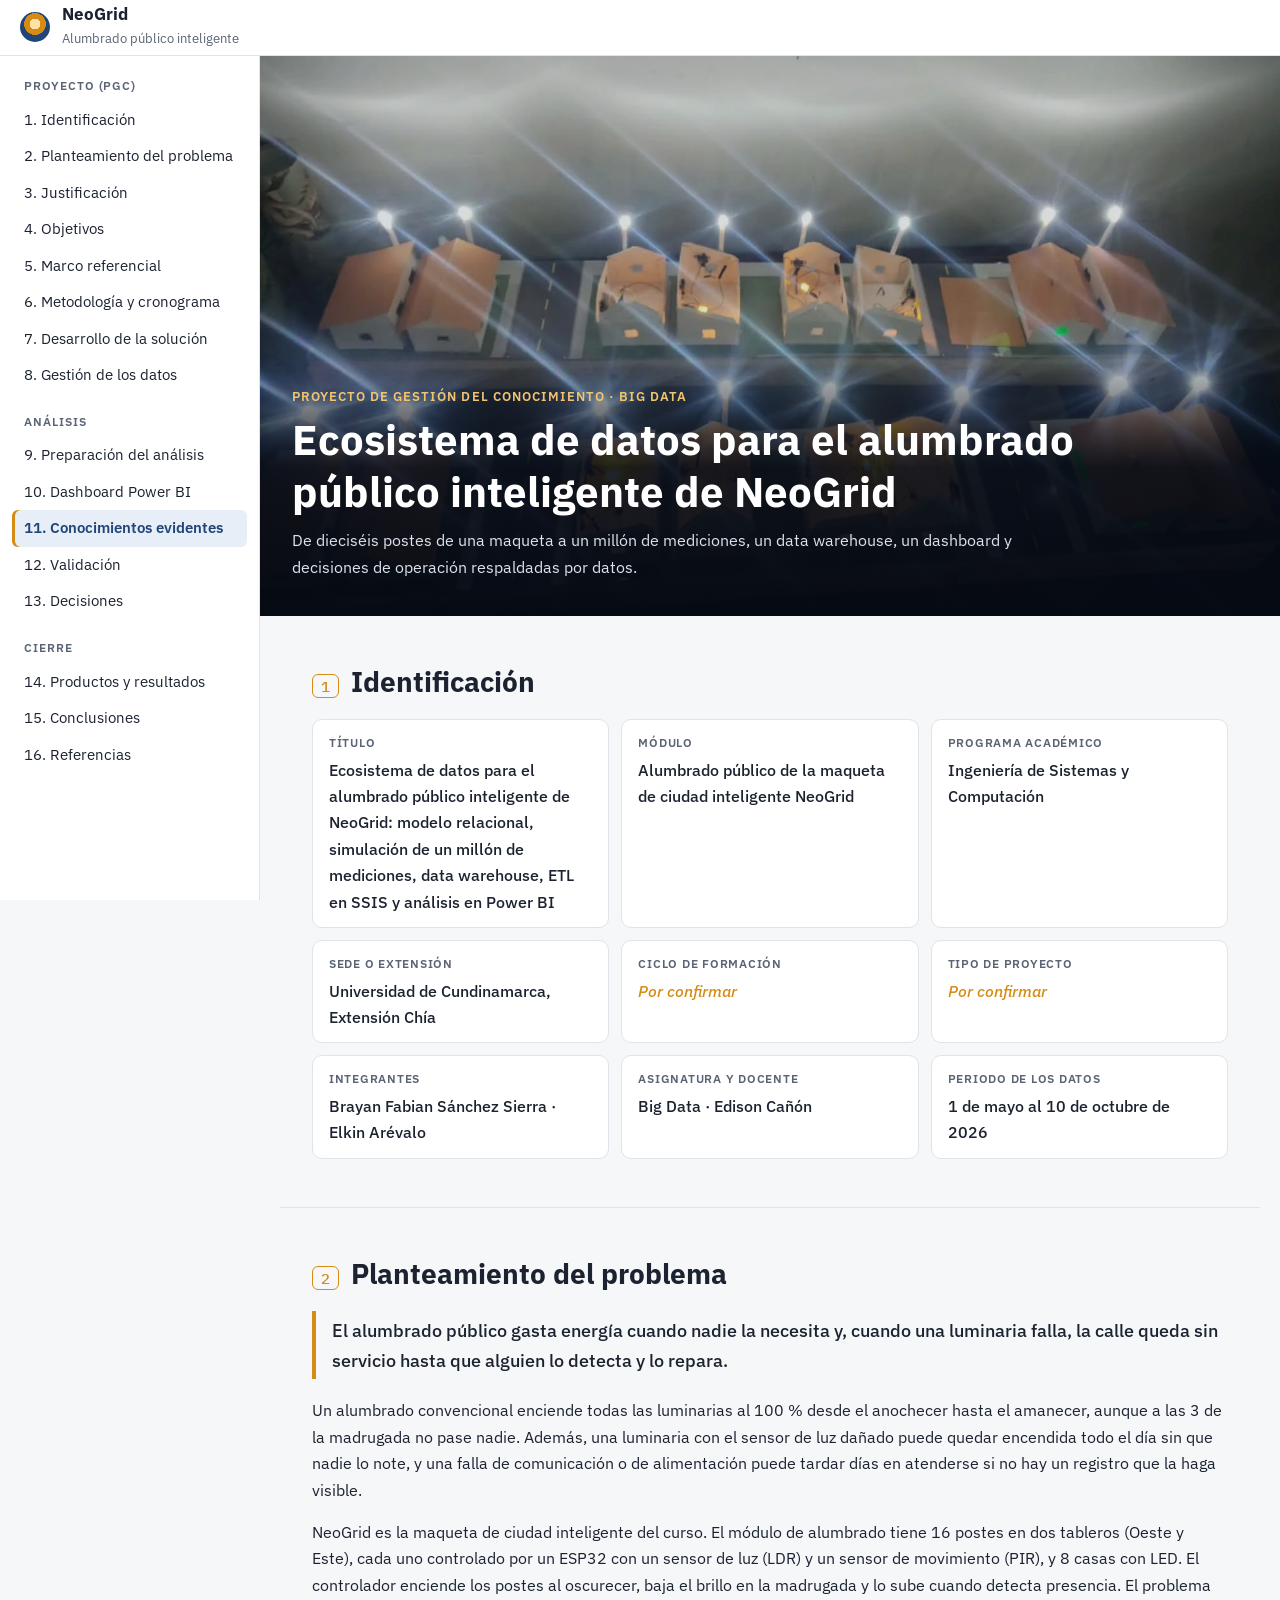
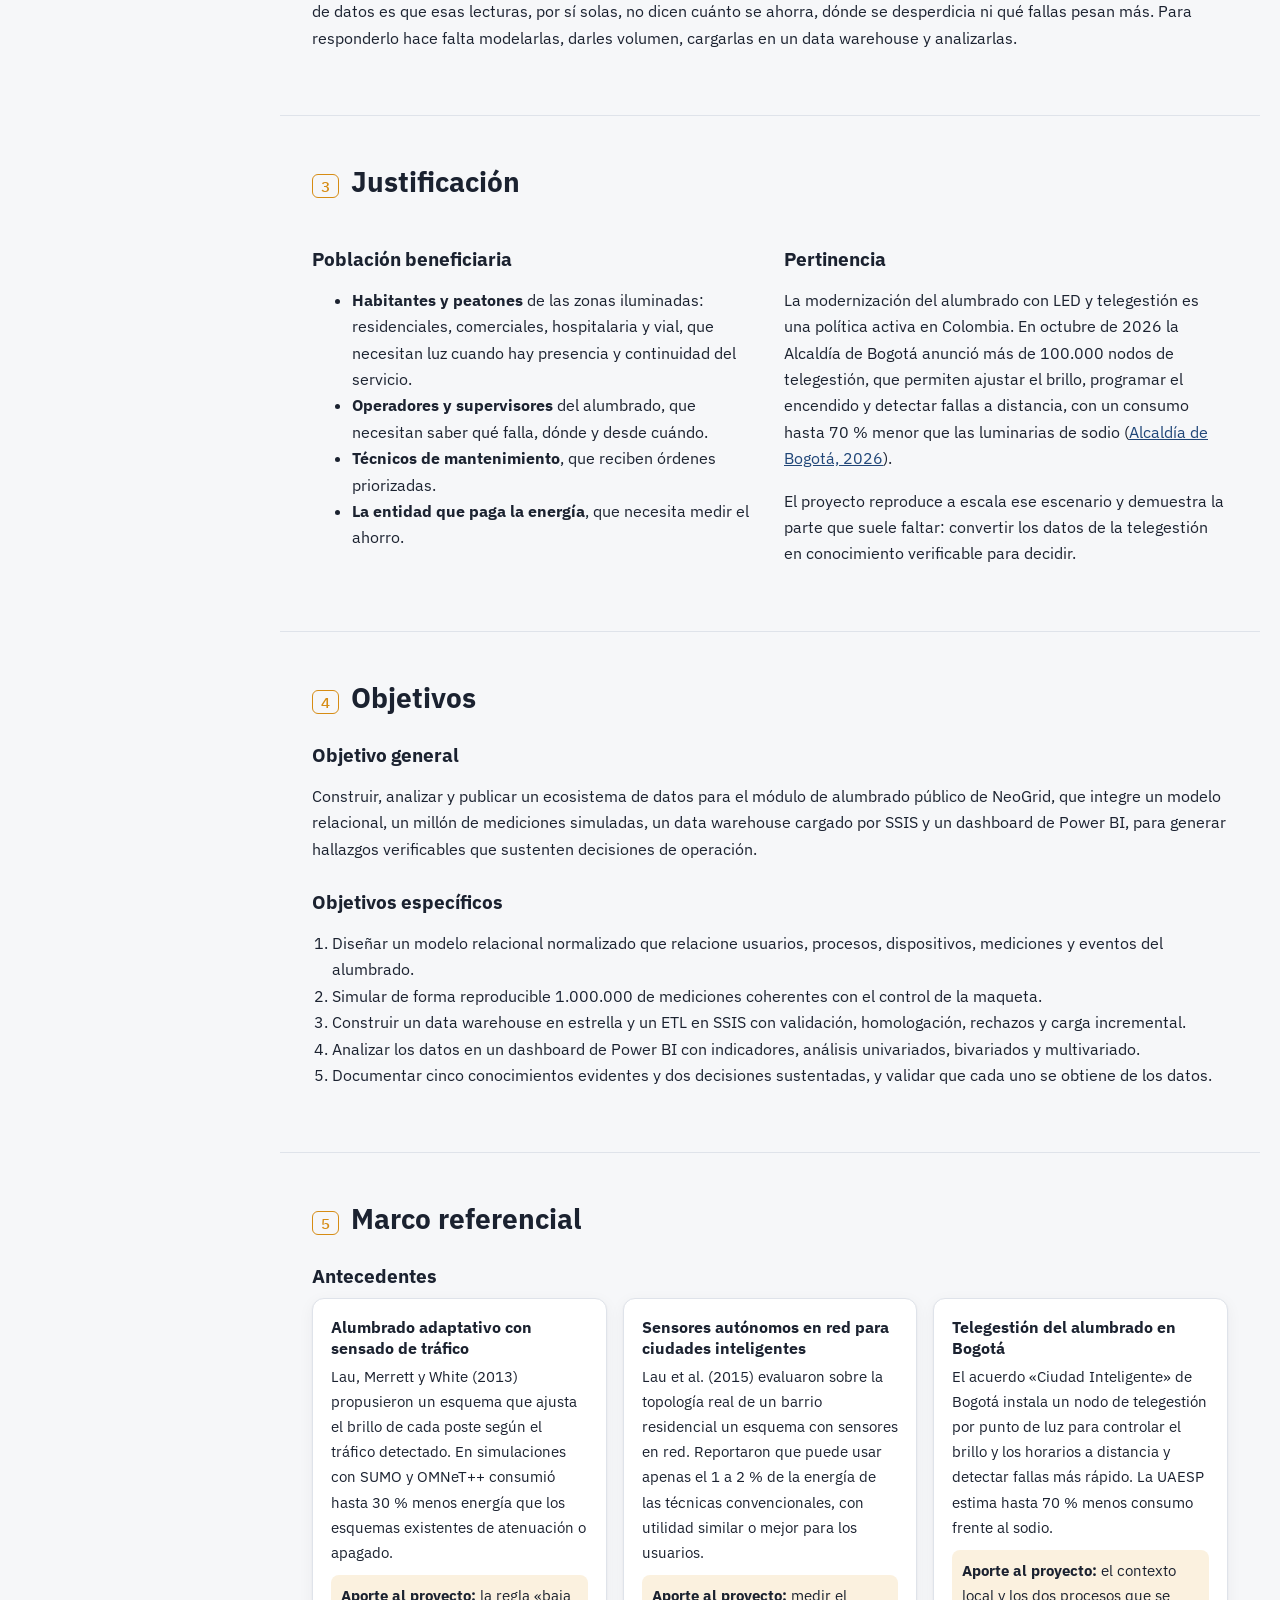
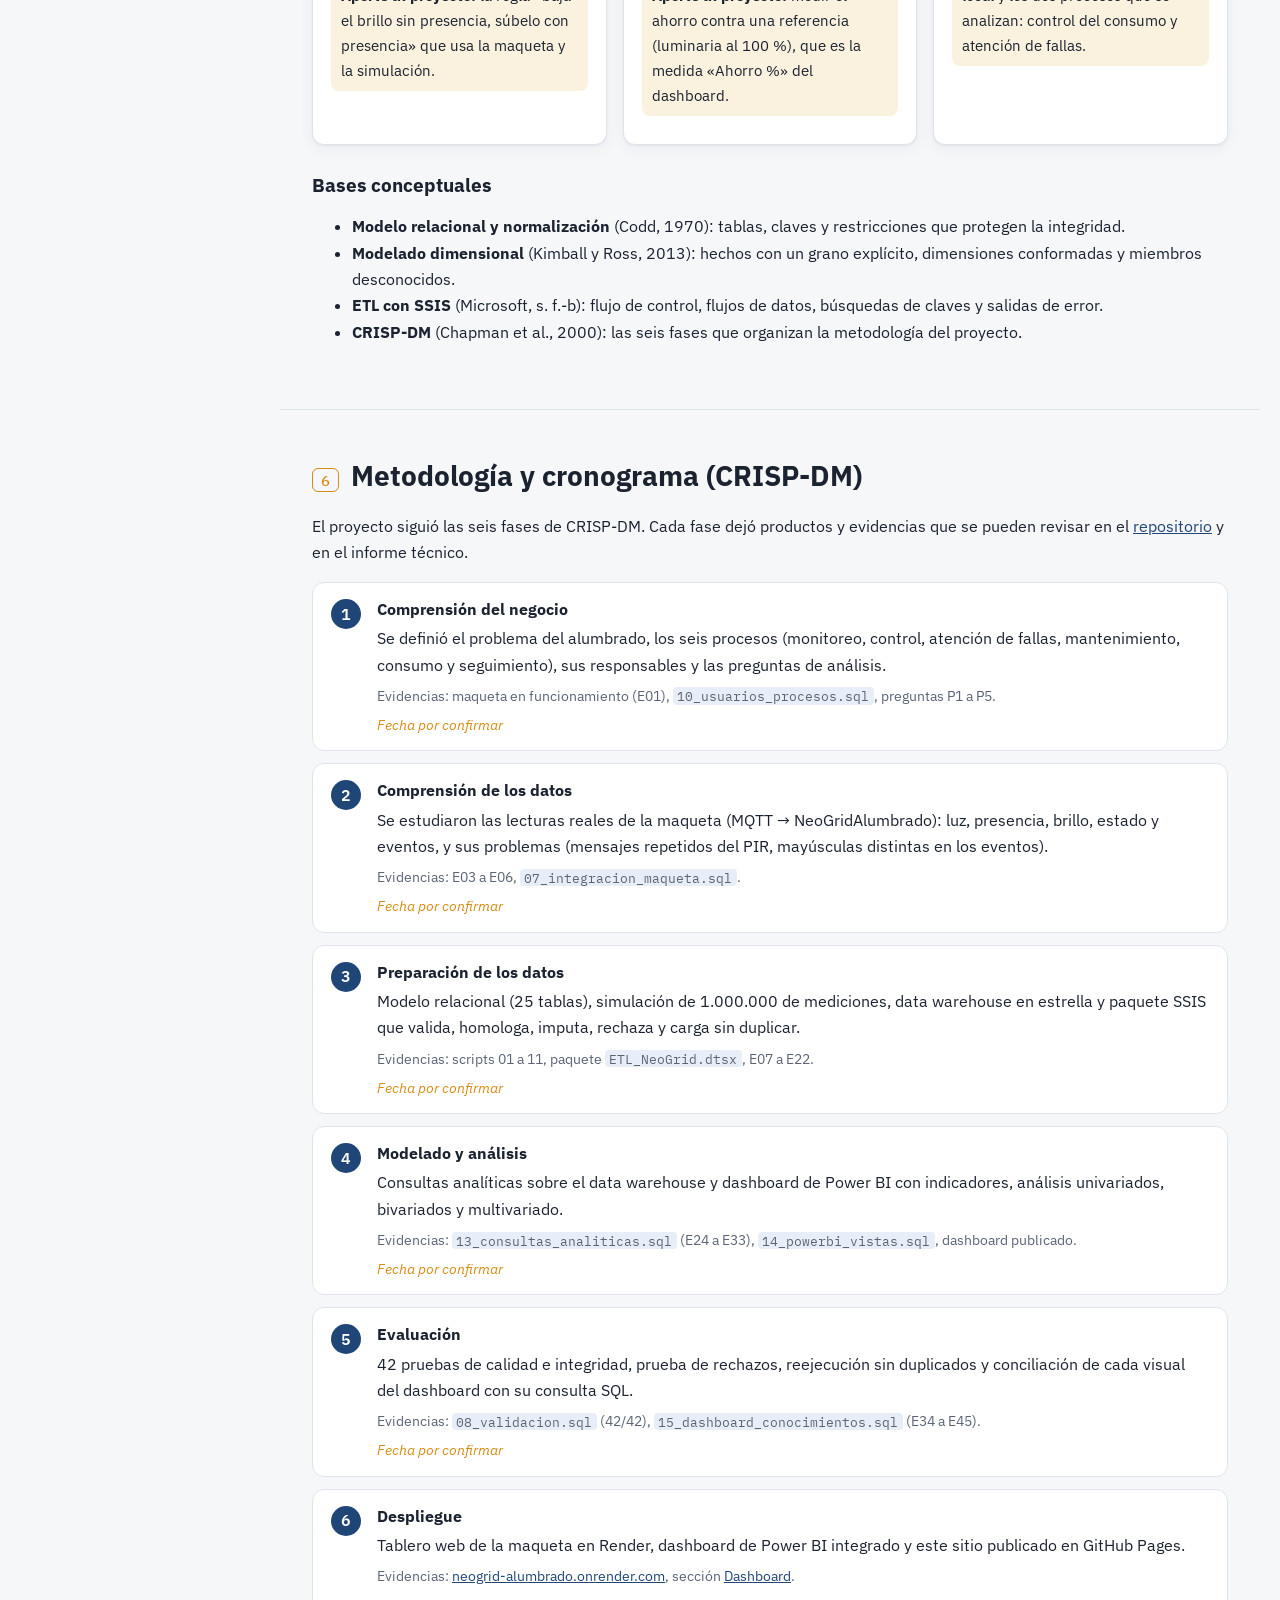
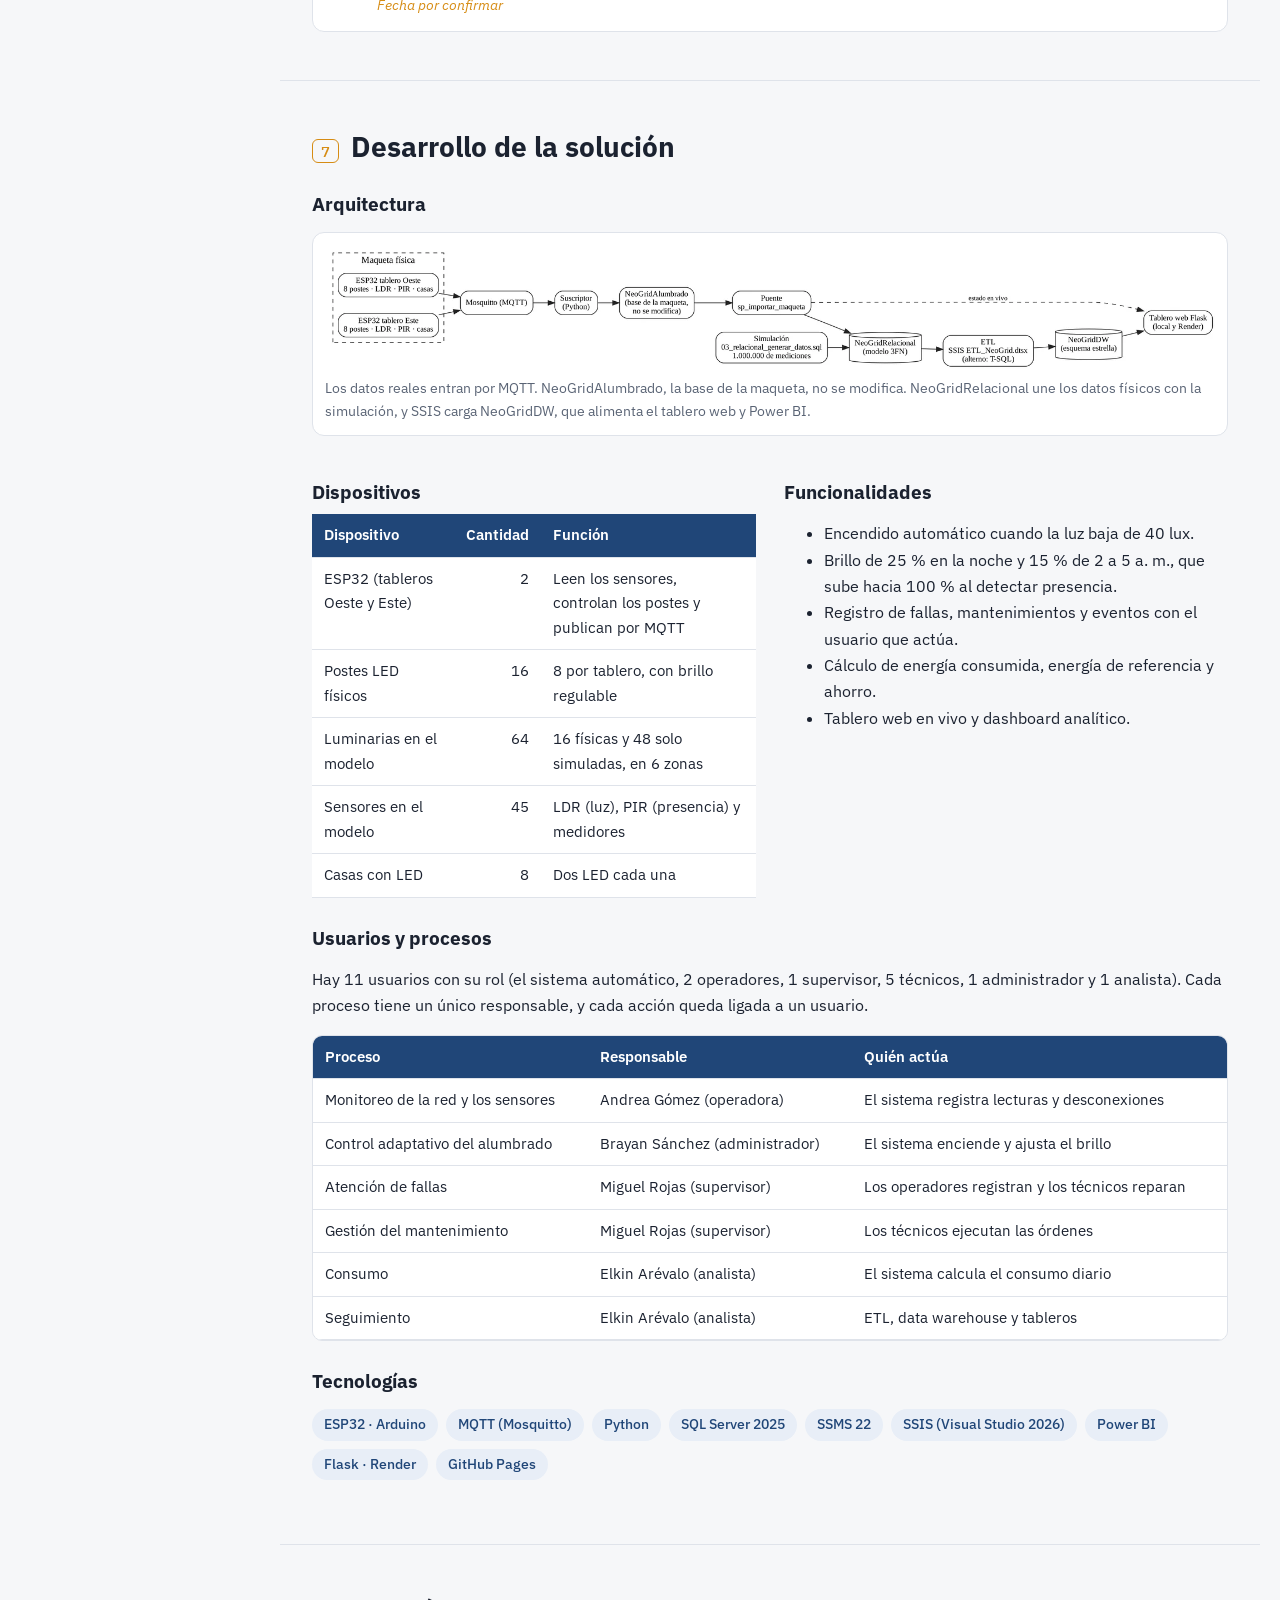
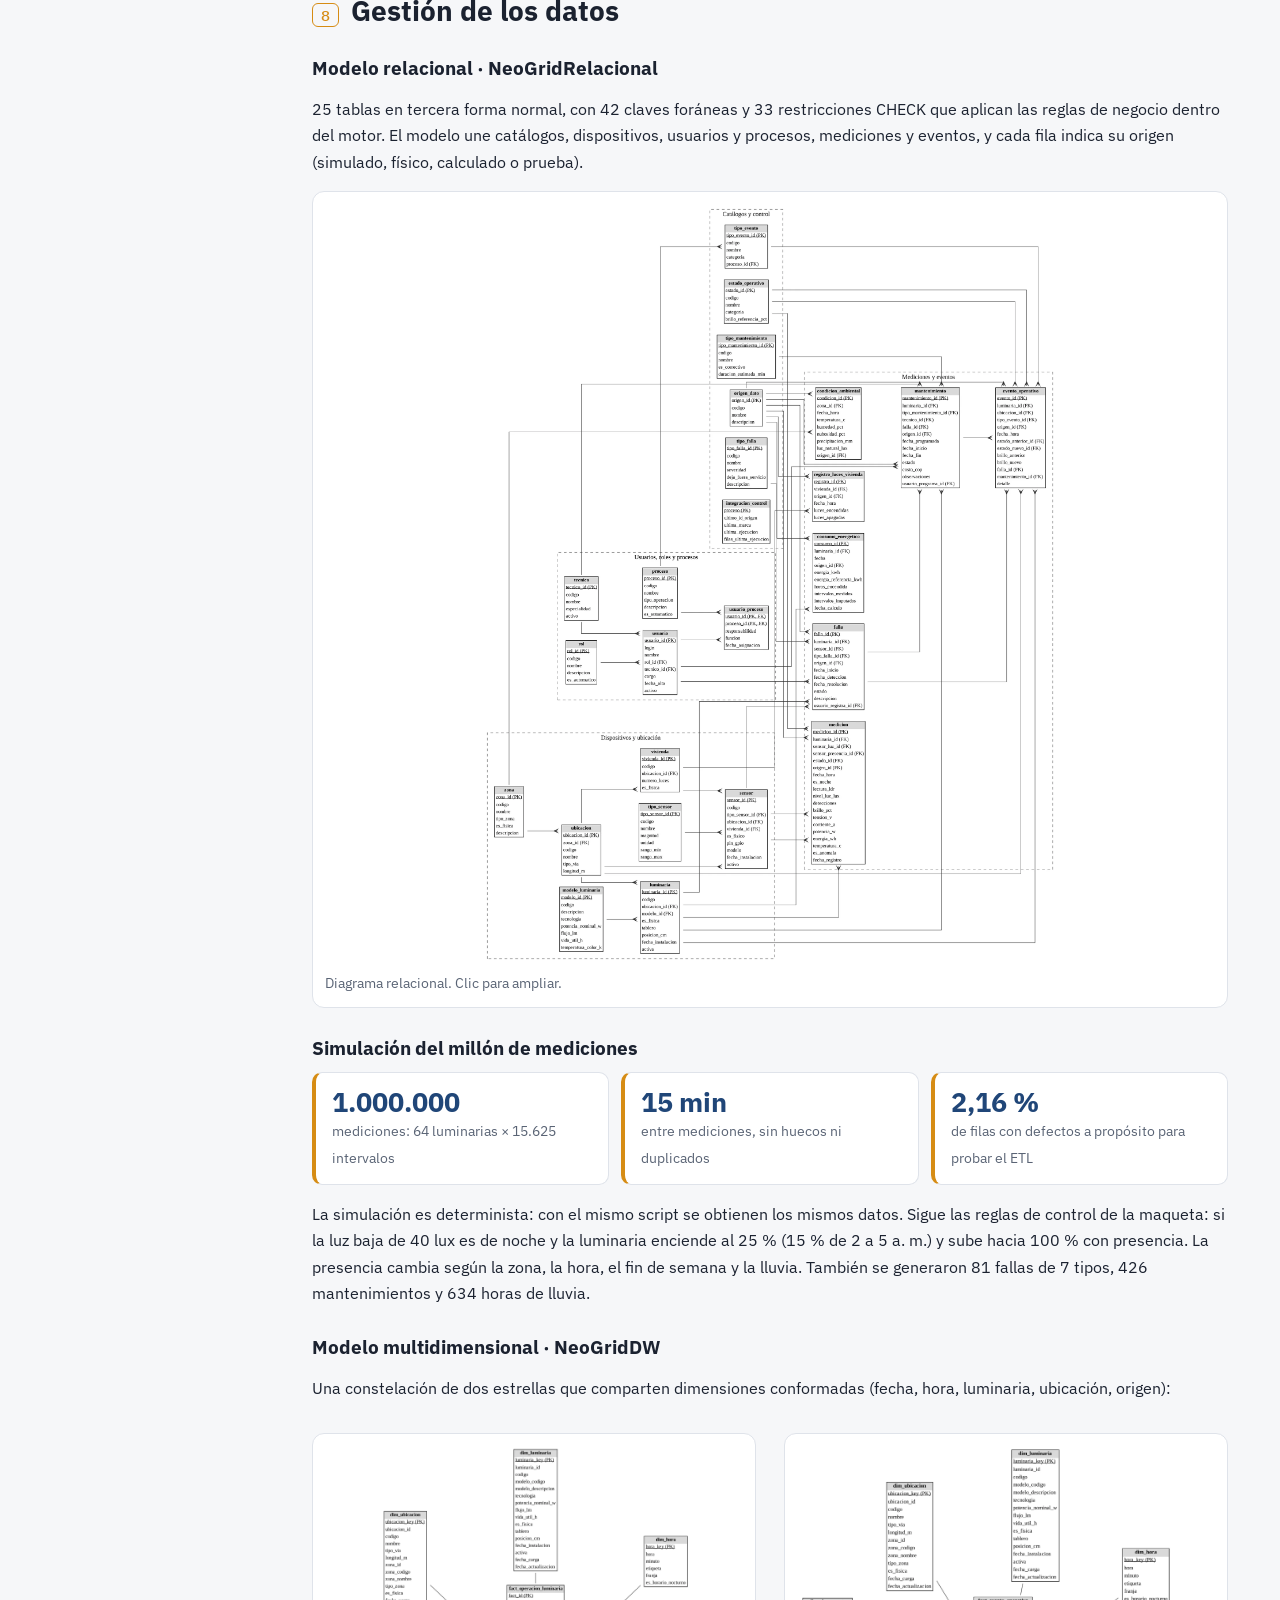
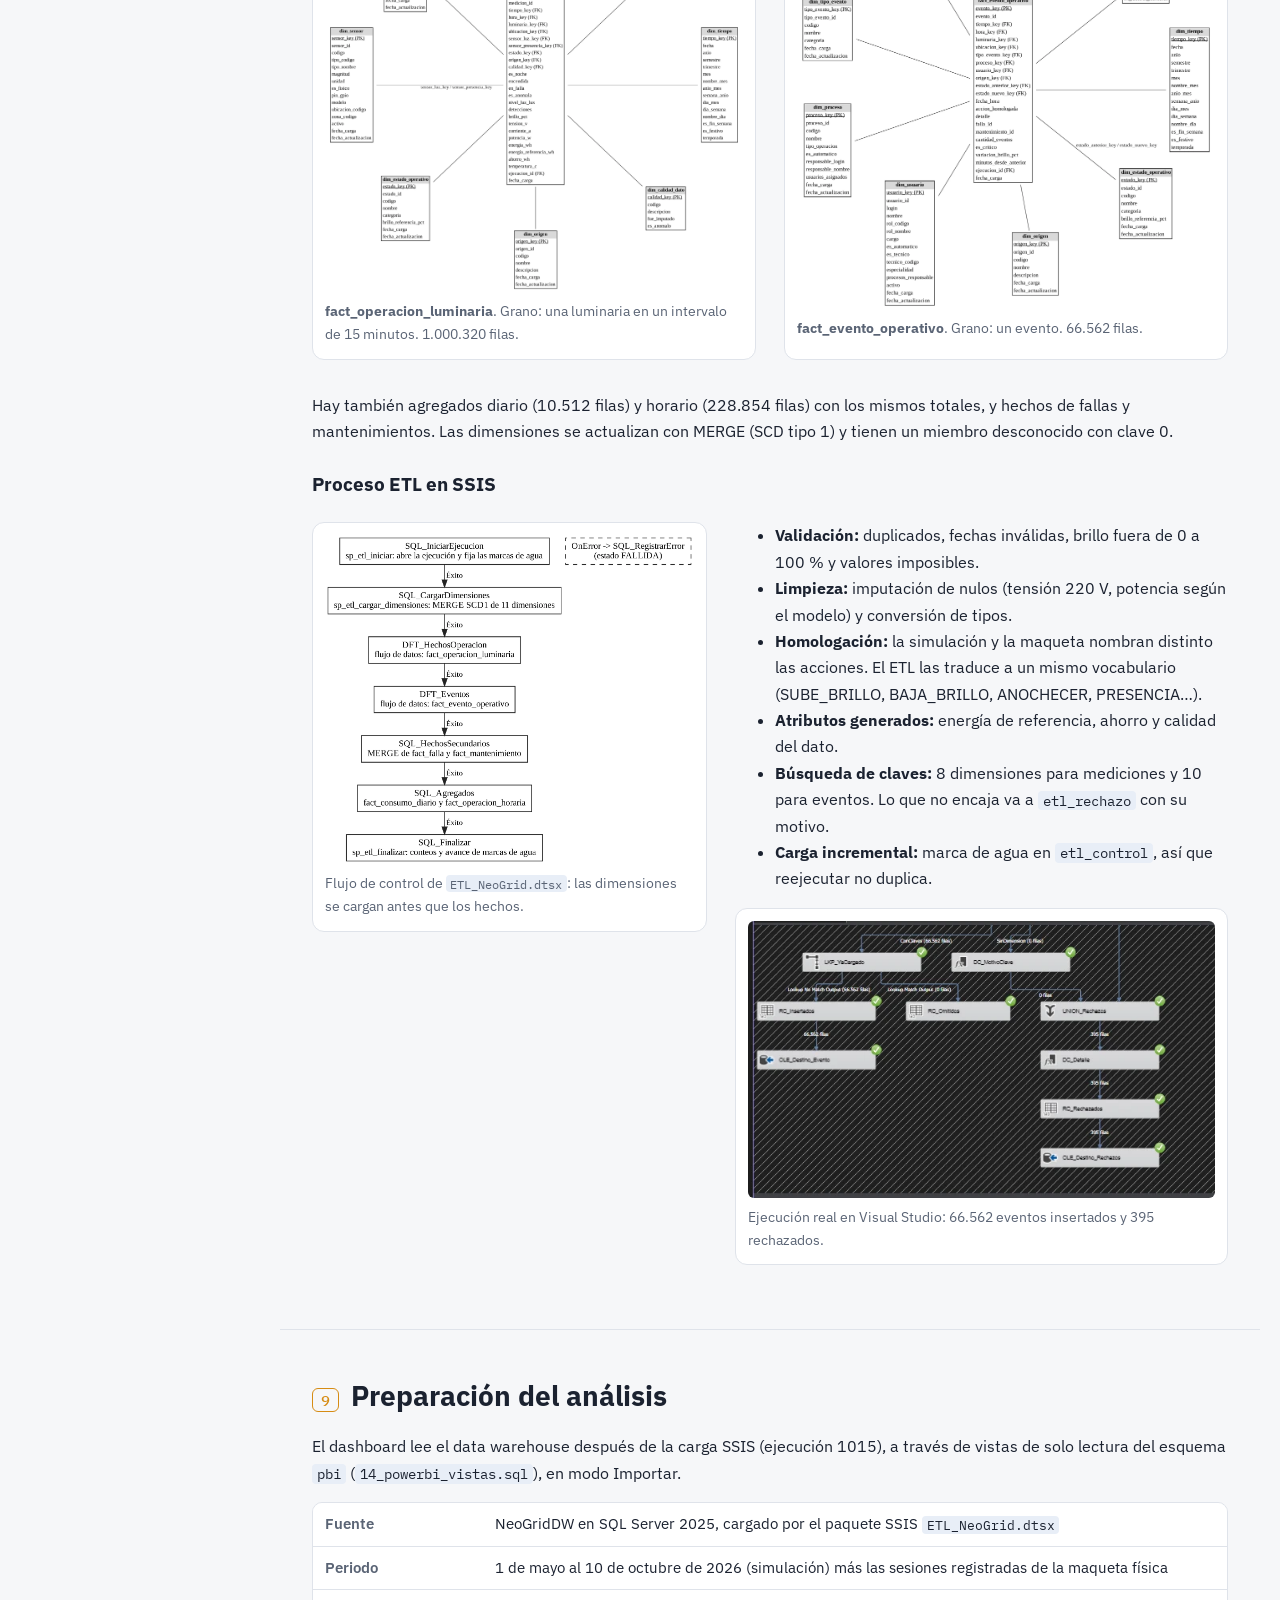
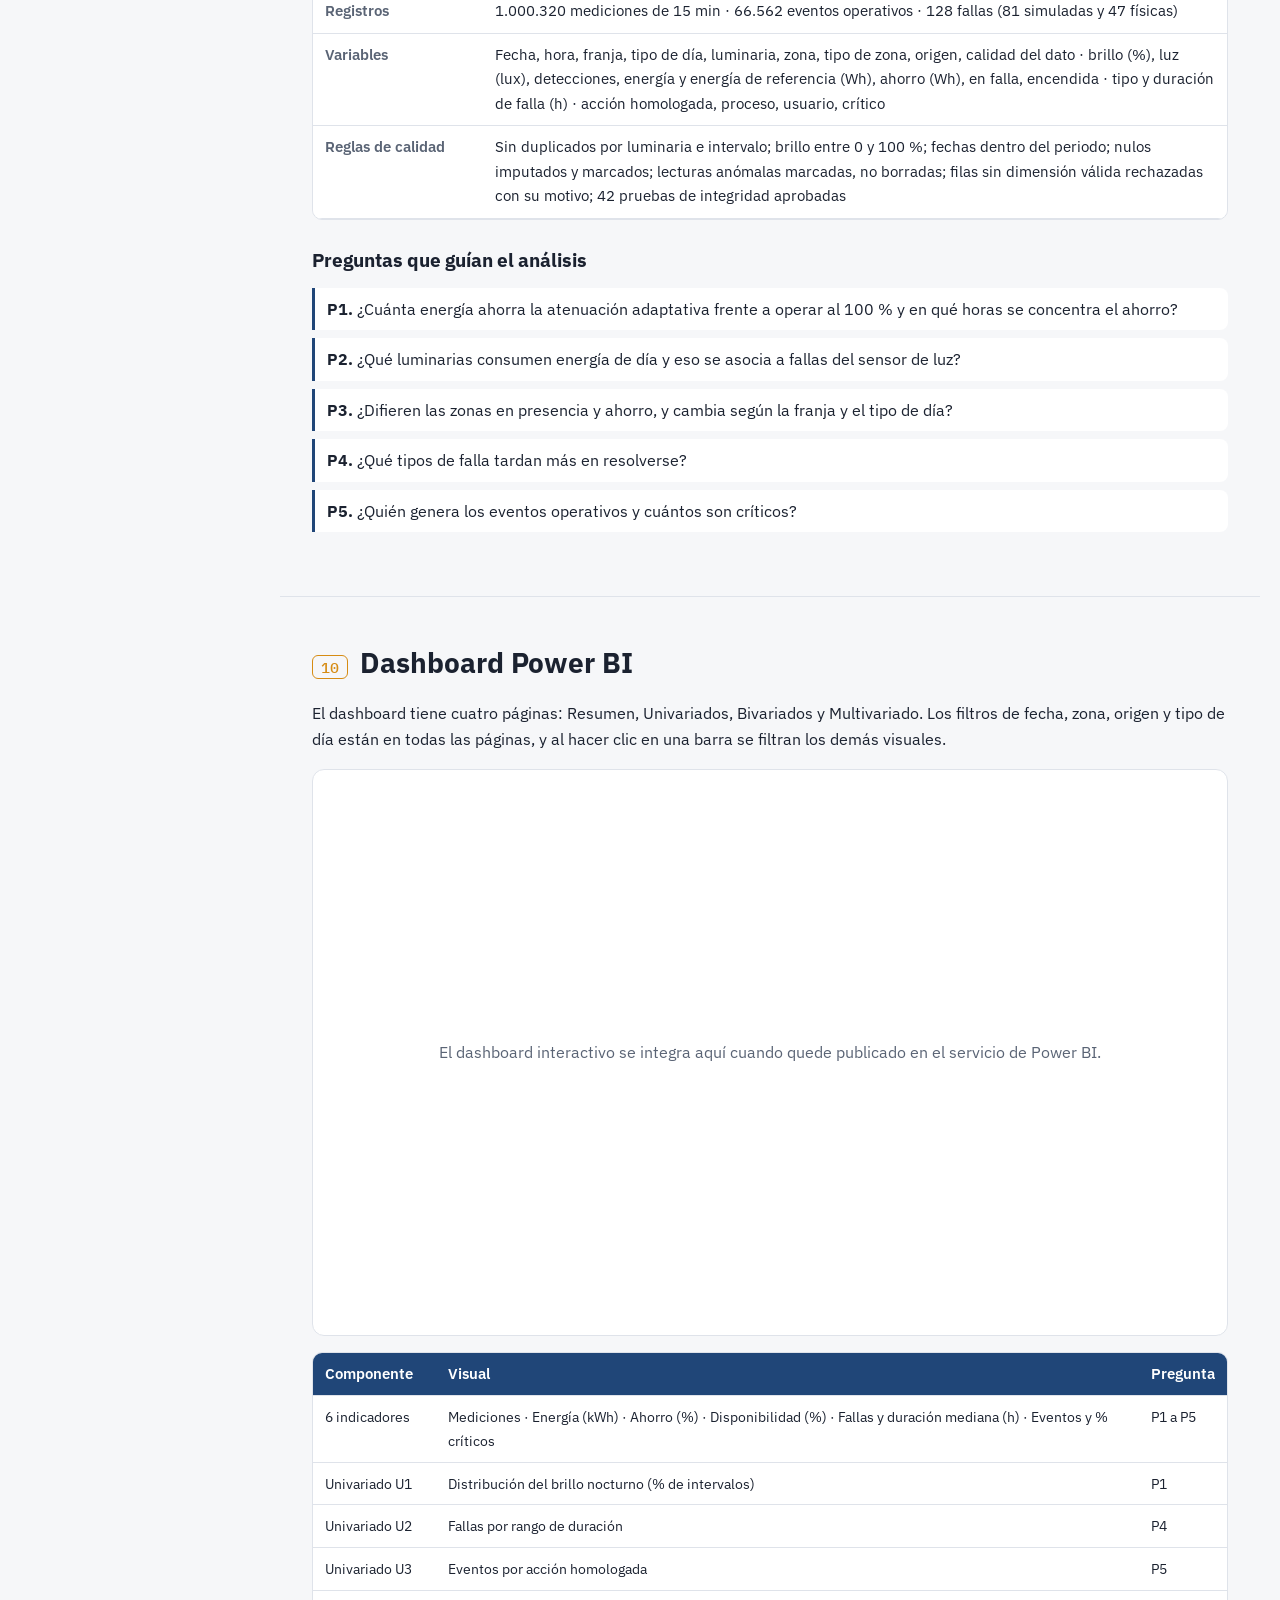
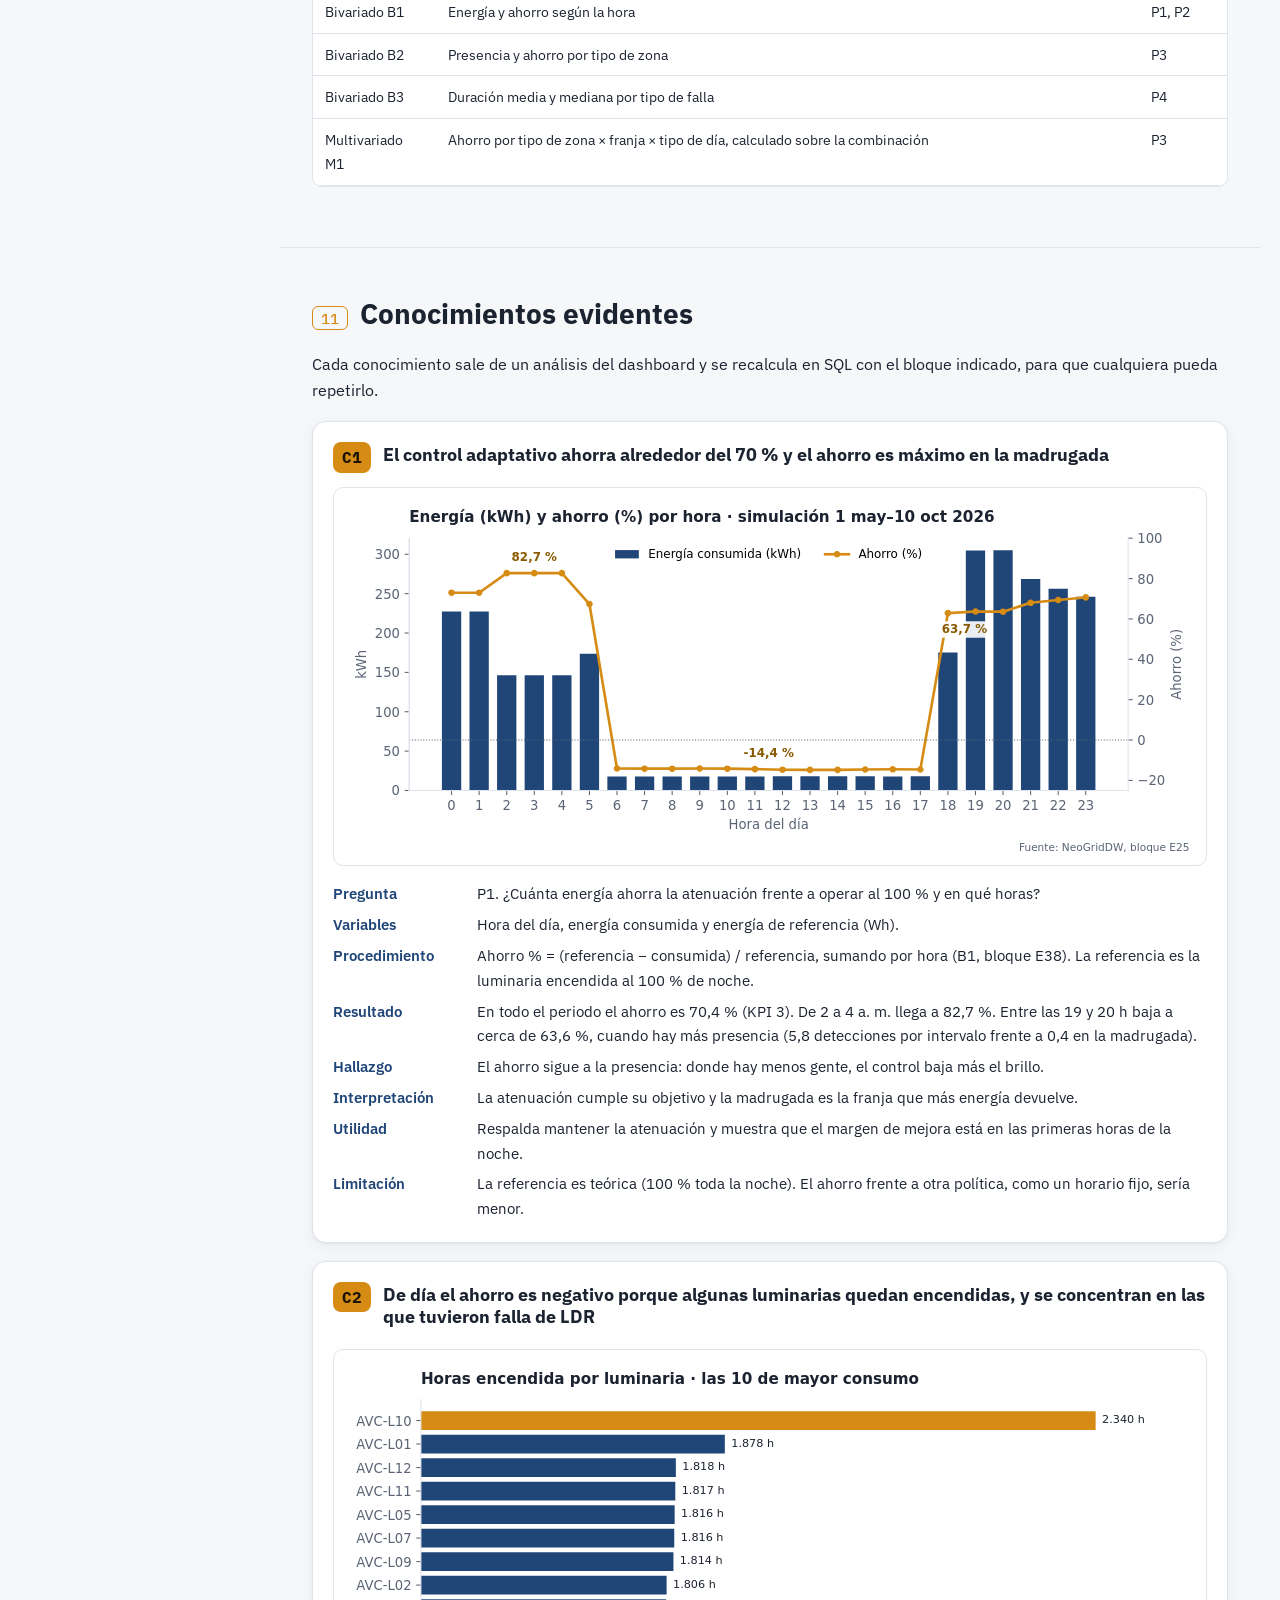
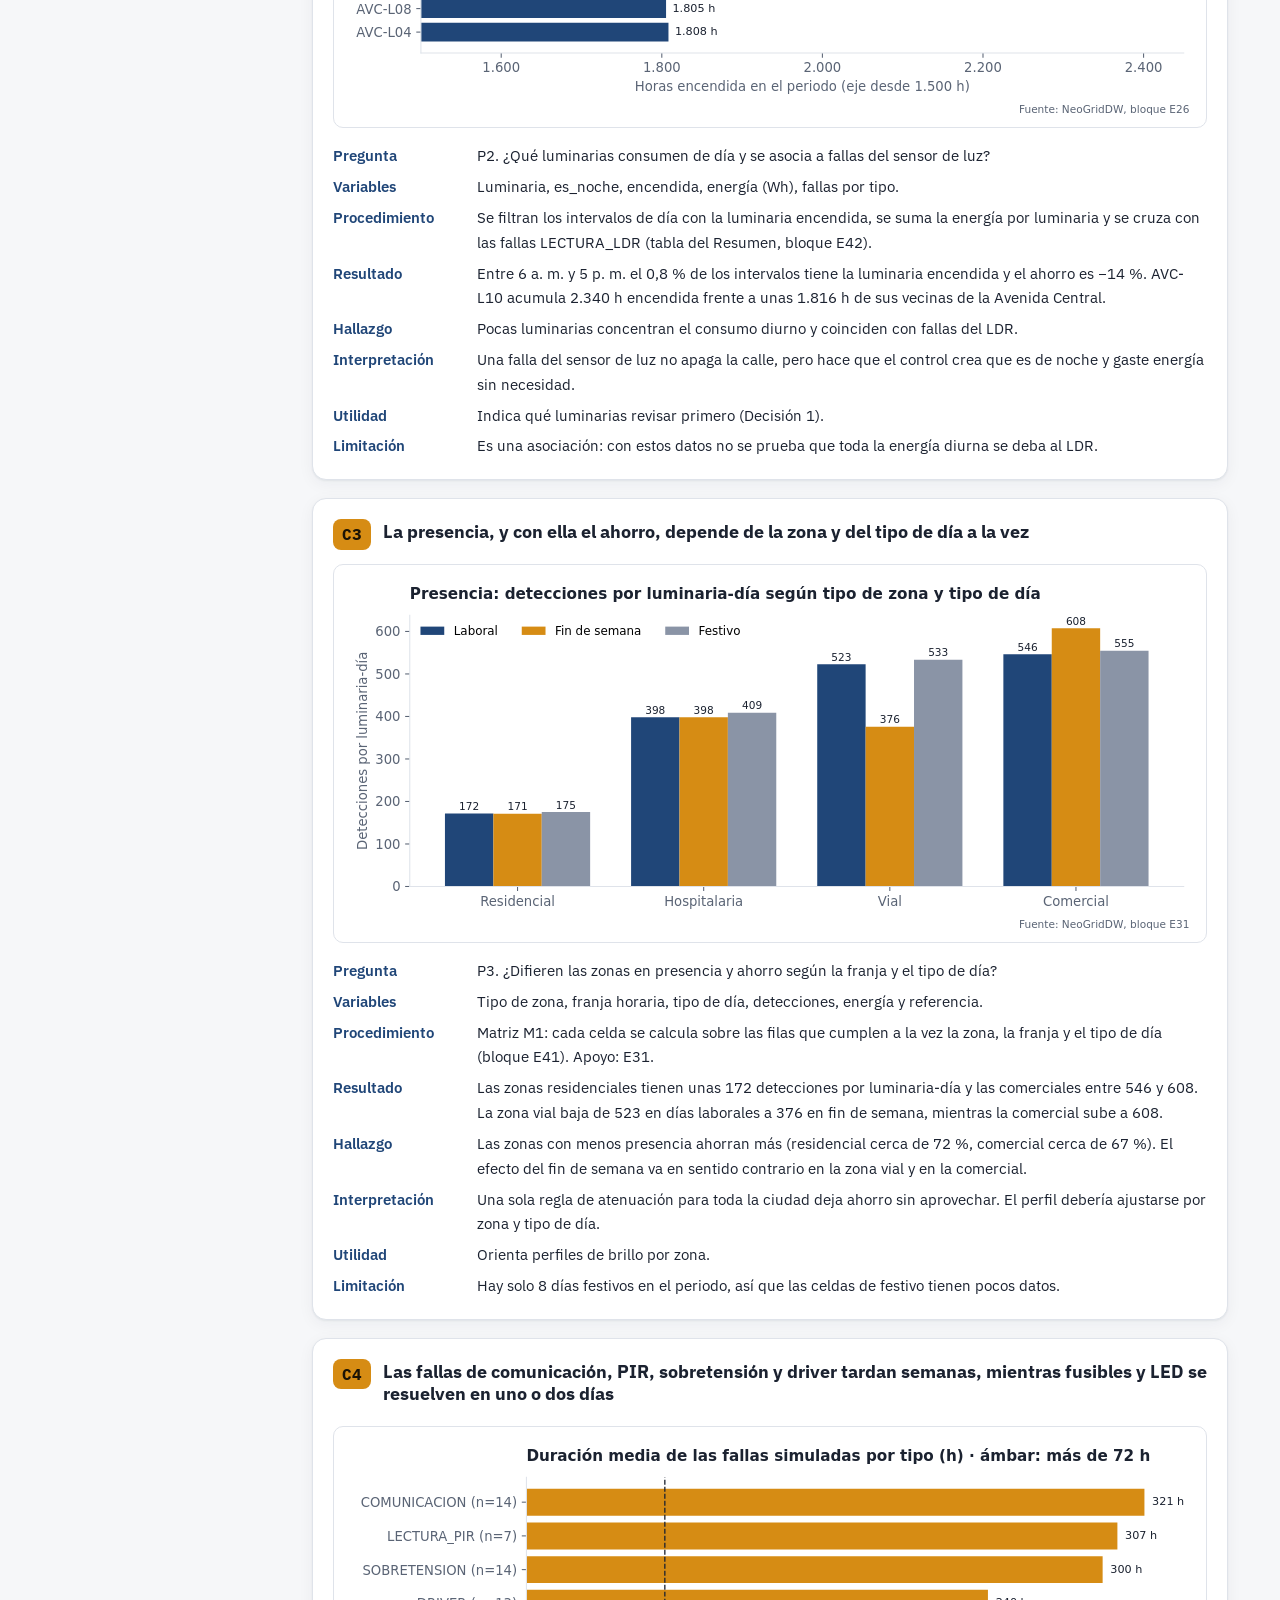
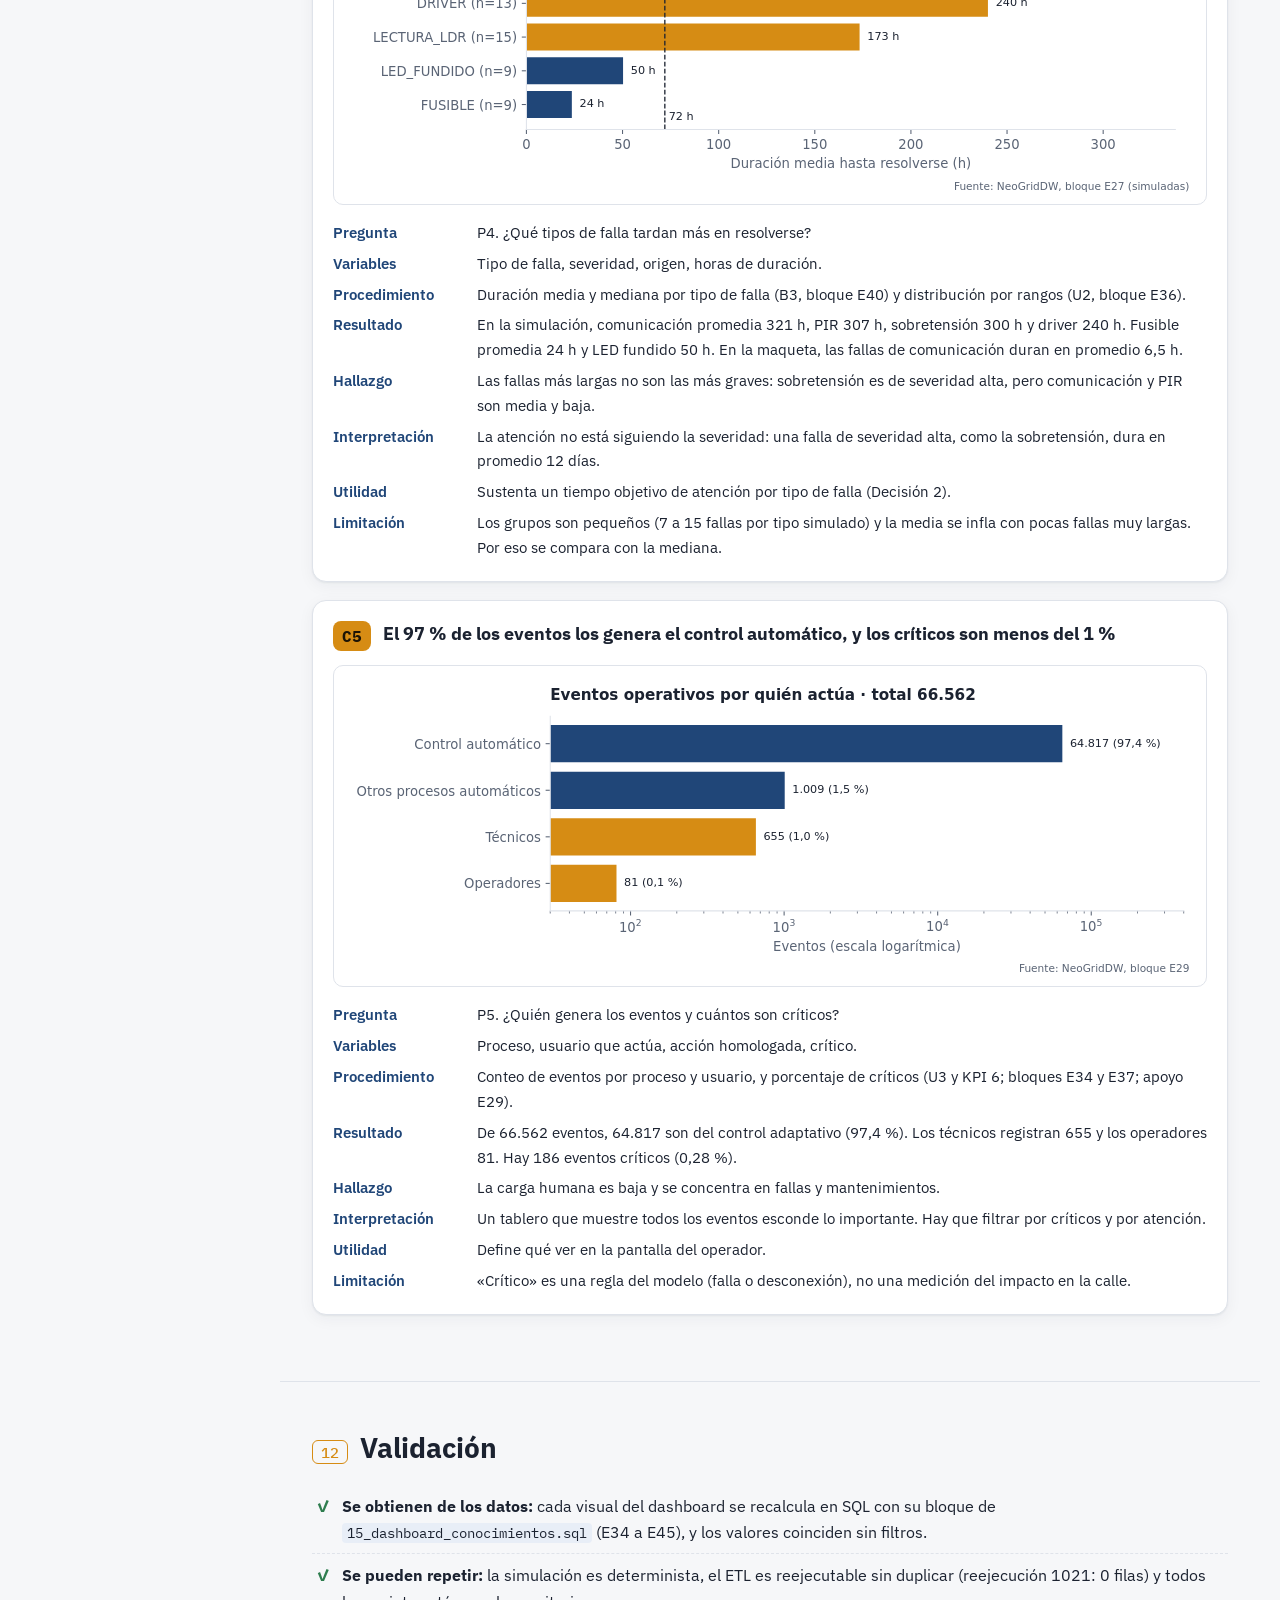
==== docs/index.html @ 1aea7a11 "Sitio PGC en docs/ (GitHub Pages) y scripts 14-15 para Power BI [skip render] Co-Authored-By: Claude" ====
<!doctype html>
<html lang="es">
<head>
<meta charset="utf-8">
<meta name="viewport" content="width=device-width, initial-scale=1">
<title>NeoGrid · Alumbrado público inteligente</title>
<meta name="description" content="Proyecto de Gestión del Conocimiento del módulo de alumbrado público de la maqueta de ciudad inteligente NeoGrid: datos, dashboard de Power BI, conocimientos y decisiones.">
<link rel="preconnect" href="https://fonts.googleapis.com">
<link rel="preconnect" href="https://fonts.gstatic.com" crossorigin>
<link href="https://fonts.googleapis.com/css2?family=IBM+Plex+Sans:wght@400;500;600;700&family=IBM+Plex+Mono:wght@400;500&display=swap" rel="stylesheet">
<link rel="stylesheet" href="estilo.css">
</head>
<body>
<a class="saltar" href="#contenido">Saltar al contenido</a>

<header class="cabecera">
  <div class="cabecera__marca">
    <span class="logo" aria-hidden="true"></span>
    <div>
      <strong>NeoGrid</strong>
      <span>Alumbrado público inteligente</span>
    </div>
  </div>
  <button class="menu-boton" aria-expanded="false" aria-controls="menu">Menú</button>
</header>

<div class="marco">
<nav id="menu" class="menu" aria-label="Secciones del proyecto">
  <p class="menu__grupo">Proyecto (PGC)</p>
  <a href="#identificacion">1. Identificación</a>
  <a href="#problema">2. Planteamiento del problema</a>
  <a href="#justificacion">3. Justificación</a>
  <a href="#objetivos">4. Objetivos</a>
  <a href="#marco">5. Marco referencial</a>
  <a href="#metodologia">6. Metodología y cronograma</a>
  <a href="#solucion">7. Desarrollo de la solución</a>
  <a href="#datos">8. Gestión de los datos</a>
  <p class="menu__grupo">Análisis</p>
  <a href="#preparacion">9. Preparación del análisis</a>
  <a href="#dashboard">10. Dashboard Power BI</a>
  <a href="#conocimientos">11. Conocimientos evidentes</a>
  <a href="#validacion">12. Validación</a>
  <a href="#decisiones">13. Decisiones</a>
  <p class="menu__grupo">Cierre</p>
  <a href="#resultados">14. Productos y resultados</a>
  <a href="#conclusiones">15. Conclusiones</a>
  <a href="#referencias">16. Referencias</a>
</nav>

<main id="contenido">

<!-- ============ PORTADA ============ -->
<section class="portada">
  <img src="img/maqueta.webp" alt="Maqueta NeoGrid de noche: postes encendidos en dos tableros y ocho casas sin techo con sus LED" width="1600" height="975">
  <div class="portada__texto">
    <p class="etiqueta">Proyecto de Gestión del Conocimiento · Big Data</p>
    <h1>Ecosistema de datos para el alumbrado público inteligente de NeoGrid</h1>
    <p>De dieciséis postes de una maqueta a un millón de mediciones, un data warehouse, un dashboard y decisiones de operación respaldadas por datos.</p>
  </div>
</section>

<!-- ============ 1 IDENTIFICACIÓN ============ -->
<section id="identificacion">
  <h2><span>1</span> Identificación</h2>
  <dl class="ficha">
    <div><dt>Título</dt><dd>Ecosistema de datos para el alumbrado público inteligente de NeoGrid: modelo relacional, simulación de un millón de mediciones, data warehouse, ETL en SSIS y análisis en Power BI</dd></div>
    <div><dt>Módulo</dt><dd>Alumbrado público de la maqueta de ciudad inteligente NeoGrid</dd></div>
    <div><dt>Programa académico</dt><dd>Ingeniería de Sistemas y Computación</dd></div>
    <div><dt>Sede o extensión</dt><dd>Universidad de Cundinamarca, Extensión Chía</dd></div>
    <div><dt>Ciclo de formación</dt><dd data-pendiente>Por confirmar</dd></div>
    <div><dt>Tipo de proyecto</dt><dd data-pendiente>Por confirmar</dd></div>
    <div><dt>Integrantes</dt><dd>Brayan Fabian Sánchez Sierra · Elkin Arévalo</dd></div>
    <div><dt>Asignatura y docente</dt><dd>Big Data · Edison Cañón</dd></div>
    <div><dt>Periodo de los datos</dt><dd>1 de mayo al 10 de octubre de 2026</dd></div>
  </dl>
</section>

<!-- ============ 2 PROBLEMA ============ -->
<section id="problema">
  <h2><span>2</span> Planteamiento del problema</h2>
  <p class="destacado">El alumbrado público gasta energía cuando nadie la necesita y, cuando una luminaria falla, la calle queda sin servicio hasta que alguien lo detecta y lo repara.</p>
  <p>Un alumbrado convencional enciende todas las luminarias al 100 % desde el anochecer hasta el amanecer, aunque a las 3 de la madrugada no pase nadie. Además, una luminaria con el sensor de luz dañado puede quedar encendida todo el día sin que nadie lo note, y una falla de comunicación o de alimentación puede tardar días en atenderse si no hay un registro que la haga visible.</p>
  <p>NeoGrid es la maqueta de ciudad inteligente del curso. El módulo de alumbrado tiene 16 postes en dos tableros (Oeste y Este), cada uno controlado por un ESP32 con un sensor de luz (LDR) y un sensor de movimiento (PIR), y 8 casas con LED. El controlador enciende los postes al oscurecer, baja el brillo en la madrugada y lo sube cuando detecta presencia. El problema de datos es que esas lecturas, por sí solas, no dicen cuánto se ahorra, dónde se desperdicia ni qué fallas pesan más. Para responderlo hace falta modelarlas, darles volumen, cargarlas en un data warehouse y analizarlas.</p>
</section>

<!-- ============ 3 JUSTIFICACIÓN ============ -->
<section id="justificacion">
  <h2><span>3</span> Justificación</h2>
  <div class="columnas">
    <div>
      <h3>Población beneficiaria</h3>
      <ul>
        <li><strong>Habitantes y peatones</strong> de las zonas iluminadas: residenciales, comerciales, hospitalaria y vial, que necesitan luz cuando hay presencia y continuidad del servicio.</li>
        <li><strong>Operadores y supervisores</strong> del alumbrado, que necesitan saber qué falla, dónde y desde cuándo.</li>
        <li><strong>Técnicos de mantenimiento</strong>, que reciben órdenes priorizadas.</li>
        <li><strong>La entidad que paga la energía</strong>, que necesita medir el ahorro.</li>
      </ul>
    </div>
    <div>
      <h3>Pertinencia</h3>
      <p>La modernización del alumbrado con LED y telegestión es una política activa en Colombia. En octubre de 2026 la Alcaldía de Bogotá anunció más de 100.000 nodos de telegestión, que permiten ajustar el brillo, programar el encendido y detectar fallas a distancia, con un consumo hasta 70 % menor que las luminarias de sodio (<a href="#ref-bogota">Alcaldía de Bogotá, 2026</a>).</p>
      <p>El proyecto reproduce a escala ese escenario y demuestra la parte que suele faltar: convertir los datos de la telegestión en conocimiento verificable para decidir.</p>
    </div>
  </div>
</section>

<!-- ============ 4 OBJETIVOS ============ -->
<section id="objetivos">
  <h2><span>4</span> Objetivos</h2>
  <h3>Objetivo general</h3>
  <p>Construir, analizar y publicar un ecosistema de datos para el módulo de alumbrado público de NeoGrid, que integre un modelo relacional, un millón de mediciones simuladas, un data warehouse cargado por SSIS y un dashboard de Power BI, para generar hallazgos verificables que sustenten decisiones de operación.</p>
  <h3>Objetivos específicos</h3>
  <ol class="lista-objetivos">
    <li>Diseñar un modelo relacional normalizado que relacione usuarios, procesos, dispositivos, mediciones y eventos del alumbrado.</li>
    <li>Simular de forma reproducible 1.000.000 de mediciones coherentes con el control de la maqueta.</li>
    <li>Construir un data warehouse en estrella y un ETL en SSIS con validación, homologación, rechazos y carga incremental.</li>
    <li>Analizar los datos en un dashboard de Power BI con indicadores, análisis univariados, bivariados y multivariado.</li>
    <li>Documentar cinco conocimientos evidentes y dos decisiones sustentadas, y validar que cada uno se obtiene de los datos.</li>
  </ol>
</section>

<!-- ============ 5 MARCO REFERENCIAL ============ -->
<section id="marco">
  <h2><span>5</span> Marco referencial</h2>
  <h3>Antecedentes</h3>
  <div class="tarjetas">
    <article class="tarjeta">
      <h4>Alumbrado adaptativo con sensado de tráfico</h4>
      <p>Lau, Merrett y White (2013) propusieron un esquema que ajusta el brillo de cada poste según el tráfico detectado. En simulaciones con SUMO y OMNeT++ consumió hasta 30 % menos energía que los esquemas existentes de atenuación o apagado.</p>
      <p class="aporte"><strong>Aporte al proyecto:</strong> la regla «baja el brillo sin presencia, súbelo con presencia» que usa la maqueta y la simulación.</p>
    </article>
    <article class="tarjeta">
      <h4>Sensores autónomos en red para ciudades inteligentes</h4>
      <p>Lau et al. (2015) evaluaron sobre la topología real de un barrio residencial un esquema con sensores en red. Reportaron que puede usar apenas el 1 a 2 % de la energía de las técnicas convencionales, con utilidad similar o mejor para los usuarios.</p>
      <p class="aporte"><strong>Aporte al proyecto:</strong> medir el ahorro contra una referencia (luminaria al 100 %), que es la medida «Ahorro %» del dashboard.</p>
    </article>
    <article class="tarjeta">
      <h4>Telegestión del alumbrado en Bogotá</h4>
      <p>El acuerdo «Ciudad Inteligente» de Bogotá instala un nodo de telegestión por punto de luz para controlar el brillo y los horarios a distancia y detectar fallas más rápido. La UAESP estima hasta 70 % menos consumo frente al sodio.</p>
      <p class="aporte"><strong>Aporte al proyecto:</strong> el contexto local y los dos procesos que se analizan: control del consumo y atención de fallas.</p>
    </article>
  </div>
  <h3>Bases conceptuales</h3>
  <ul>
    <li><strong>Modelo relacional y normalización</strong> (Codd, 1970): tablas, claves y restricciones que protegen la integridad.</li>
    <li><strong>Modelado dimensional</strong> (Kimball y Ross, 2013): hechos con un grano explícito, dimensiones conformadas y miembros desconocidos.</li>
    <li><strong>ETL con SSIS</strong> (Microsoft, s. f.-b): flujo de control, flujos de datos, búsquedas de claves y salidas de error.</li>
    <li><strong>CRISP-DM</strong> (Chapman et al., 2000): las seis fases que organizan la metodología del proyecto.</li>
  </ul>
</section>

<!-- ============ 6 METODOLOGÍA ============ -->
<section id="metodologia">
  <h2><span>6</span> Metodología y cronograma (CRISP-DM)</h2>
  <p>El proyecto siguió las seis fases de CRISP-DM. Cada fase dejó productos y evidencias que se pueden revisar en el <a href="https://github.com/Brenyan10/neogrid-alumbrado">repositorio</a> y en el informe técnico.</p>
  <ol class="fases">
    <li>
      <h4>Comprensión del negocio</h4>
      <p>Se definió el problema del alumbrado, los seis procesos (monitoreo, control, atención de fallas, mantenimiento, consumo y seguimiento), sus responsables y las preguntas de análisis.</p>
      <p class="evidencia">Evidencias: maqueta en funcionamiento (E01), <code>10_usuarios_procesos.sql</code>, preguntas P1 a P5.</p>
      <p class="fecha" data-pendiente>Fecha por confirmar</p>
    </li>
    <li>
      <h4>Comprensión de los datos</h4>
      <p>Se estudiaron las lecturas reales de la maqueta (MQTT → NeoGridAlumbrado): luz, presencia, brillo, estado y eventos, y sus problemas (mensajes repetidos del PIR, mayúsculas distintas en los eventos).</p>
      <p class="evidencia">Evidencias: E03 a E06, <code>07_integracion_maqueta.sql</code>.</p>
      <p class="fecha" data-pendiente>Fecha por confirmar</p>
    </li>
    <li>
      <h4>Preparación de los datos</h4>
      <p>Modelo relacional (25 tablas), simulación de 1.000.000 de mediciones, data warehouse en estrella y paquete SSIS que valida, homologa, imputa, rechaza y carga sin duplicar.</p>
      <p class="evidencia">Evidencias: scripts 01 a 11, paquete <code>ETL_NeoGrid.dtsx</code>, E07 a E22.</p>
      <p class="fecha" data-pendiente>Fecha por confirmar</p>
    </li>
    <li>
      <h4>Modelado y análisis</h4>
      <p>Consultas analíticas sobre el data warehouse y dashboard de Power BI con indicadores, análisis univariados, bivariados y multivariado.</p>
      <p class="evidencia">Evidencias: <code>13_consultas_analiticas.sql</code> (E24 a E33), <code>14_powerbi_vistas.sql</code>, dashboard publicado.</p>
      <p class="fecha" data-pendiente>Fecha por confirmar</p>
    </li>
    <li>
      <h4>Evaluación</h4>
      <p>42 pruebas de calidad e integridad, prueba de rechazos, reejecución sin duplicados y conciliación de cada visual del dashboard con su consulta SQL.</p>
      <p class="evidencia">Evidencias: <code>08_validacion.sql</code> (42/42), <code>15_dashboard_conocimientos.sql</code> (E34 a E45).</p>
      <p class="fecha" data-pendiente>Fecha por confirmar</p>
    </li>
    <li>
      <h4>Despliegue</h4>
      <p>Tablero web de la maqueta en Render, dashboard de Power BI integrado y este sitio publicado en GitHub Pages.</p>
      <p class="evidencia">Evidencias: <a href="https://neogrid-alumbrado.onrender.com">neogrid-alumbrado.onrender.com</a>, sección <a href="#dashboard">Dashboard</a>.</p>
      <p class="fecha" data-pendiente>Fecha por confirmar</p>
    </li>
  </ol>
</section>

<!-- ============ 7 SOLUCIÓN ============ -->
<section id="solucion">
  <h2><span>7</span> Desarrollo de la solución</h2>
  <h3>Arquitectura</h3>
  <figure class="figura">
    <img src="img/arquitectura.webp" alt="Diagrama: ESP32 de la maqueta, Mosquitto MQTT, suscriptor Python, NeoGridAlumbrado, puente hacia NeoGridRelacional junto con la simulación, ETL SSIS, NeoGridDW y tablero web" loading="lazy" width="1600" height="223">
    <figcaption>Los datos reales entran por MQTT. NeoGridAlumbrado, la base de la maqueta, no se modifica. NeoGridRelacional une los datos físicos con la simulación, y SSIS carga NeoGridDW, que alimenta el tablero web y Power BI.</figcaption>
  </figure>

  <div class="columnas">
    <div>
      <h3>Dispositivos</h3>
      <table>
        <thead><tr><th>Dispositivo</th><th>Cantidad</th><th>Función</th></tr></thead>
        <tbody>
          <tr><td>ESP32 (tableros Oeste y Este)</td><td class="num">2</td><td>Leen los sensores, controlan los postes y publican por MQTT</td></tr>
          <tr><td>Postes LED físicos</td><td class="num">16</td><td>8 por tablero, con brillo regulable</td></tr>
          <tr><td>Luminarias en el modelo</td><td class="num">64</td><td>16 físicas y 48 solo simuladas, en 6 zonas</td></tr>
          <tr><td>Sensores en el modelo</td><td class="num">45</td><td>LDR (luz), PIR (presencia) y medidores</td></tr>
          <tr><td>Casas con LED</td><td class="num">8</td><td>Dos LED cada una</td></tr>
        </tbody>
      </table>
    </div>
    <div>
      <h3>Funcionalidades</h3>
      <ul>
        <li>Encendido automático cuando la luz baja de 40 lux.</li>
        <li>Brillo de 25 % en la noche y 15 % de 2 a 5 a. m., que sube hacia 100 % al detectar presencia.</li>
        <li>Registro de fallas, mantenimientos y eventos con el usuario que actúa.</li>
        <li>Cálculo de energía consumida, energía de referencia y ahorro.</li>
        <li>Tablero web en vivo y dashboard analítico.</li>
      </ul>
    </div>
  </div>

  <h3>Usuarios y procesos</h3>
  <p>Hay 11 usuarios con su rol (el sistema automático, 2 operadores, 1 supervisor, 5 técnicos, 1 administrador y 1 analista). Cada proceso tiene un único responsable, y cada acción queda ligada a un usuario.</p>
  <div class="tabla-desplazable">
  <table>
    <thead><tr><th>Proceso</th><th>Responsable</th><th>Quién actúa</th></tr></thead>
    <tbody>
      <tr><td>Monitoreo de la red y los sensores</td><td>Andrea Gómez (operadora)</td><td>El sistema registra lecturas y desconexiones</td></tr>
      <tr><td>Control adaptativo del alumbrado</td><td>Brayan Sánchez (administrador)</td><td>El sistema enciende y ajusta el brillo</td></tr>
      <tr><td>Atención de fallas</td><td>Miguel Rojas (supervisor)</td><td>Los operadores registran y los técnicos reparan</td></tr>
      <tr><td>Gestión del mantenimiento</td><td>Miguel Rojas (supervisor)</td><td>Los técnicos ejecutan las órdenes</td></tr>
      <tr><td>Consumo</td><td>Elkin Arévalo (analista)</td><td>El sistema calcula el consumo diario</td></tr>
      <tr><td>Seguimiento</td><td>Elkin Arévalo (analista)</td><td>ETL, data warehouse y tableros</td></tr>
    </tbody>
  </table>
  </div>

  <h3>Tecnologías</h3>
  <ul class="chips">
    <li>ESP32 · Arduino</li><li>MQTT (Mosquitto)</li><li>Python</li><li>SQL Server 2025</li><li>SSMS 22</li>
    <li>SSIS (Visual Studio 2026)</li><li>Power BI</li><li>Flask · Render</li><li>GitHub Pages</li>
  </ul>
</section>

<!-- ============ 8 DATOS ============ -->
<section id="datos">
  <h2><span>8</span> Gestión de los datos</h2>

  <h3>Modelo relacional · NeoGridRelacional</h3>
  <p>25 tablas en tercera forma normal, con 42 claves foráneas y 33 restricciones CHECK que aplican las reglas de negocio dentro del motor. El modelo une catálogos, dispositivos, usuarios y procesos, mediciones y eventos, y cada fila indica su origen (simulado, físico, calculado o prueba).</p>
  <figure class="figura figura--alta">
    <a href="img/relacional.webp"><img src="img/relacional.webp" alt="Diagrama entidad-relación de las 25 tablas de NeoGridRelacional" loading="lazy" width="2000" height="2637"></a>
    <figcaption>Diagrama relacional. Clic para ampliar.</figcaption>
  </figure>

  <h3>Simulación del millón de mediciones</h3>
  <div class="cifras">
    <div><strong>1.000.000</strong><span>mediciones: 64 luminarias × 15.625 intervalos</span></div>
    <div><strong>15 min</strong><span>entre mediciones, sin huecos ni duplicados</span></div>
    <div><strong>2,16 %</strong><span>de filas con defectos a propósito para probar el ETL</span></div>
  </div>
  <p>La simulación es determinista: con el mismo script se obtienen los mismos datos. Sigue las reglas de control de la maqueta: si la luz baja de 40 lux es de noche y la luminaria enciende al 25 % (15 % de 2 a 5 a. m.) y sube hacia 100 % con presencia. La presencia cambia según la zona, la hora, el fin de semana y la lluvia. También se generaron 81 fallas de 7 tipos, 426 mantenimientos y 634 horas de lluvia.</p>

  <h3>Modelo multidimensional · NeoGridDW</h3>
  <p>Una constelación de dos estrellas que comparten dimensiones conformadas (fecha, hora, luminaria, ubicación, origen):</p>
  <div class="columnas">
    <figure class="figura">
      <a href="img/estrella_operacion.webp"><img src="img/estrella_operacion.webp" alt="Estrella de operación de luminarias" loading="lazy" width="2000" height="2135"></a>
      <figcaption><strong>fact_operacion_luminaria</strong>. Grano: una luminaria en un intervalo de 15 minutos. 1.000.320 filas.</figcaption>
    </figure>
    <figure class="figura">
      <a href="img/estrella_eventos.webp"><img src="img/estrella_eventos.webp" alt="Estrella de eventos operativos" loading="lazy" width="2000" height="2218"></a>
      <figcaption><strong>fact_evento_operativo</strong>. Grano: un evento. 66.562 filas.</figcaption>
    </figure>
  </div>
  <p>Hay también agregados diario (10.512 filas) y horario (228.854 filas) con los mismos totales, y hechos de fallas y mantenimientos. Las dimensiones se actualizan con MERGE (SCD tipo 1) y tienen un miembro desconocido con clave 0.</p>

  <h3>Proceso ETL en SSIS</h3>
  <div class="columnas columnas--etl">
    <figure class="figura">
      <img src="img/flujo_control.webp" alt="Flujo de control del paquete ETL_NeoGrid" loading="lazy" width="1389" height="1239">
      <figcaption>Flujo de control de <code>ETL_NeoGrid.dtsx</code>: las dimensiones se cargan antes que los hechos.</figcaption>
    </figure>
    <div>
      <ul>
        <li><strong>Validación:</strong> duplicados, fechas inválidas, brillo fuera de 0 a 100 % y valores imposibles.</li>
        <li><strong>Limpieza:</strong> imputación de nulos (tensión 220 V, potencia según el modelo) y conversión de tipos.</li>
        <li><strong>Homologación:</strong> la simulación y la maqueta nombran distinto las acciones. El ETL las traduce a un mismo vocabulario (SUBE_BRILLO, BAJA_BRILLO, ANOCHECER, PRESENCIA…).</li>
        <li><strong>Atributos generados:</strong> energía de referencia, ahorro y calidad del dato.</li>
        <li><strong>Búsqueda de claves:</strong> 8 dimensiones para mediciones y 10 para eventos. Lo que no encaja va a <code>etl_rechazo</code> con su motivo.</li>
        <li><strong>Carga incremental:</strong> marca de agua en <code>etl_control</code>, así que reejecutar no duplica.</li>
      </ul>
      <figure class="figura">
        <img src="img/ssis_eventos_carga.webp" alt="Ejecución del flujo DFT_Eventos en Visual Studio: 66.562 filas insertadas y 395 rechazadas" loading="lazy" width="585" height="347">
        <figcaption>Ejecución real en Visual Studio: 66.562 eventos insertados y 395 rechazados.</figcaption>
      </figure>
    </div>
  </div>
</section>

<!-- ============ 9 PREPARACIÓN ============ -->
<section id="preparacion">
  <h2><span>9</span> Preparación del análisis</h2>
  <p>El dashboard lee el data warehouse después de la carga SSIS (ejecución 1015), a través de vistas de solo lectura del esquema <code>pbi</code> (<code>14_powerbi_vistas.sql</code>), en modo Importar.</p>
  <div class="tabla-desplazable">
  <table>
    <tbody>
      <tr><th scope="row">Fuente</th><td>NeoGridDW en SQL Server 2025, cargado por el paquete SSIS <code>ETL_NeoGrid.dtsx</code></td></tr>
      <tr><th scope="row">Periodo</th><td>1 de mayo al 10 de octubre de 2026 (simulación) más las sesiones registradas de la maqueta física</td></tr>
      <tr><th scope="row">Registros</th><td>1.000.320 mediciones de 15 min · 66.562 eventos operativos · 128 fallas (81 simuladas y 47 físicas)</td></tr>
      <tr><th scope="row">Variables</th><td>Fecha, hora, franja, tipo de día, luminaria, zona, tipo de zona, origen, calidad del dato · brillo (%), luz (lux), detecciones, energía y energía de referencia (Wh), ahorro (Wh), en falla, encendida · tipo y duración de falla (h) · acción homologada, proceso, usuario, crítico</td></tr>
      <tr><th scope="row">Reglas de calidad</th><td>Sin duplicados por luminaria e intervalo; brillo entre 0 y 100 %; fechas dentro del periodo; nulos imputados y marcados; lecturas anómalas marcadas, no borradas; filas sin dimensión válida rechazadas con su motivo; 42 pruebas de integridad aprobadas</td></tr>
    </tbody>
  </table>
  </div>
  <h3>Preguntas que guían el análisis</h3>
  <ol class="preguntas">
    <li><strong>P1.</strong> ¿Cuánta energía ahorra la atenuación adaptativa frente a operar al 100 % y en qué horas se concentra el ahorro?</li>
    <li><strong>P2.</strong> ¿Qué luminarias consumen energía de día y eso se asocia a fallas del sensor de luz?</li>
    <li><strong>P3.</strong> ¿Difieren las zonas en presencia y ahorro, y cambia según la franja y el tipo de día?</li>
    <li><strong>P4.</strong> ¿Qué tipos de falla tardan más en resolverse?</li>
    <li><strong>P5.</strong> ¿Quién genera los eventos operativos y cuántos son críticos?</li>
  </ol>
</section>

<!-- ============ 10 DASHBOARD ============ -->
<section id="dashboard">
  <h2><span>10</span> Dashboard Power BI</h2>
  <p>El dashboard tiene cuatro páginas: Resumen, Univariados, Bivariados y Multivariado. Los filtros de fecha, zona, origen y tipo de día están en todas las páginas, y al hacer clic en una barra se filtran los demás visuales.</p>
  <div class="pbi" id="pbi">
    <!-- PBI_IFRAME -->
    <p class="pbi__aviso">El dashboard interactivo se integra aquí cuando quede publicado en el servicio de Power BI.</p>
  </div>
  <div class="tabla-desplazable">
  <table class="tabla-compacta">
    <thead><tr><th>Componente</th><th>Visual</th><th>Pregunta</th></tr></thead>
    <tbody>
      <tr><td>6 indicadores</td><td>Mediciones · Energía (kWh) · Ahorro (%) · Disponibilidad (%) · Fallas y duración mediana (h) · Eventos y % críticos</td><td>P1 a P5</td></tr>
      <tr><td>Univariado U1</td><td>Distribución del brillo nocturno (% de intervalos)</td><td>P1</td></tr>
      <tr><td>Univariado U2</td><td>Fallas por rango de duración</td><td>P4</td></tr>
      <tr><td>Univariado U3</td><td>Eventos por acción homologada</td><td>P5</td></tr>
      <tr><td>Bivariado B1</td><td>Energía y ahorro según la hora</td><td>P1, P2</td></tr>
      <tr><td>Bivariado B2</td><td>Presencia y ahorro por tipo de zona</td><td>P3</td></tr>
      <tr><td>Bivariado B3</td><td>Duración media y mediana por tipo de falla</td><td>P4</td></tr>
      <tr><td>Multivariado M1</td><td>Ahorro por tipo de zona × franja × tipo de día, calculado sobre la combinación</td><td>P3</td></tr>
    </tbody>
  </table>
  </div>
</section>

<!-- ============ 11 CONOCIMIENTOS ============ -->
<section id="conocimientos">
  <h2><span>11</span> Conocimientos evidentes</h2>
  <p>Cada conocimiento sale de un análisis del dashboard y se recalcula en SQL con el bloque indicado, para que cualquiera pueda repetirlo.</p>

  <article class="conocimiento" id="c1">
    <header><span class="num-c">C1</span><h3>El control adaptativo ahorra alrededor del 70 % y el ahorro es máximo en la madrugada</h3></header>
    <figure class="grafico-img"><img src="img/c1.svg" alt="Gráfico de barras y línea: energía y ahorro por hora; el ahorro llega a 82,7 % de 2 a 4 a. m. y es −14 % de día" loading="lazy" width="900" height="380"></figure>
    <dl class="ficha-c">
      <dt>Pregunta</dt><dd>P1. ¿Cuánta energía ahorra la atenuación frente a operar al 100 % y en qué horas?</dd>
      <dt>Variables</dt><dd>Hora del día, energía consumida y energía de referencia (Wh).</dd>
      <dt>Procedimiento</dt><dd>Ahorro % = (referencia − consumida) / referencia, sumando por hora (B1, bloque E38). La referencia es la luminaria encendida al 100 % de noche.</dd>
      <dt>Resultado</dt><dd>En todo el periodo el ahorro es 70,4 % (KPI 3). De 2 a 4 a. m. llega a 82,7 %. Entre las 19 y 20 h baja a cerca de 63,6 %, cuando hay más presencia (5,8 detecciones por intervalo frente a 0,4 en la madrugada).</dd>
      <dt>Hallazgo</dt><dd>El ahorro sigue a la presencia: donde hay menos gente, el control baja más el brillo.</dd>
      <dt>Interpretación</dt><dd>La atenuación cumple su objetivo y la madrugada es la franja que más energía devuelve.</dd>
      <dt>Utilidad</dt><dd>Respalda mantener la atenuación y muestra que el margen de mejora está en las primeras horas de la noche.</dd>
      <dt>Limitación</dt><dd>La referencia es teórica (100 % toda la noche). El ahorro frente a otra política, como un horario fijo, sería menor.</dd>
    </dl>
  </article>

  <article class="conocimiento" id="c2">
    <header><span class="num-c">C2</span><h3>De día el ahorro es negativo porque algunas luminarias quedan encendidas, y se concentran en las que tuvieron falla de LDR</h3></header>
    <figure class="grafico-img"><img src="img/c2.svg" alt="Barras de horas encendida por luminaria; AVC-L10 tiene 2.340 h y las demás alrededor de 1.816 h" loading="lazy" width="900" height="380"></figure>
    <dl class="ficha-c">
      <dt>Pregunta</dt><dd>P2. ¿Qué luminarias consumen de día y se asocia a fallas del sensor de luz?</dd>
      <dt>Variables</dt><dd>Luminaria, es_noche, encendida, energía (Wh), fallas por tipo.</dd>
      <dt>Procedimiento</dt><dd>Se filtran los intervalos de día con la luminaria encendida, se suma la energía por luminaria y se cruza con las fallas LECTURA_LDR (tabla del Resumen, bloque E42).</dd>
      <dt>Resultado</dt><dd>Entre 6 a. m. y 5 p. m. el 0,8 % de los intervalos tiene la luminaria encendida y el ahorro es −14 %. AVC-L10 acumula 2.340 h encendida frente a unas 1.816 h de sus vecinas de la Avenida Central.</dd>
      <dt>Hallazgo</dt><dd>Pocas luminarias concentran el consumo diurno y coinciden con fallas del LDR.</dd>
      <dt>Interpretación</dt><dd>Una falla del sensor de luz no apaga la calle, pero hace que el control crea que es de noche y gaste energía sin necesidad.</dd>
      <dt>Utilidad</dt><dd>Indica qué luminarias revisar primero (Decisión 1).</dd>
      <dt>Limitación</dt><dd>Es una asociación: con estos datos no se prueba que toda la energía diurna se deba al LDR.</dd>
    </dl>
  </article>

  <article class="conocimiento" id="c3">
    <header><span class="num-c">C3</span><h3>La presencia, y con ella el ahorro, depende de la zona y del tipo de día a la vez</h3></header>
    <figure class="grafico-img"><img src="img/c3.svg" alt="Barras agrupadas de detecciones por luminaria-día por tipo de zona y tipo de día" loading="lazy" width="900" height="380"></figure>
    <dl class="ficha-c">
      <dt>Pregunta</dt><dd>P3. ¿Difieren las zonas en presencia y ahorro según la franja y el tipo de día?</dd>
      <dt>Variables</dt><dd>Tipo de zona, franja horaria, tipo de día, detecciones, energía y referencia.</dd>
      <dt>Procedimiento</dt><dd>Matriz M1: cada celda se calcula sobre las filas que cumplen a la vez la zona, la franja y el tipo de día (bloque E41). Apoyo: E31.</dd>
      <dt>Resultado</dt><dd>Las zonas residenciales tienen unas 172 detecciones por luminaria-día y las comerciales entre 546 y 608. La zona vial baja de 523 en días laborales a 376 en fin de semana, mientras la comercial sube a 608.</dd>
      <dt>Hallazgo</dt><dd>Las zonas con menos presencia ahorran más (residencial cerca de 72 %, comercial cerca de 67 %). El efecto del fin de semana va en sentido contrario en la zona vial y en la comercial.</dd>
      <dt>Interpretación</dt><dd>Una sola regla de atenuación para toda la ciudad deja ahorro sin aprovechar. El perfil debería ajustarse por zona y tipo de día.</dd>
      <dt>Utilidad</dt><dd>Orienta perfiles de brillo por zona.</dd>
      <dt>Limitación</dt><dd>Hay solo 8 días festivos en el periodo, así que las celdas de festivo tienen pocos datos.</dd>
    </dl>
  </article>

  <article class="conocimiento" id="c4">
    <header><span class="num-c">C4</span><h3>Las fallas de comunicación, PIR, sobretensión y driver tardan semanas, mientras fusibles y LED se resuelven en uno o dos días</h3></header>
    <figure class="grafico-img"><img src="img/c4.svg" alt="Barras de duración media por tipo de falla, con una línea de referencia en 72 h" loading="lazy" width="900" height="380"></figure>
    <dl class="ficha-c">
      <dt>Pregunta</dt><dd>P4. ¿Qué tipos de falla tardan más en resolverse?</dd>
      <dt>Variables</dt><dd>Tipo de falla, severidad, origen, horas de duración.</dd>
      <dt>Procedimiento</dt><dd>Duración media y mediana por tipo de falla (B3, bloque E40) y distribución por rangos (U2, bloque E36).</dd>
      <dt>Resultado</dt><dd>En la simulación, comunicación promedia 321 h, PIR 307 h, sobretensión 300 h y driver 240 h. Fusible promedia 24 h y LED fundido 50 h. En la maqueta, las fallas de comunicación duran en promedio 6,5 h.</dd>
      <dt>Hallazgo</dt><dd>Las fallas más largas no son las más graves: sobretensión es de severidad alta, pero comunicación y PIR son media y baja.</dd>
      <dt>Interpretación</dt><dd>La atención no está siguiendo la severidad: una falla de severidad alta, como la sobretensión, dura en promedio 12 días.</dd>
      <dt>Utilidad</dt><dd>Sustenta un tiempo objetivo de atención por tipo de falla (Decisión 2).</dd>
      <dt>Limitación</dt><dd>Los grupos son pequeños (7 a 15 fallas por tipo simulado) y la media se infla con pocas fallas muy largas. Por eso se compara con la mediana.</dd>
    </dl>
  </article>

  <article class="conocimiento" id="c5">
    <header><span class="num-c">C5</span><h3>El 97 % de los eventos los genera el control automático, y los críticos son menos del 1 %</h3></header>
    <figure class="grafico-img"><img src="img/c5.svg" alt="Barras en escala logarítmica de eventos por quién actúa" loading="lazy" width="900" height="380"></figure>
    <dl class="ficha-c">
      <dt>Pregunta</dt><dd>P5. ¿Quién genera los eventos y cuántos son críticos?</dd>
      <dt>Variables</dt><dd>Proceso, usuario que actúa, acción homologada, crítico.</dd>
      <dt>Procedimiento</dt><dd>Conteo de eventos por proceso y usuario, y porcentaje de críticos (U3 y KPI 6; bloques E34 y E37; apoyo E29).</dd>
      <dt>Resultado</dt><dd>De 66.562 eventos, 64.817 son del control adaptativo (97,4 %). Los técnicos registran 655 y los operadores 81. Hay 186 eventos críticos (0,28 %).</dd>
      <dt>Hallazgo</dt><dd>La carga humana es baja y se concentra en fallas y mantenimientos.</dd>
      <dt>Interpretación</dt><dd>Un tablero que muestre todos los eventos esconde lo importante. Hay que filtrar por críticos y por atención.</dd>
      <dt>Utilidad</dt><dd>Define qué ver en la pantalla del operador.</dd>
      <dt>Limitación</dt><dd>«Crítico» es una regla del modelo (falla o desconexión), no una medición del impacto en la calle.</dd>
    </dl>
  </article>
</section>

<!-- ============ 12 VALIDACIÓN ============ -->
<section id="validacion">
  <h2><span>12</span> Validación</h2>
  <ul class="checklist">
    <li><strong>Se obtienen de los datos:</strong> cada visual del dashboard se recalcula en SQL con su bloque de <code>15_dashboard_conocimientos.sql</code> (E34 a E45), y los valores coinciden sin filtros.</li>
    <li><strong>Se pueden repetir:</strong> la simulación es determinista, el ETL es reejecutable sin duplicar (reejecución 1021: 0 filas) y todos los scripts están en el repositorio.</li>
    <li><strong>Tamaño de los grupos:</strong> las comparaciones por zona usan entre 125.000 y 219.000 intervalos. Las de fallas usan entre 7 y 47 casos, por eso se reporta la mediana además de la media.</li>
    <li><strong>Faltantes y anómalos:</strong> el 2,16 % de las filas se generó con defectos. Los nulos se imputaron y se marcaron, y las lecturas anómalas se conservaron marcadas. El bloque E44 compara el ahorro con y sin esas filas.</li>
    <li><strong>Atípicos:</strong> las fallas más largas (bloque E45) se revisaron antes de interpretar la media, y no se descartaron.</li>
    <li><strong>Asociación, no causalidad:</strong> las relaciones entre presencia, zona, fallas y consumo se presentan como asociaciones observadas.</li>
  </ul>
  <figure class="figura">
    <img src="img/validacion_42.webp" alt="Resultado de 08_validacion.sql: 42 pruebas en PASA" loading="lazy" width="1182" height="603">
    <figcaption><code>08_validacion.sql</code>: 42 de 42 pruebas en PASA (20 sobre el relacional y 22 sobre el data warehouse).</figcaption>
  </figure>
</section>

<!-- ============ 13 DECISIONES ============ -->
<section id="decisiones">
  <h2><span>13</span> Decisiones</h2>
  <div class="decisiones">
    <article class="decision">
      <h3>D1 · Revisar primero el LDR de las luminarias que encienden de día</h3>
      <dl>
        <dt>Acción</dt><dd>Programar mantenimiento correctivo de sensor para las luminarias con más energía diurna, empezando por AVC-L10. Agregar una alerta cuando una luminaria siga encendida de día durante más de 4 intervalos seguidos (1 h).</dd>
        <dt>Respaldo</dt><dd>C2: ahorro diurno −14 %; AVC-L10 con 2.340 h encendida frente a unas 1.816 h de sus pares.</dd>
        <dt>Dirigida a</dt><dd>Proceso de atención de fallas (supervisor Miguel Rojas) y técnicos de electrónica, en la Avenida Central primero.</dd>
        <dt>Mejora esperada</dt><dd>Llevar el consumo diurno a cero y recuperar el ahorro perdido.</dd>
        <dt>Indicador</dt><dd>«Encendida de día %» y «kWh de día» por semana. Meta: 0 %.</dd>
        <dt>Limitaciones</dt><dd>La asociación con el LDR no prueba la causa. Hay que confirmar en campo antes de cambiar el sensor.</dd>
      </dl>
    </article>
    <article class="decision">
      <h3>D2 · Fijar un tiempo máximo de atención de 72 h para las fallas de comunicación, PIR, sobretensión y driver</h3>
      <dl>
        <dt>Acción</dt><dd>Fijar un tiempo objetivo de 72 h para las fallas de comunicación, PIR, sobretensión y driver, y asignarlas por especialidad (redes para comunicación, electricistas para sobretensión y driver).</dd>
        <dt>Respaldo</dt><dd>C4: promedios de 240 a 321 h para esos tipos, frente a 24 h de fusible y 50 h de LED fundido.</dd>
        <dt>Dirigida a</dt><dd>Proceso de atención de fallas y gestión del mantenimiento.</dd>
        <dt>Mejora esperada</dt><dd>Menos días de operación con sensores o drivers dañados, y más disponibilidad.</dd>
        <dt>Indicador</dt><dd>Duración mediana por tipo de falla y número de fallas abiertas por más de 72 h. Meta: mediana por debajo de 72 h.</dd>
        <dt>Limitaciones</dt><dd>Las duraciones son simuladas y los grupos son pequeños. El tiempo objetivo se debe recalibrar con datos reales.</dd>
      </dl>
    </article>
  </div>
</section>

<!-- ============ 14 RESULTADOS ============ -->
<section id="resultados">
  <h2><span>14</span> Productos y resultados</h2>
  <div class="tabla-desplazable">
  <table>
    <thead><tr><th>Producto esperado</th><th>Producto alcanzado</th><th>Evidencia verificable</th></tr></thead>
    <tbody>
      <tr><td>Modelo relacional con usuarios, procesos, dispositivos, mediciones y eventos</td><td>25 tablas, 42 claves foráneas, 33 restricciones CHECK</td><td>Scripts 01, 02 y 10; diagrama relacional</td></tr>
      <tr><td>Al menos 1.000.000 de mediciones simuladas</td><td>1.000.000 de mediciones simuladas más las de la maqueta</td><td>Script 03; validación de volumen</td></tr>
      <tr><td>Data warehouse en esquema estrella</td><td>Dos estrellas con dimensiones conformadas y agregados</td><td>Scripts 04, 05 y 11</td></tr>
      <tr><td>ETL en SSIS</td><td>Ejecución 1015: 1.000.320 mediciones y 66.562 eventos cargados, 395 rechazados; reejecución con 0 filas</td><td><code>ETL_NeoGrid.dtsx</code>; tablas <code>etl_ejecucion</code> y <code>etl_rechazo</code></td></tr>
      <tr><td>Validaciones</td><td>42 de 42 pruebas aprobadas</td><td><code>08_validacion.sql</code></td></tr>
      <tr><td>Dashboard de Power BI integrado</td><td>4 páginas: 6 indicadores, 3 univariados, 3 bivariados, 1 multivariado</td><td>Sección <a href="#dashboard">Dashboard</a>; <code>14</code> y <code>15</code></td></tr>
      <tr><td>Cinco conocimientos y dos decisiones</td><td>C1 a C5 y D1 a D2</td><td>Secciones 11 y 13</td></tr>
      <tr><td>Sitio web publicado</td><td>Este sitio en GitHub Pages</td><td>URL del sitio</td></tr>
    </tbody>
  </table>
  </div>
  <p class="enlaces">
    <a class="boton" href="https://github.com/Brenyan10/neogrid-alumbrado">Repositorio con los scripts y el paquete SSIS</a>
    <a class="boton boton--claro" href="https://neogrid-alumbrado.onrender.com">Tablero web de la maqueta</a>
  </p>
</section>

<!-- ============ 15 CONCLUSIONES ============ -->
<section id="conclusiones">
  <h2><span>15</span> Conclusiones</h2>
  <h3>Cumplimiento de los objetivos</h3>
  <ul>
    <li>El modelo relacional, la simulación, el data warehouse y el ETL quedaron construidos y verificados: 42 pruebas aprobadas, carga sin pérdidas y reejecución sin duplicados.</li>
    <li>El dashboard responde las cinco preguntas con indicadores, análisis univariados, bivariados y multivariado, y cada cifra se puede recalcular en SQL.</li>
    <li>Los cinco conocimientos llevan a dos decisiones concretas, con su indicador de seguimiento.</li>
  </ul>
  <h3>Limitaciones</h3>
  <ul>
    <li>La mayor parte de los datos es simulada. Las sesiones físicas de la maqueta cubren pocas horas.</li>
    <li>Los grupos de fallas son pequeños y los festivos son solo 8 días.</li>
    <li>El ahorro se mide contra una referencia teórica del 100 %.</li>
  </ul>
  <h3>Oportunidades de mejora</h3>
  <ul>
    <li>Acumular más horas de operación real de la maqueta para recalibrar las reglas de presencia.</li>
    <li>Automatizar la alerta de encendido diurno de la Decisión 1 en el ESP32 o en el tablero.</li>
    <li>Programar la actualización del dashboard después de cada ejecución del ETL.</li>
  </ul>
</section>

<!-- ============ 16 REFERENCIAS ============ -->
<section id="referencias">
  <h2><span>16</span> Referencias</h2>
  <ul class="referencias">
    <li id="ref-bogota">Alcaldía de Bogotá. (2026, 15 de octubre). <em>Más de 100.000 nodos con telegestión para modernizar el alumbrado público de Bogotá con Acuerdo «Ciudad Inteligente»</em>. <a href="https://bogota.gov.co/mi-ciudad/habitat/2026-10/100000-nodos-con-telegestion-en-alumbrado-publico-inteligente-bogota">https://bogota.gov.co/mi-ciudad/habitat/2026-10/100000-nodos-con-telegestion-en-alumbrado-publico-inteligente-bogota</a></li>
    <li>Chapman, P., Clinton, J., Kerber, R., Khabaza, T., Reinartz, T., Shearer, C. y Wirth, R. (2000). <em>CRISP-DM 1.0: Step-by-step data mining guide</em>. SPSS.</li>
    <li>Codd, E. F. (1970). A relational model of data for large shared data banks. <em>Communications of the ACM, 13</em>(6), 377–387. <a href="https://doi.org/10.1145/362384.362685">https://doi.org/10.1145/362384.362685</a></li>
    <li>Kimball, R. y Ross, M. (2013). <em>The data warehouse toolkit: The definitive guide to dimensional modeling</em> (3.ª ed.). Wiley.</li>
    <li>Lau, S. P., Merrett, G. V. y White, N. M. (2013). Energy-efficient street lighting through embedded adaptive intelligence. En <em>2013 International Conference on Advanced Logistics and Transport (ICALT)</em>. IEEE. <a href="https://doi.org/10.1109/ICAdLT.2013.6568434">https://doi.org/10.1109/ICAdLT.2013.6568434</a></li>
    <li>Lau, S. P., Merrett, G. V., Weddell, A. S. y White, N. M. (2015). A traffic-aware street lighting scheme for smart cities using autonomous networked sensors. <em>Computers &amp; Electrical Engineering, 45</em>, 192–207. <a href="https://doi.org/10.1016/j.compeleceng.2015.06.011">https://doi.org/10.1016/j.compeleceng.2015.06.011</a></li>
    <li>Microsoft. (s. f.-a). <em>Publish to web from Power BI</em>. Microsoft Learn. <a href="https://learn.microsoft.com/en-us/power-bi/collaborate-share/service-publish-to-web">https://learn.microsoft.com/en-us/power-bi/collaborate-share/service-publish-to-web</a></li>
    <li>Microsoft. (s. f.-b). <em>SQL Server Integration Services</em>. Microsoft Learn. <a href="https://learn.microsoft.com/en-us/sql/integration-services/sql-server-integration-services">https://learn.microsoft.com/en-us/sql/integration-services/sql-server-integration-services</a></li>
  </ul>
</section>

<footer class="pie">
  <p>NeoGrid · Alumbrado público inteligente · Brayan Sánchez y Elkin Arévalo · Big Data, Universidad de Cundinamarca, Extensión Chía · 2026</p>
</footer>
</main>
</div>

<script src="app.js"></script>
</body>
</html>
---- docs/estilo.css ----
:root {
  --fondo: #f6f7f9;
  --superficie: #ffffff;
  --texto: #1b2230;
  --suave: #5a6475;
  --linea: #dfe3ea;
  --azul: #204678;
  --azul-claro: #e8eef7;
  --ambar: #d68c14;
  --ambar-claro: #fbf1df;
  --verde: #2e7d4f;
  --sombra: 0 1px 2px rgba(20, 30, 50, .06), 0 4px 16px rgba(20, 30, 50, .05);
  --menu: 260px;
  --cabecera: 56px;
  color-scheme: light;
}
@media (prefers-color-scheme: dark) {
  :root:not([data-theme="light"]) {
    --fondo: #12161d; --superficie: #1a2029; --texto: #e6e9ef; --suave: #a2abba; --linea: #2c3441;
    --azul: #8fb3e8; --azul-claro: #1f2b3d; --ambar: #f0a83a; --ambar-claro: #2e2516; --verde: #6cc493;
    color-scheme: dark;
  }
}
:root[data-theme="dark"] {
  --fondo: #12161d; --superficie: #1a2029; --texto: #e6e9ef; --suave: #a2abba; --linea: #2c3441;
  --azul: #8fb3e8; --azul-claro: #1f2b3d; --ambar: #f0a83a; --ambar-claro: #2e2516; --verde: #6cc493;
  color-scheme: dark;
}

* { box-sizing: border-box; }
html { scroll-behavior: smooth; scroll-padding-top: calc(var(--cabecera) + 16px); }
body {
  margin: 0; background: var(--fondo); color: var(--texto);
  font: 16px/1.65 "IBM Plex Sans", system-ui, sans-serif;
}
img { max-width: 100%; height: auto; display: block; }
a { color: var(--azul); }
code { font-family: "IBM Plex Mono", ui-monospace, monospace; font-size: .88em; background: var(--azul-claro); padding: .05em .35em; border-radius: 4px; }
.saltar { position: absolute; left: -999px; }
.saltar:focus { left: 16px; top: 8px; z-index: 50; background: var(--superficie); padding: 8px 12px; }

/* Cabecera */
.cabecera {
  position: sticky; top: 0; z-index: 30; height: var(--cabecera);
  display: flex; align-items: center; justify-content: space-between;
  padding: 0 20px; background: var(--superficie); border-bottom: 1px solid var(--linea);
}
.cabecera__marca { display: flex; gap: 12px; align-items: center; }
.cabecera__marca strong { display: block; font-size: 1.05rem; line-height: 1.1; }
.cabecera__marca span { font-size: .82rem; color: var(--suave); }
.logo {
  width: 30px; height: 30px; border-radius: 50%;
  background: radial-gradient(circle at 50% 40%, #ffe3a6 0 22%, var(--ambar) 23% 46%, transparent 47%), var(--azul);
}
.menu-boton { display: none; font: inherit; border: 1px solid var(--linea); background: var(--superficie); color: var(--texto); border-radius: 6px; padding: 6px 12px; }

/* Marco y menú */
.marco { display: grid; grid-template-columns: var(--menu) minmax(0, 1fr); }
.menu {
  position: sticky; top: var(--cabecera); align-self: start;
  height: calc(100vh - var(--cabecera)); overflow-y: auto;
  padding: 20px 12px 40px; border-right: 1px solid var(--linea); background: var(--superficie);
}
.menu a { display: block; padding: 6px 12px; border-radius: 6px; color: var(--texto); text-decoration: none; font-size: .93rem; }
.menu a:hover { background: var(--azul-claro); }
.menu a.activo { background: var(--azul-claro); color: var(--azul); font-weight: 600; box-shadow: inset 3px 0 0 var(--ambar); }
.menu__grupo { margin: 18px 12px 6px; font-size: .74rem; letter-spacing: .08em; text-transform: uppercase; color: var(--suave); font-weight: 600; }
.menu__grupo:first-child { margin-top: 0; }

main { min-width: 0; }
section { max-width: 980px; margin: 0 auto; padding: 48px 32px; border-bottom: 1px solid var(--linea); }
h1, h2, h3, h4 { line-height: 1.25; }
h2 { font-size: 1.75rem; margin: 0 0 20px; display: flex; align-items: baseline; gap: 12px; }
h2 span { font: 500 .95rem "IBM Plex Mono", monospace; color: var(--ambar); border: 1px solid var(--ambar); border-radius: 6px; padding: 1px 8px; }
h3 { font-size: 1.2rem; margin: 28px 0 10px; }
h4 { font-size: 1.02rem; margin: 0 0 6px; }

/* Portada */
.portada { max-width: none; padding: 0; position: relative; border: 0; background: #0b1220; }
.portada img { width: 100%; max-height: 560px; object-fit: cover; opacity: .85; }
.portada__texto {
  position: absolute; inset: auto 0 0 0; padding: 40px 32px 36px;
  background: linear-gradient(transparent, rgba(5, 10, 20, .88) 45%); color: #fff;
}
.portada__texto h1 { font-size: clamp(1.6rem, 3.4vw, 2.6rem); margin: 6px 0 10px; max-width: 900px; }
.portada__texto p { margin: 0; max-width: 760px; color: #dce3ee; }
.etiqueta { font-size: .8rem; letter-spacing: .08em; text-transform: uppercase; color: #f3c46e !important; font-weight: 600; }

/* Ficha de identificación */
.ficha { display: grid; grid-template-columns: repeat(auto-fit, minmax(260px, 1fr)); gap: 12px; margin: 0; }
.ficha div { background: var(--superficie); border: 1px solid var(--linea); border-radius: 10px; padding: 12px 16px; }
.ficha dt { font-size: .78rem; text-transform: uppercase; letter-spacing: .06em; color: var(--suave); font-weight: 600; }
.ficha dd { margin: 4px 0 0; font-weight: 500; }
[data-pendiente] { color: var(--ambar) !important; font-style: italic; }

.destacado { font-size: 1.15rem; font-weight: 500; border-left: 4px solid var(--ambar); padding: 4px 0 4px 16px; margin: 0 0 18px; }
.columnas { display: grid; grid-template-columns: 1fr 1fr; gap: 28px; }
.columnas--etl { grid-template-columns: 1fr 1.25fr; align-items: start; }

/* Tarjetas */
.tarjetas { display: grid; grid-template-columns: repeat(auto-fit, minmax(250px, 1fr)); gap: 16px; }
.tarjeta { background: var(--superficie); border: 1px solid var(--linea); border-radius: 12px; padding: 18px; box-shadow: var(--sombra); }
.tarjeta p { margin: 0 0 10px; font-size: .95rem; }
.aporte { background: var(--ambar-claro); border-radius: 8px; padding: 8px 10px; }

/* Fases */
.fases { list-style: none; padding: 0; margin: 0; counter-reset: fase; display: grid; gap: 12px; }
.fases li { counter-increment: fase; background: var(--superficie); border: 1px solid var(--linea); border-radius: 12px; padding: 16px 18px 14px 64px; position: relative; }
.fases li::before {
  content: counter(fase); position: absolute; left: 18px; top: 16px; width: 30px; height: 30px; border-radius: 50%;
  background: var(--azul); color: #fff; display: grid; place-items: center; font-weight: 600;
}
.fases p { margin: 0 0 6px; }
.evidencia { font-size: .9rem; color: var(--suave); }
.fecha { font-size: .85rem; margin: 0 !important; }

/* Tablas */
table { width: 100%; border-collapse: collapse; background: var(--superficie); font-size: .93rem; }
th, td { text-align: left; padding: 9px 12px; border-bottom: 1px solid var(--linea); vertical-align: top; }
thead th { background: var(--azul); color: #fff; font-weight: 600; }
:root[data-theme="dark"] thead th { color: #0b1220; }
tbody th { width: 170px; color: var(--suave); font-weight: 600; }
td.num { text-align: right; font-variant-numeric: tabular-nums; }
.tabla-desplazable { overflow-x: auto; border: 1px solid var(--linea); border-radius: 10px; margin: 12px 0; }
.tabla-desplazable table { border: 0; }

/* Figuras */
.figura { margin: 16px 0; background: var(--superficie); border: 1px solid var(--linea); border-radius: 12px; padding: 12px; }
.figura img { margin: 0 auto; border-radius: 6px; background: #fff; }
.figura figcaption { font-size: .88rem; color: var(--suave); margin-top: 8px; }
.figura--alta img { max-height: 760px; width: auto; }

.cifras { display: grid; grid-template-columns: repeat(3, 1fr); gap: 12px; margin: 12px 0 16px; }
.cifras div { background: var(--superficie); border: 1px solid var(--linea); border-left: 4px solid var(--ambar); border-radius: 10px; padding: 14px 16px; }
.cifras strong { display: block; font-size: 1.7rem; color: var(--azul); line-height: 1.1; }
.cifras span { font-size: .88rem; color: var(--suave); }

.chips { list-style: none; padding: 0; display: flex; flex-wrap: wrap; gap: 8px; }
.chips li { background: var(--azul-claro); color: var(--azul); border-radius: 999px; padding: 4px 12px; font-size: .88rem; font-weight: 500; }

.preguntas, .lista-objetivos { padding-left: 20px; }
.preguntas { list-style: none; padding: 0; }
.preguntas li { padding: 8px 12px; border-left: 3px solid var(--azul); background: var(--superficie); margin-bottom: 8px; border-radius: 0 8px 8px 0; }

/* Dashboard */
.pbi { position: relative; width: 100%; aspect-ratio: 16 / 9.9; background: var(--superficie); border: 1px solid var(--linea); border-radius: 12px; overflow: hidden; margin: 12px 0 16px; display: grid; place-items: center; }
.pbi iframe { position: absolute; inset: 0; width: 100%; height: 100%; border: 0; }
.pbi__aviso { color: var(--suave); padding: 24px; text-align: center; }
.tabla-compacta td { font-size: .9rem; }

/* Conocimientos */
.conocimiento { background: var(--superficie); border: 1px solid var(--linea); border-radius: 14px; padding: 20px; margin: 18px 0; box-shadow: var(--sombra); }
.conocimiento header { display: flex; gap: 12px; align-items: flex-start; }
.conocimiento h3 { margin: 2px 0 12px; font-size: 1.12rem; }
.num-c { flex: none; background: var(--ambar); color: #1b1305; font-weight: 700; border-radius: 8px; padding: 2px 9px; font-family: "IBM Plex Mono", monospace; }
.grafico-img { margin: 8px 0 16px; background: #fff; border: 1px solid var(--linea); border-radius: 10px; padding: 8px; }
.grafico-img img { width: 100%; }
.ficha-c { display: grid; grid-template-columns: 130px 1fr; gap: 6px 14px; margin: 0; font-size: .94rem; }
.ficha-c dt { font-weight: 600; color: var(--azul); }
.ficha-c dd { margin: 0; }

.checklist { list-style: none; padding: 0; }
.checklist li { padding: 8px 0 8px 30px; position: relative; border-bottom: 1px dashed var(--linea); }
.checklist li::before { content: "✓"; position: absolute; left: 4px; top: 8px; color: var(--verde); font-weight: 700; }

.decisiones { display: grid; grid-template-columns: 1fr 1fr; gap: 18px; }
.decision { background: var(--superficie); border: 1px solid var(--linea); border-top: 4px solid var(--azul); border-radius: 12px; padding: 18px; }
.decision h3 { margin-top: 0; }
.decision dl { margin: 0; }
.decision dt { font-weight: 600; color: var(--azul); font-size: .85rem; text-transform: uppercase; letter-spacing: .04em; margin-top: 10px; }
.decision dd { margin: 2px 0 0; font-size: .95rem; }

.enlaces { display: flex; flex-wrap: wrap; gap: 10px; margin-top: 18px; }
.boton { background: var(--azul); color: #fff; text-decoration: none; padding: 9px 16px; border-radius: 8px; font-weight: 500; }
:root[data-theme="dark"] .boton { color: #0b1220; }
.boton--claro { background: var(--azul-claro); color: var(--azul); }

.referencias { list-style: none; padding: 0; }
.referencias li { padding-left: 2em; text-indent: -2em; margin-bottom: 10px; overflow-wrap: anywhere; }

.pie { padding: 28px 32px 48px; color: var(--suave); font-size: .88rem; text-align: center; }

@media (prefers-color-scheme: dark) {
  :root:not([data-theme="light"]) thead th, :root:not([data-theme="light"]) .boton { color: #0b1220; }
}

/* Móvil */
@media (max-width: 900px) {
  .marco { display: block; }
  .menu-boton { display: inline-block; }
  .menu {
    position: fixed; top: var(--cabecera); left: 0; right: 0; height: auto; max-height: calc(100vh - var(--cabecera));
    z-index: 25; border-right: 0; border-bottom: 1px solid var(--linea); display: none; box-shadow: var(--sombra);
  }
  .menu.abierto { display: block; }
  section { padding: 36px 16px; }
  .columnas, .columnas--etl, .decisiones { grid-template-columns: 1fr; }
  .cifras { grid-template-columns: 1fr; }
  .ficha-c { grid-template-columns: 1fr; }
  .ficha-c dt { margin-top: 6px; }
  .portada__texto { position: static; background: #0b1220; padding: 20px 16px; }
  .pbi { aspect-ratio: 9 / 16; }
  .grafico-img { overflow-x: auto; }
  .grafico-img img { min-width: 640px; }
}
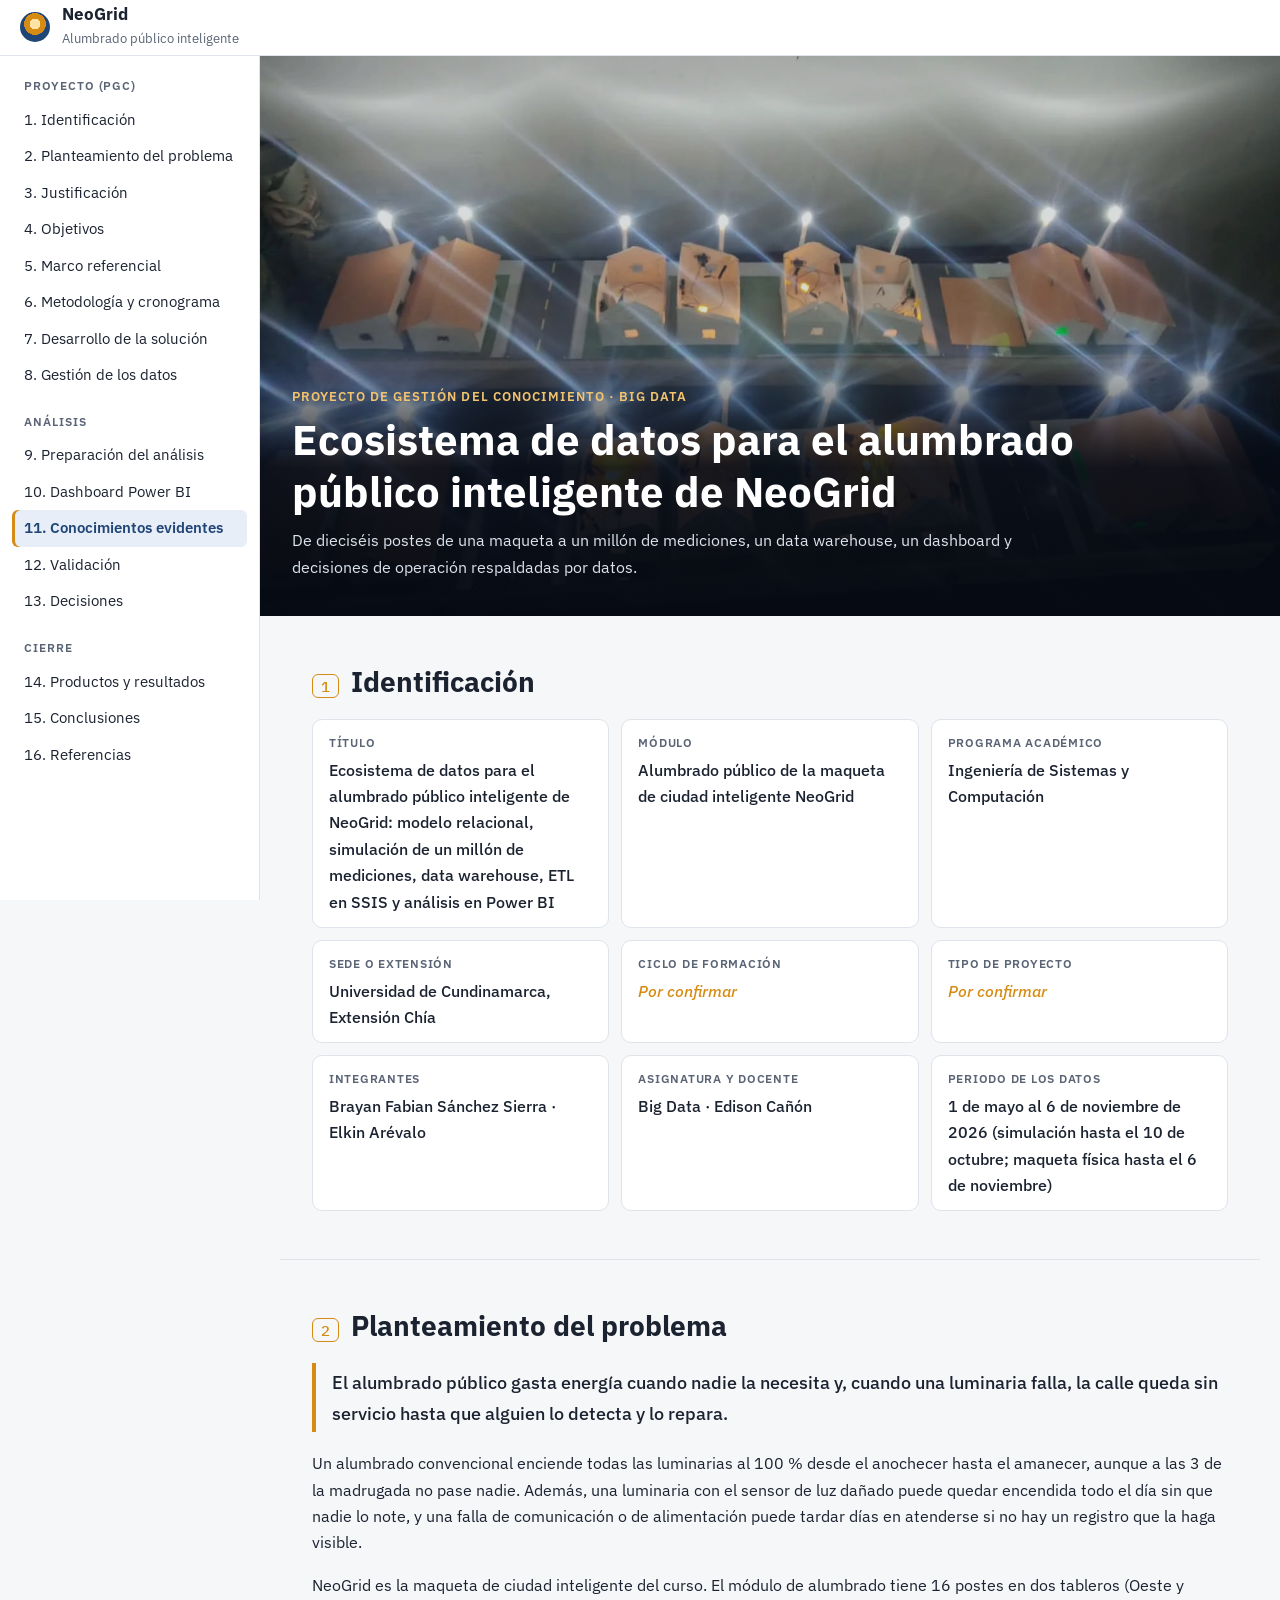
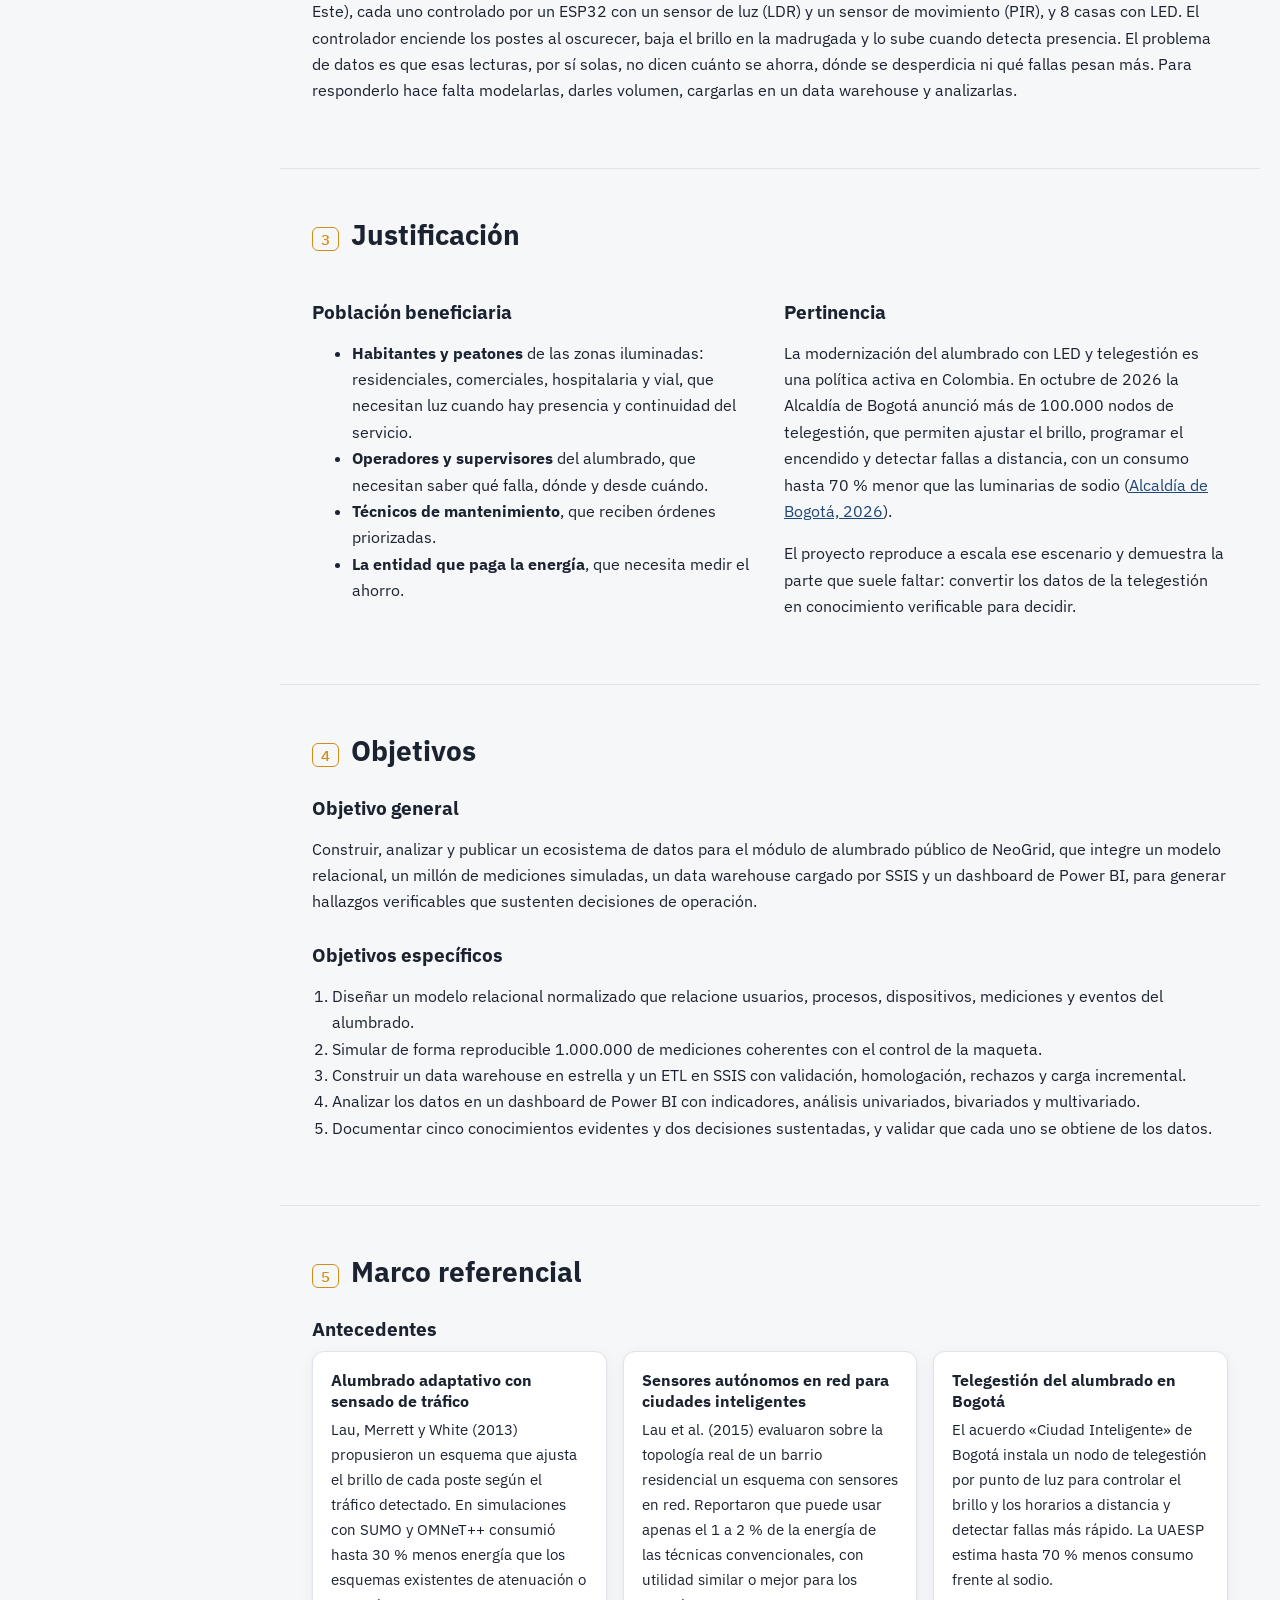
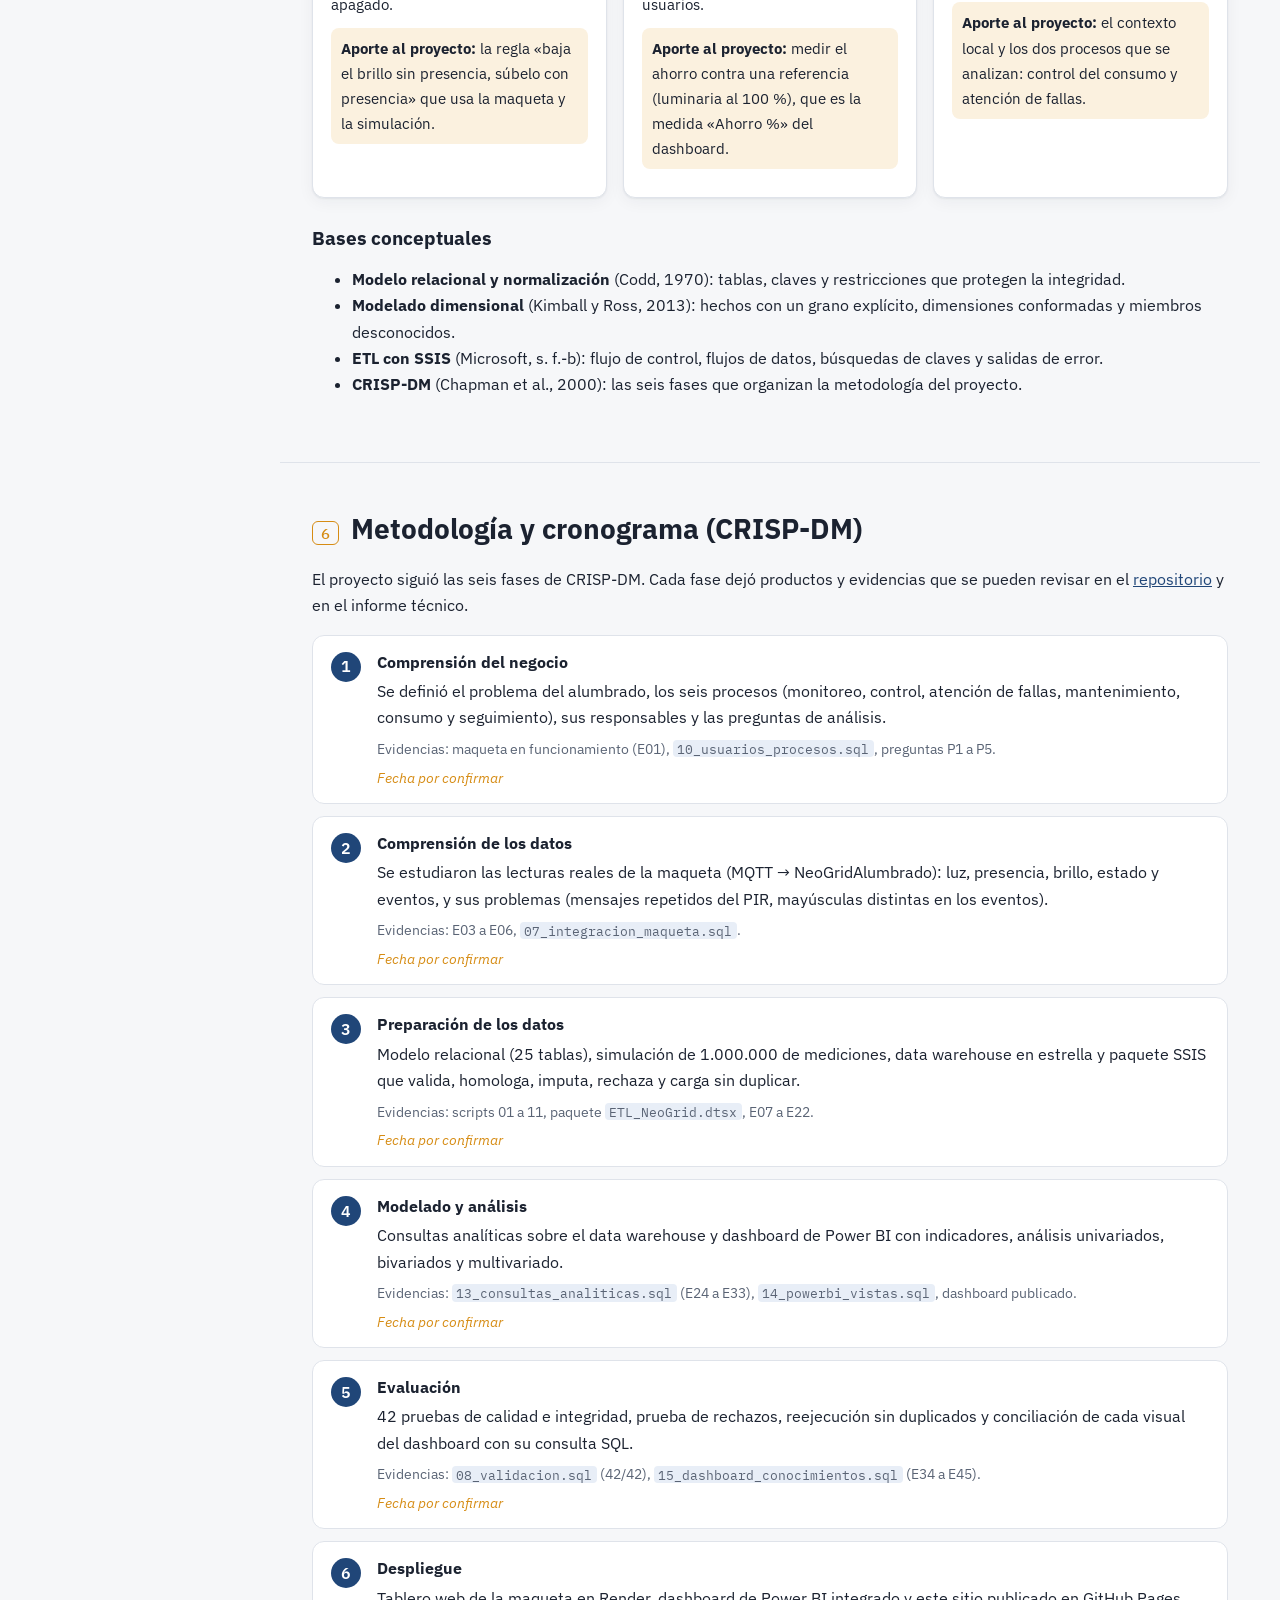
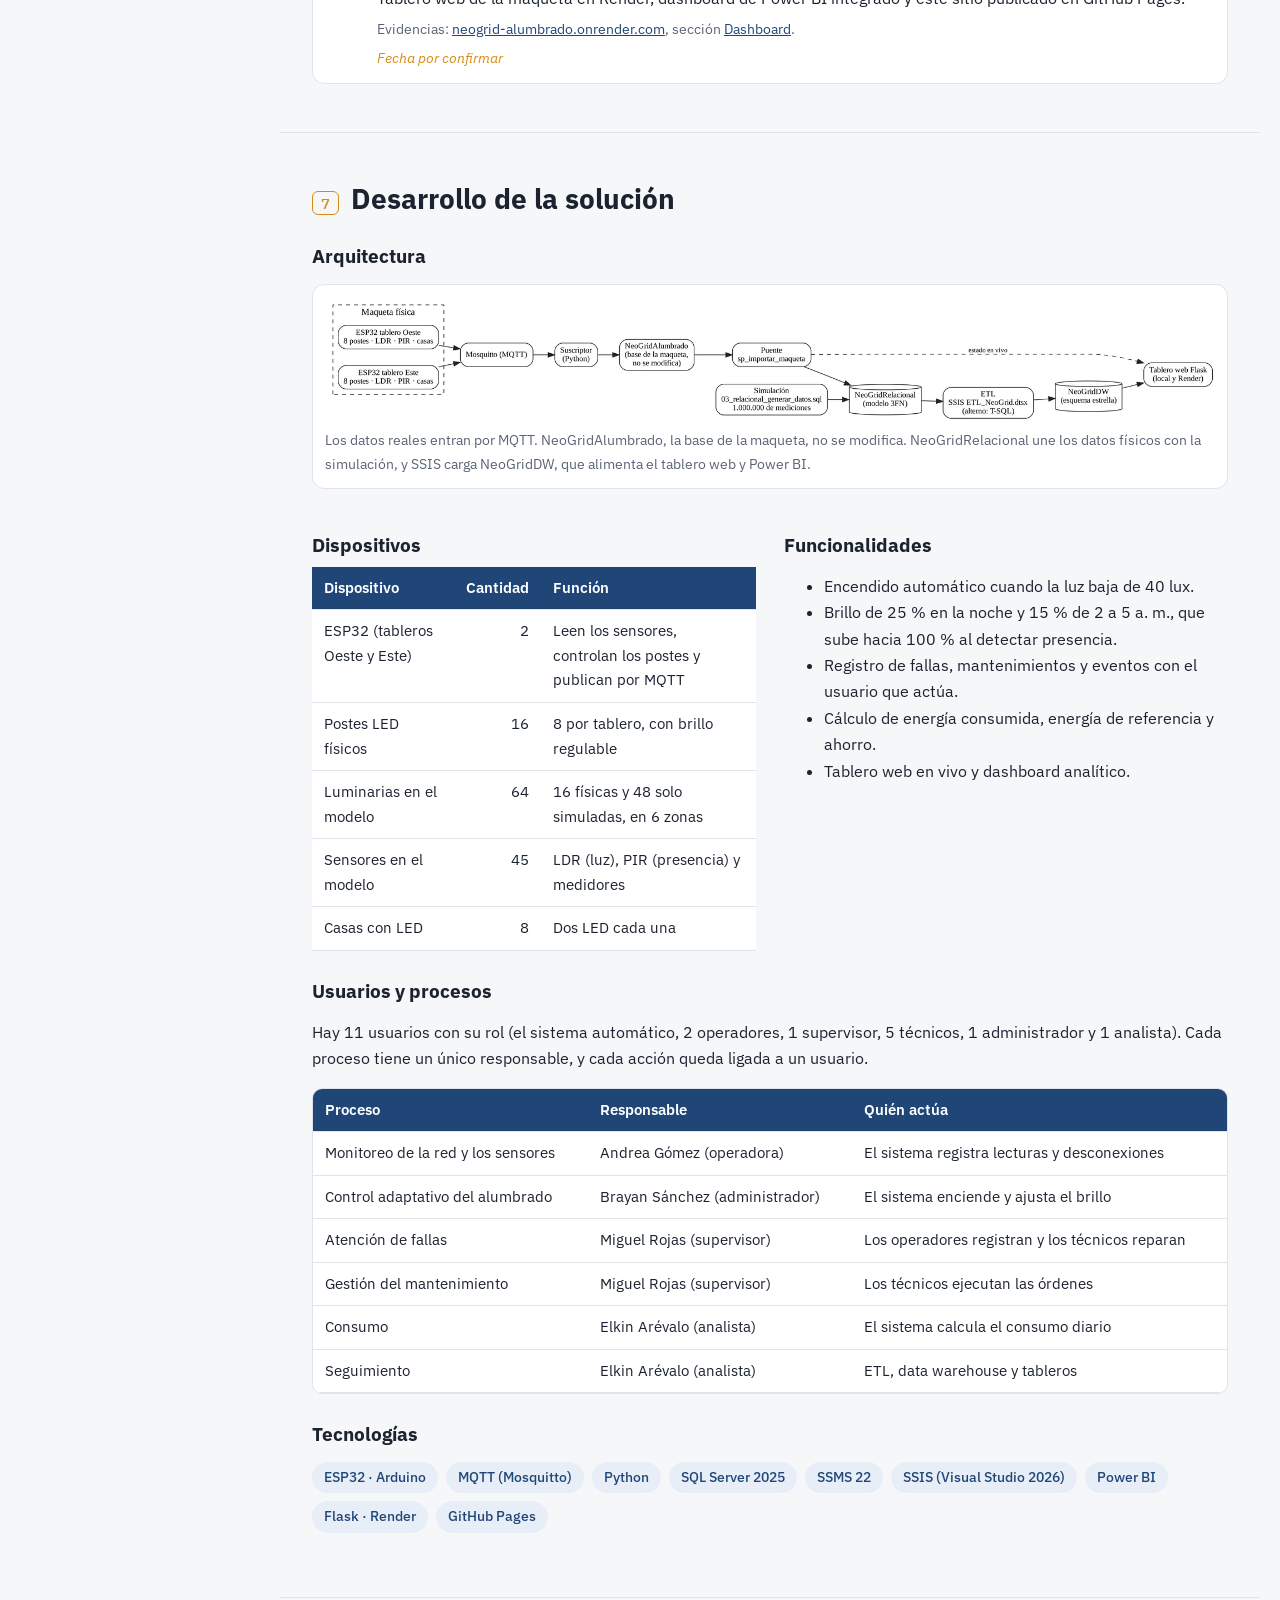
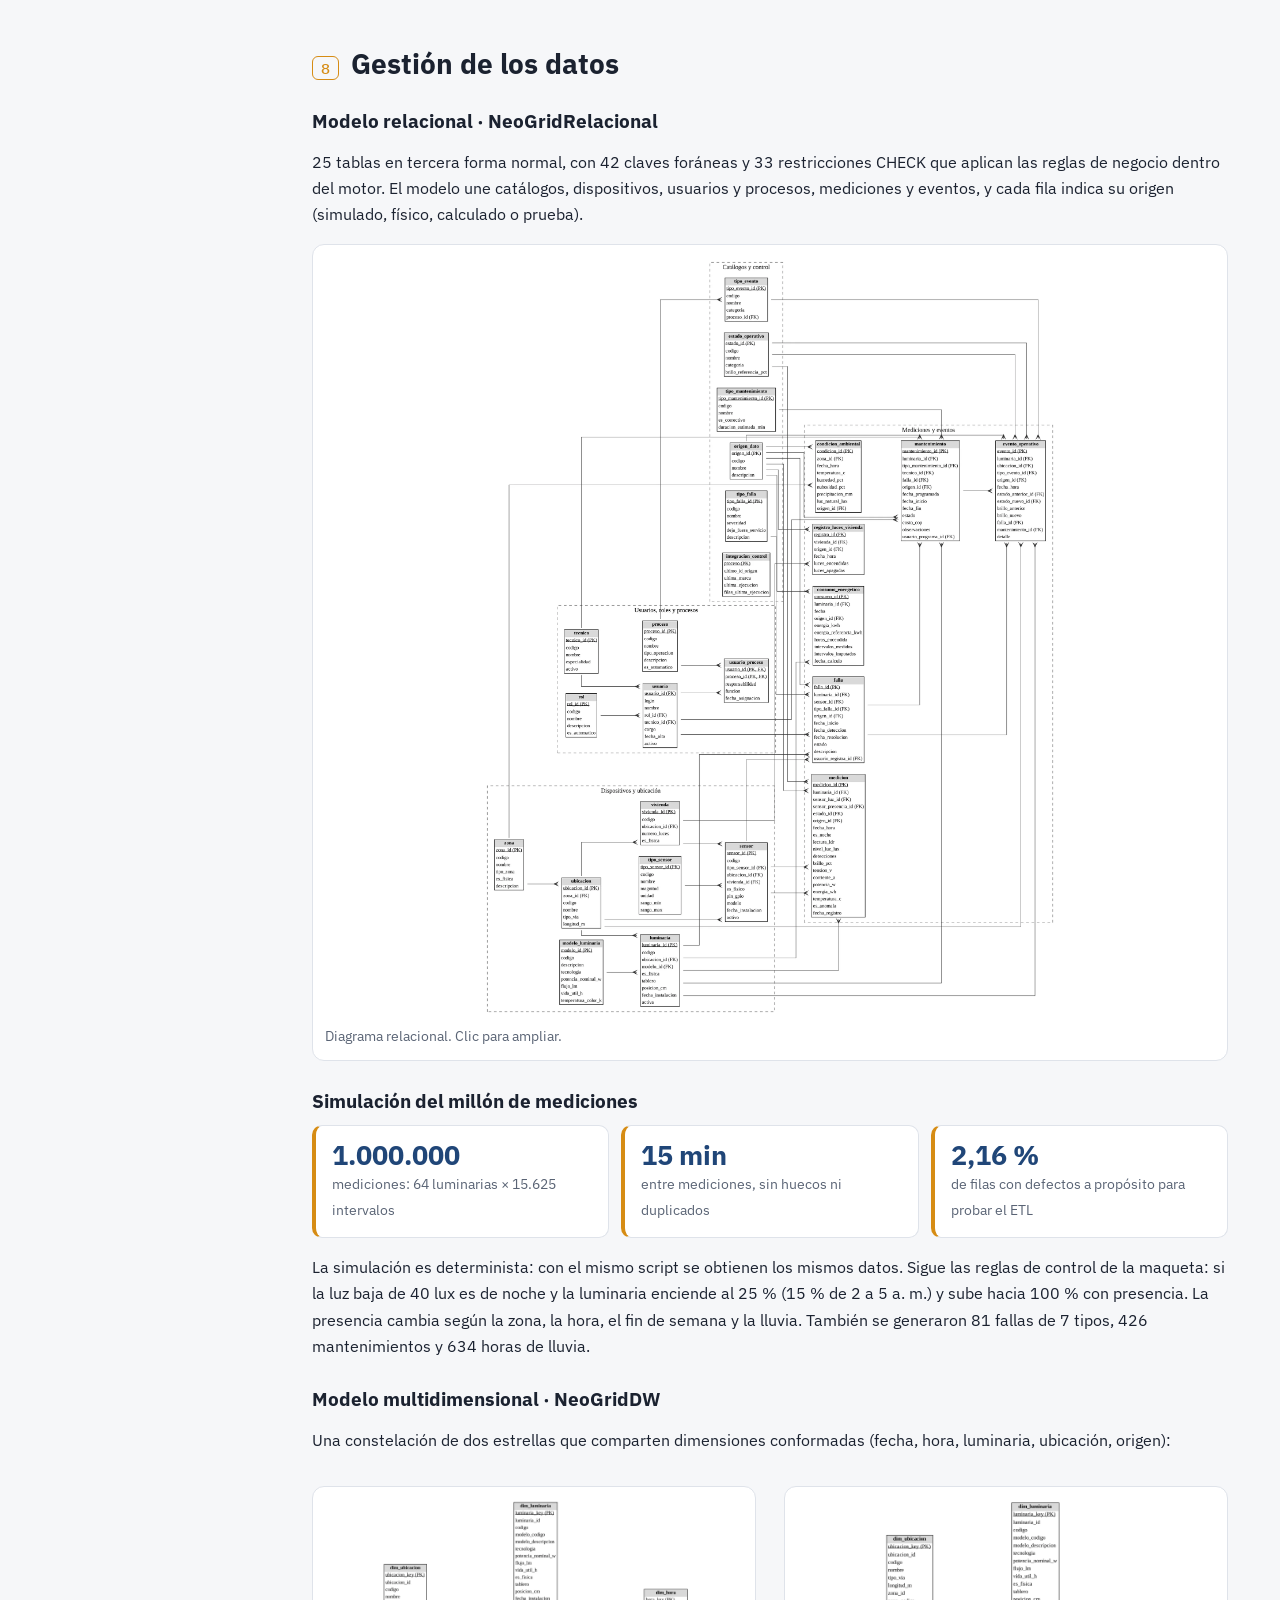
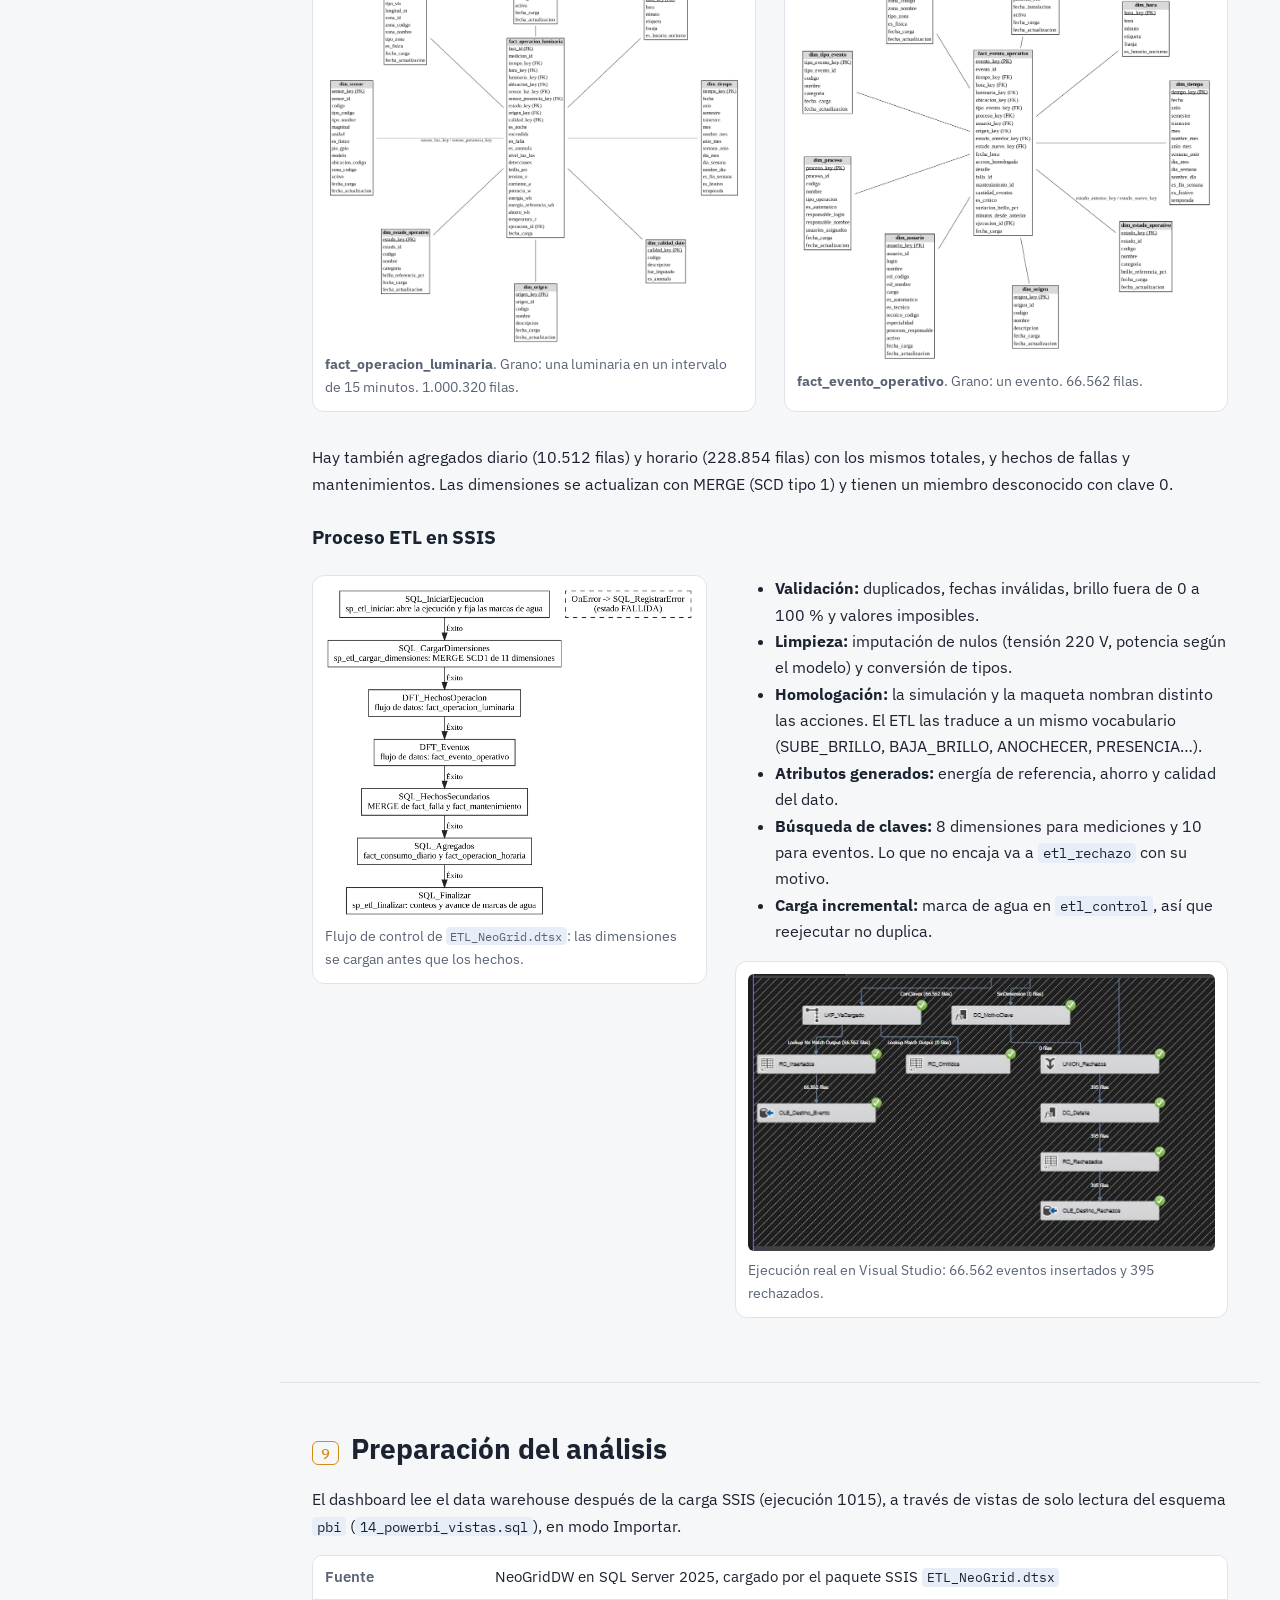
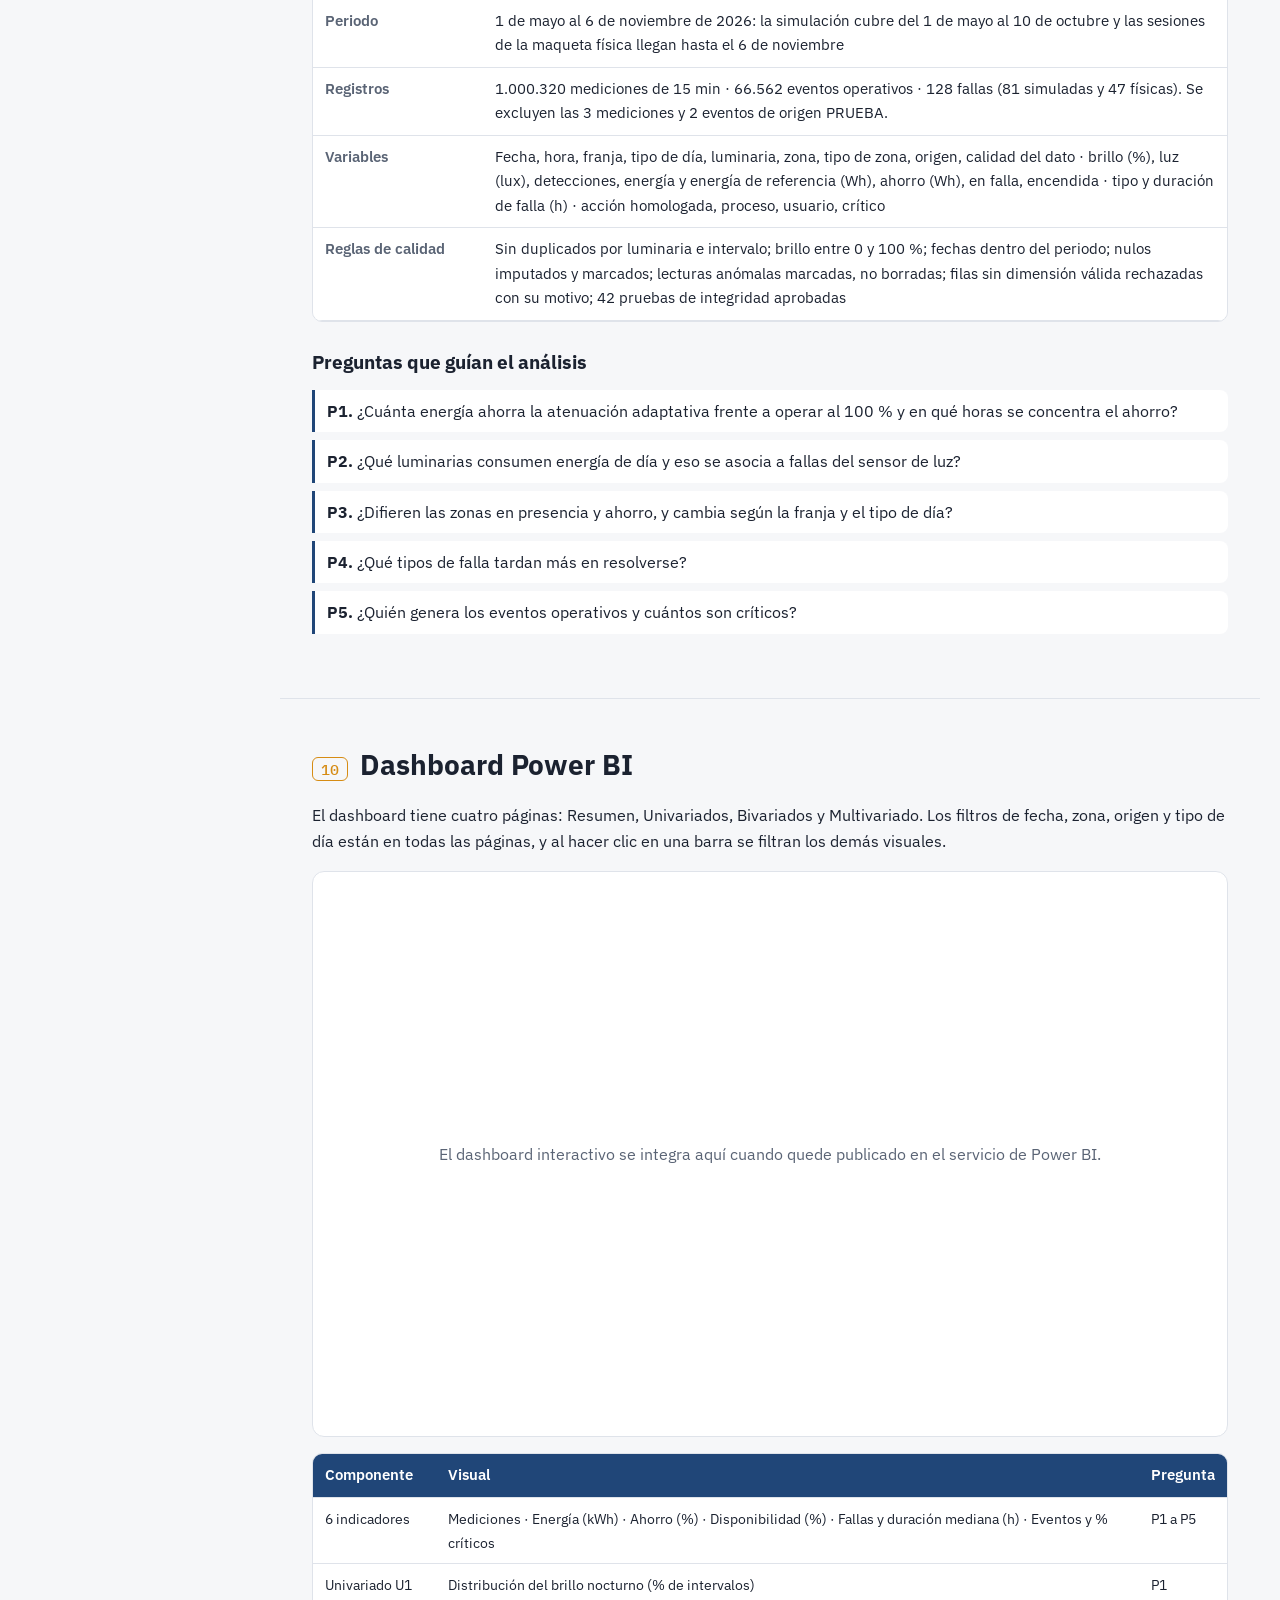
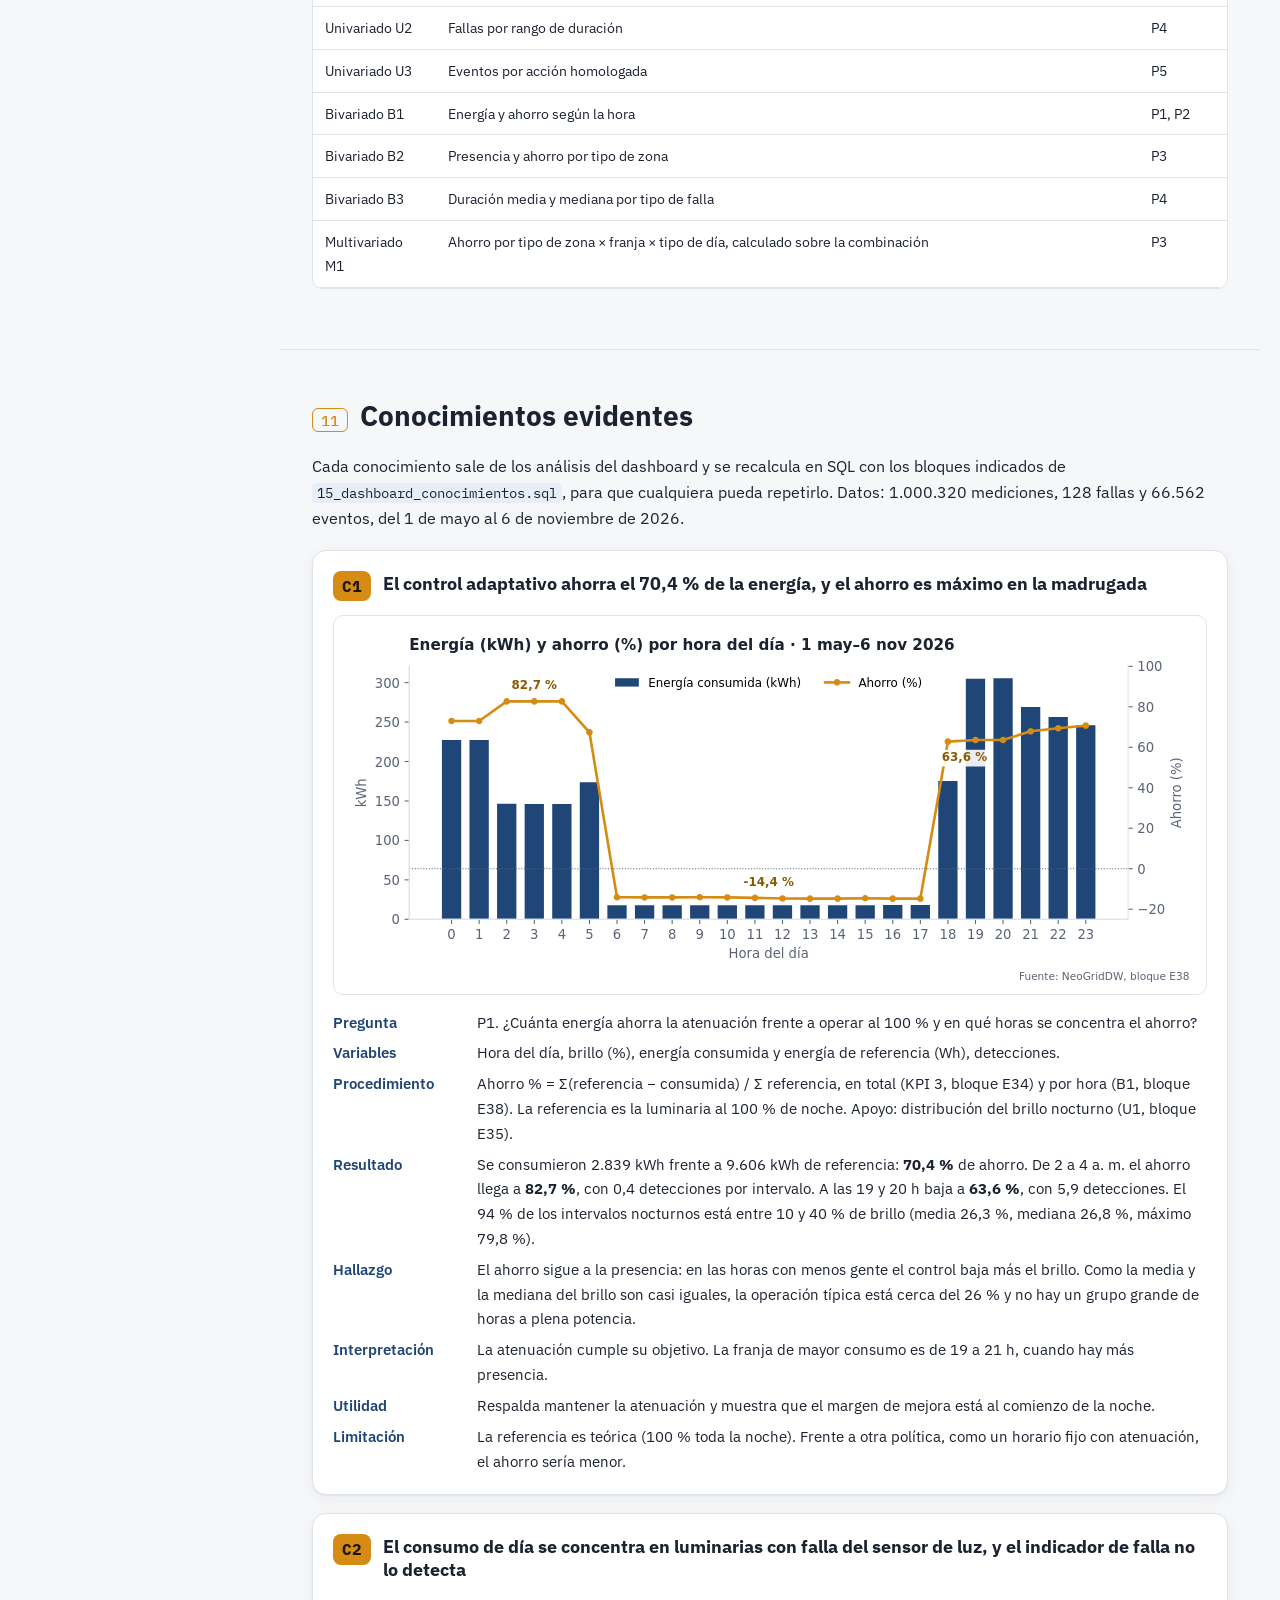
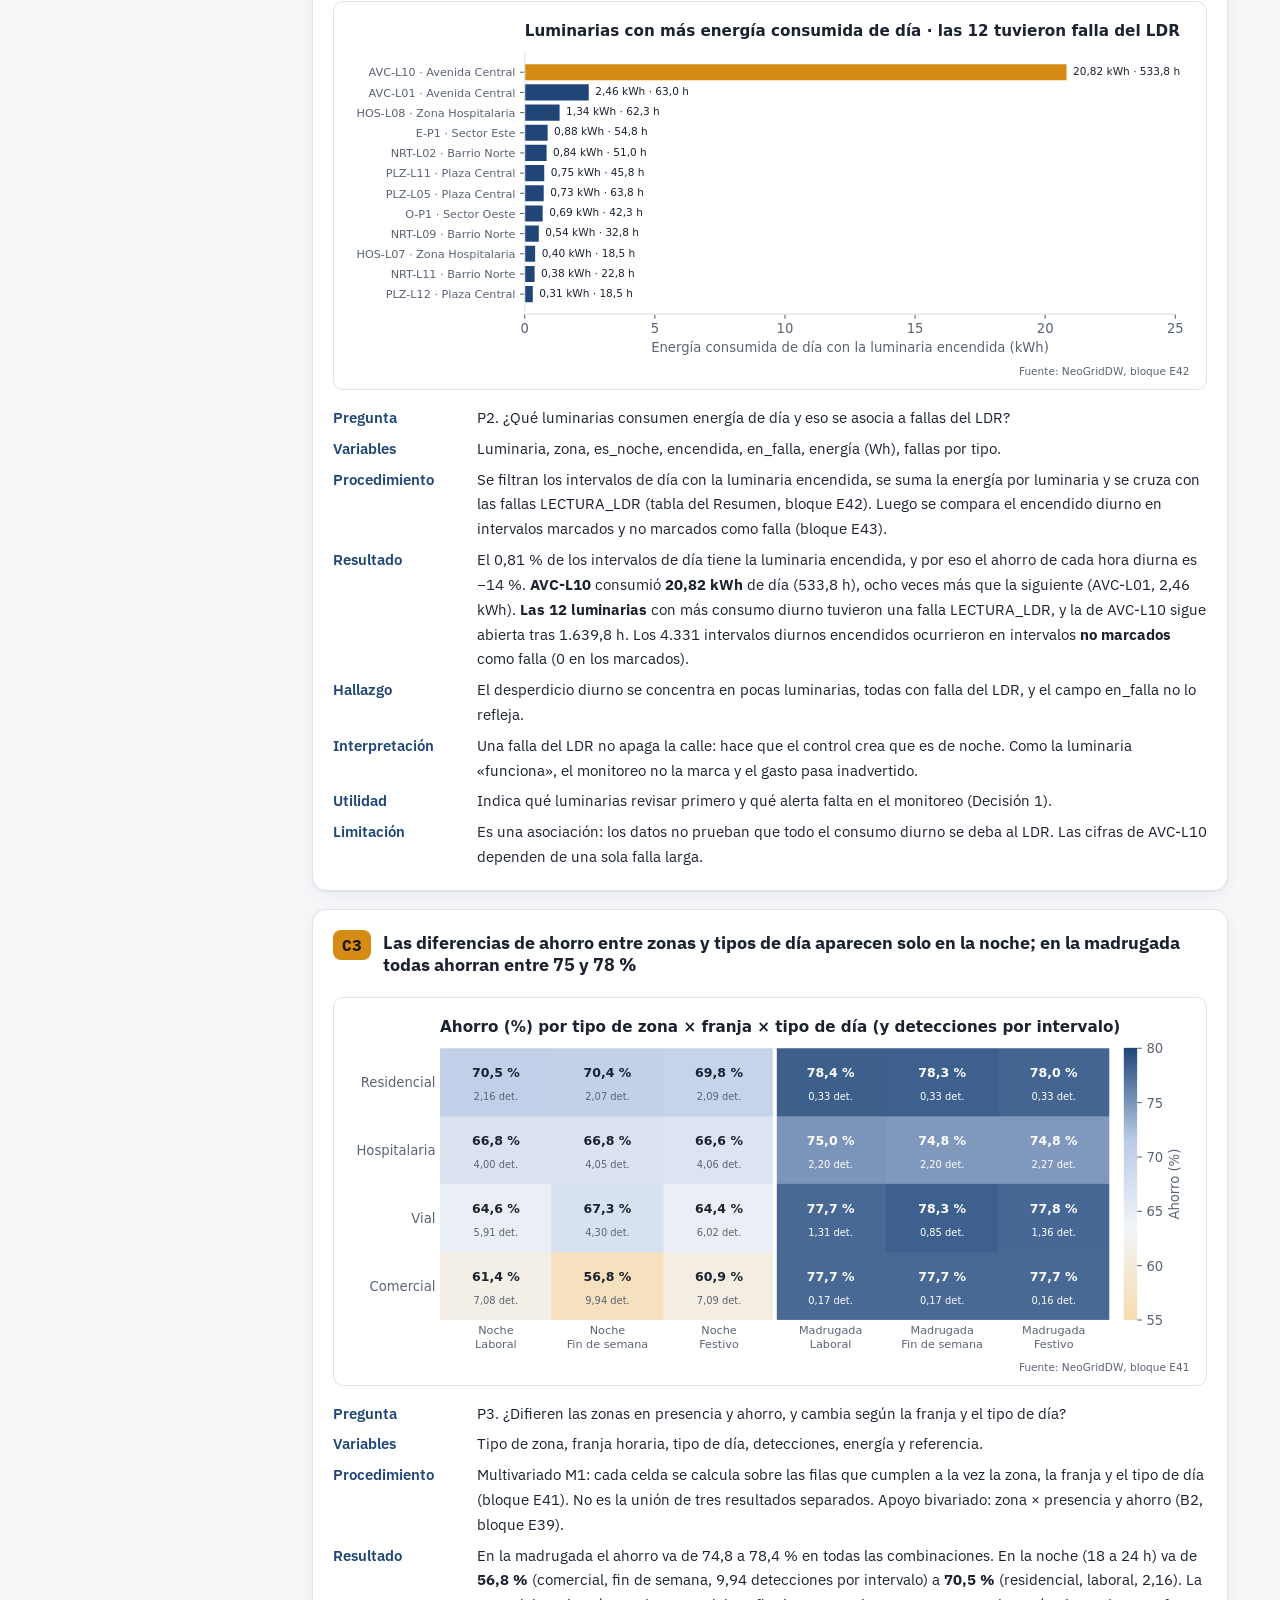
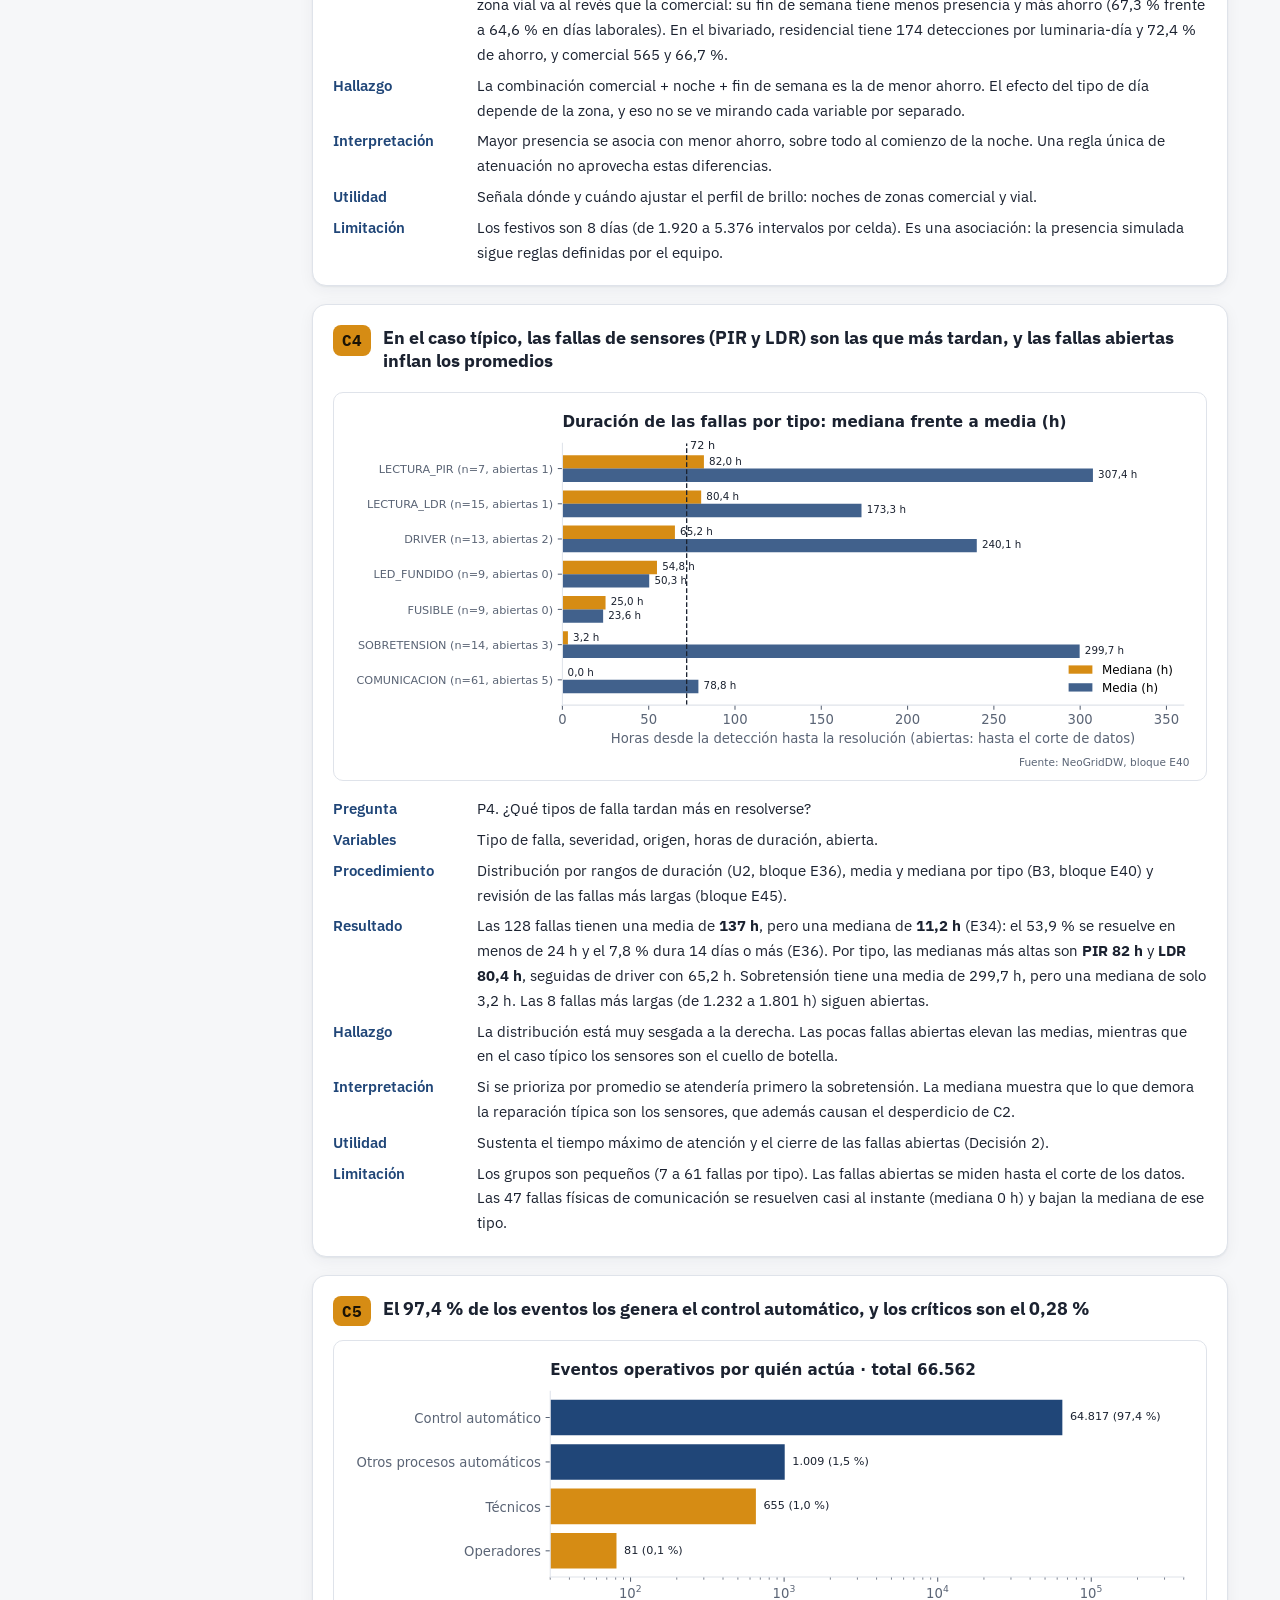
==== commit f894494a: "Sitio: conocimientos, validación y decisiones con los resultados E34-E45; vistas pbi sin filas PRUEB" ====
--- a/docs/index.html
+++ b/docs/index.html
@@ -71,7 +71,7 @@
     <div><dt>Tipo de proyecto</dt><dd data-pendiente>Por confirmar</dd></div>
     <div><dt>Integrantes</dt><dd>Brayan Fabian Sánchez Sierra · Elkin Arévalo</dd></div>
     <div><dt>Asignatura y docente</dt><dd>Big Data · Edison Cañón</dd></div>
-    <div><dt>Periodo de los datos</dt><dd>1 de mayo al 10 de octubre de 2026</dd></div>
+    <div><dt>Periodo de los datos</dt><dd>1 de mayo al 6 de noviembre de 2026 (simulación hasta el 10 de octubre; maqueta física hasta el 6 de noviembre)</dd></div>
   </dl>
 </section>
 
@@ -315,8 +315,8 @@
   <table>
     <tbody>
       <tr><th scope="row">Fuente</th><td>NeoGridDW en SQL Server 2025, cargado por el paquete SSIS <code>ETL_NeoGrid.dtsx</code></td></tr>
-      <tr><th scope="row">Periodo</th><td>1 de mayo al 10 de octubre de 2026 (simulación) más las sesiones registradas de la maqueta física</td></tr>
-      <tr><th scope="row">Registros</th><td>1.000.320 mediciones de 15 min · 66.562 eventos operativos · 128 fallas (81 simuladas y 47 físicas)</td></tr>
+      <tr><th scope="row">Periodo</th><td>1 de mayo al 6 de noviembre de 2026: la simulación cubre del 1 de mayo al 10 de octubre y las sesiones de la maqueta física llegan hasta el 6 de noviembre</td></tr>
+      <tr><th scope="row">Registros</th><td>1.000.320 mediciones de 15 min · 66.562 eventos operativos · 128 fallas (81 simuladas y 47 físicas). Se excluyen las 3 mediciones y 2 eventos de origen PRUEBA.</td></tr>
       <tr><th scope="row">Variables</th><td>Fecha, hora, franja, tipo de día, luminaria, zona, tipo de zona, origen, calidad del dato · brillo (%), luz (lux), detecciones, energía y energía de referencia (Wh), ahorro (Wh), en falla, encendida · tipo y duración de falla (h) · acción homologada, proceso, usuario, crítico</td></tr>
       <tr><th scope="row">Reglas de calidad</th><td>Sin duplicados por luminaria e intervalo; brillo entre 0 y 100 %; fechas dentro del periodo; nulos imputados y marcados; lecturas anómalas marcadas, no borradas; filas sin dimensión válida rechazadas con su motivo; 42 pruebas de integridad aprobadas</td></tr>
     </tbody>
@@ -360,79 +360,79 @@
 <!-- ============ 11 CONOCIMIENTOS ============ -->
 <section id="conocimientos">
   <h2><span>11</span> Conocimientos evidentes</h2>
-  <p>Cada conocimiento sale de un análisis del dashboard y se recalcula en SQL con el bloque indicado, para que cualquiera pueda repetirlo.</p>
+  <p>Cada conocimiento sale de los análisis del dashboard y se recalcula en SQL con los bloques indicados de <code>15_dashboard_conocimientos.sql</code>, para que cualquiera pueda repetirlo. Datos: 1.000.320 mediciones, 128 fallas y 66.562 eventos, del 1 de mayo al 6 de noviembre de 2026.</p>
 
   <article class="conocimiento" id="c1">
-    <header><span class="num-c">C1</span><h3>El control adaptativo ahorra alrededor del 70 % y el ahorro es máximo en la madrugada</h3></header>
-    <figure class="grafico-img"><img src="img/c1.svg" alt="Gráfico de barras y línea: energía y ahorro por hora; el ahorro llega a 82,7 % de 2 a 4 a. m. y es −14 % de día" loading="lazy" width="900" height="380"></figure>
+    <header><span class="num-c">C1</span><h3>El control adaptativo ahorra el 70,4 % de la energía, y el ahorro es máximo en la madrugada</h3></header>
+    <figure class="grafico-img"><img src="img/c1.svg" alt="Barras de energía por hora y línea de ahorro: 82,7 % de 2 a 4 a. m., 63,6 % a las 19 y 20 h y −14 % de día" loading="lazy" width="900" height="380"></figure>
     <dl class="ficha-c">
-      <dt>Pregunta</dt><dd>P1. ¿Cuánta energía ahorra la atenuación frente a operar al 100 % y en qué horas?</dd>
-      <dt>Variables</dt><dd>Hora del día, energía consumida y energía de referencia (Wh).</dd>
-      <dt>Procedimiento</dt><dd>Ahorro % = (referencia − consumida) / referencia, sumando por hora (B1, bloque E38). La referencia es la luminaria encendida al 100 % de noche.</dd>
-      <dt>Resultado</dt><dd>En todo el periodo el ahorro es 70,4 % (KPI 3). De 2 a 4 a. m. llega a 82,7 %. Entre las 19 y 20 h baja a cerca de 63,6 %, cuando hay más presencia (5,8 detecciones por intervalo frente a 0,4 en la madrugada).</dd>
-      <dt>Hallazgo</dt><dd>El ahorro sigue a la presencia: donde hay menos gente, el control baja más el brillo.</dd>
-      <dt>Interpretación</dt><dd>La atenuación cumple su objetivo y la madrugada es la franja que más energía devuelve.</dd>
-      <dt>Utilidad</dt><dd>Respalda mantener la atenuación y muestra que el margen de mejora está en las primeras horas de la noche.</dd>
-      <dt>Limitación</dt><dd>La referencia es teórica (100 % toda la noche). El ahorro frente a otra política, como un horario fijo, sería menor.</dd>
+      <dt>Pregunta</dt><dd>P1. ¿Cuánta energía ahorra la atenuación frente a operar al 100 % y en qué horas se concentra el ahorro?</dd>
+      <dt>Variables</dt><dd>Hora del día, brillo (%), energía consumida y energía de referencia (Wh), detecciones.</dd>
+      <dt>Procedimiento</dt><dd>Ahorro % = Σ(referencia − consumida) / Σ referencia, en total (KPI 3, bloque E34) y por hora (B1, bloque E38). La referencia es la luminaria al 100 % de noche. Apoyo: distribución del brillo nocturno (U1, bloque E35).</dd>
+      <dt>Resultado</dt><dd>Se consumieron 2.839 kWh frente a 9.606 kWh de referencia: <strong>70,4 %</strong> de ahorro. De 2 a 4 a. m. el ahorro llega a <strong>82,7 %</strong>, con 0,4 detecciones por intervalo. A las 19 y 20 h baja a <strong>63,6 %</strong>, con 5,9 detecciones. El 94 % de los intervalos nocturnos está entre 10 y 40 % de brillo (media 26,3 %, mediana 26,8 %, máximo 79,8 %).</dd>
+      <dt>Hallazgo</dt><dd>El ahorro sigue a la presencia: en las horas con menos gente el control baja más el brillo. Como la media y la mediana del brillo son casi iguales, la operación típica está cerca del 26 % y no hay un grupo grande de horas a plena potencia.</dd>
+      <dt>Interpretación</dt><dd>La atenuación cumple su objetivo. La franja de mayor consumo es de 19 a 21 h, cuando hay más presencia.</dd>
+      <dt>Utilidad</dt><dd>Respalda mantener la atenuación y muestra que el margen de mejora está al comienzo de la noche.</dd>
+      <dt>Limitación</dt><dd>La referencia es teórica (100 % toda la noche). Frente a otra política, como un horario fijo con atenuación, el ahorro sería menor.</dd>
     </dl>
   </article>
 
   <article class="conocimiento" id="c2">
-    <header><span class="num-c">C2</span><h3>De día el ahorro es negativo porque algunas luminarias quedan encendidas, y se concentran en las que tuvieron falla de LDR</h3></header>
-    <figure class="grafico-img"><img src="img/c2.svg" alt="Barras de horas encendida por luminaria; AVC-L10 tiene 2.340 h y las demás alrededor de 1.816 h" loading="lazy" width="900" height="380"></figure>
+    <header><span class="num-c">C2</span><h3>El consumo de día se concentra en luminarias con falla del sensor de luz, y el indicador de falla no lo detecta</h3></header>
+    <figure class="grafico-img"><img src="img/c2.svg" alt="Barras de energía consumida de día por luminaria: AVC-L10 con 20,82 kWh y 533,8 h; las demás por debajo de 2,5 kWh" loading="lazy" width="900" height="390"></figure>
     <dl class="ficha-c">
-      <dt>Pregunta</dt><dd>P2. ¿Qué luminarias consumen de día y se asocia a fallas del sensor de luz?</dd>
-      <dt>Variables</dt><dd>Luminaria, es_noche, encendida, energía (Wh), fallas por tipo.</dd>
-      <dt>Procedimiento</dt><dd>Se filtran los intervalos de día con la luminaria encendida, se suma la energía por luminaria y se cruza con las fallas LECTURA_LDR (tabla del Resumen, bloque E42).</dd>
-      <dt>Resultado</dt><dd>Entre 6 a. m. y 5 p. m. el 0,8 % de los intervalos tiene la luminaria encendida y el ahorro es −14 %. AVC-L10 acumula 2.340 h encendida frente a unas 1.816 h de sus vecinas de la Avenida Central.</dd>
-      <dt>Hallazgo</dt><dd>Pocas luminarias concentran el consumo diurno y coinciden con fallas del LDR.</dd>
-      <dt>Interpretación</dt><dd>Una falla del sensor de luz no apaga la calle, pero hace que el control crea que es de noche y gaste energía sin necesidad.</dd>
-      <dt>Utilidad</dt><dd>Indica qué luminarias revisar primero (Decisión 1).</dd>
-      <dt>Limitación</dt><dd>Es una asociación: con estos datos no se prueba que toda la energía diurna se deba al LDR.</dd>
+      <dt>Pregunta</dt><dd>P2. ¿Qué luminarias consumen energía de día y eso se asocia a fallas del LDR?</dd>
+      <dt>Variables</dt><dd>Luminaria, zona, es_noche, encendida, en_falla, energía (Wh), fallas por tipo.</dd>
+      <dt>Procedimiento</dt><dd>Se filtran los intervalos de día con la luminaria encendida, se suma la energía por luminaria y se cruza con las fallas LECTURA_LDR (tabla del Resumen, bloque E42). Luego se compara el encendido diurno en intervalos marcados y no marcados como falla (bloque E43).</dd>
+      <dt>Resultado</dt><dd>El 0,81 % de los intervalos de día tiene la luminaria encendida, y por eso el ahorro de cada hora diurna es −14 %. <strong>AVC-L10</strong> consumió <strong>20,82 kWh</strong> de día (533,8 h), ocho veces más que la siguiente (AVC-L01, 2,46 kWh). <strong>Las 12 luminarias</strong> con más consumo diurno tuvieron una falla LECTURA_LDR, y la de AVC-L10 sigue abierta tras 1.639,8 h. Los 4.331 intervalos diurnos encendidos ocurrieron en intervalos <strong>no marcados</strong> como falla (0 en los marcados).</dd>
+      <dt>Hallazgo</dt><dd>El desperdicio diurno se concentra en pocas luminarias, todas con falla del LDR, y el campo en_falla no lo refleja.</dd>
+      <dt>Interpretación</dt><dd>Una falla del LDR no apaga la calle: hace que el control crea que es de noche. Como la luminaria «funciona», el monitoreo no la marca y el gasto pasa inadvertido.</dd>
+      <dt>Utilidad</dt><dd>Indica qué luminarias revisar primero y qué alerta falta en el monitoreo (Decisión 1).</dd>
+      <dt>Limitación</dt><dd>Es una asociación: los datos no prueban que todo el consumo diurno se deba al LDR. Las cifras de AVC-L10 dependen de una sola falla larga.</dd>
     </dl>
   </article>
 
   <article class="conocimiento" id="c3">
-    <header><span class="num-c">C3</span><h3>La presencia, y con ella el ahorro, depende de la zona y del tipo de día a la vez</h3></header>
-    <figure class="grafico-img"><img src="img/c3.svg" alt="Barras agrupadas de detecciones por luminaria-día por tipo de zona y tipo de día" loading="lazy" width="900" height="380"></figure>
+    <header><span class="num-c">C3</span><h3>Las diferencias de ahorro entre zonas y tipos de día aparecen solo en la noche; en la madrugada todas ahorran entre 75 y 78 %</h3></header>
+    <figure class="grafico-img"><img src="img/c3.svg" alt="Mapa de calor del ahorro por tipo de zona, franja y tipo de día; el menor es comercial, noche, fin de semana con 56,8 %" loading="lazy" width="900" height="390"></figure>
     <dl class="ficha-c">
-      <dt>Pregunta</dt><dd>P3. ¿Difieren las zonas en presencia y ahorro según la franja y el tipo de día?</dd>
+      <dt>Pregunta</dt><dd>P3. ¿Difieren las zonas en presencia y ahorro, y cambia según la franja y el tipo de día?</dd>
       <dt>Variables</dt><dd>Tipo de zona, franja horaria, tipo de día, detecciones, energía y referencia.</dd>
-      <dt>Procedimiento</dt><dd>Matriz M1: cada celda se calcula sobre las filas que cumplen a la vez la zona, la franja y el tipo de día (bloque E41). Apoyo: E31.</dd>
-      <dt>Resultado</dt><dd>Las zonas residenciales tienen unas 172 detecciones por luminaria-día y las comerciales entre 546 y 608. La zona vial baja de 523 en días laborales a 376 en fin de semana, mientras la comercial sube a 608.</dd>
-      <dt>Hallazgo</dt><dd>Las zonas con menos presencia ahorran más (residencial cerca de 72 %, comercial cerca de 67 %). El efecto del fin de semana va en sentido contrario en la zona vial y en la comercial.</dd>
-      <dt>Interpretación</dt><dd>Una sola regla de atenuación para toda la ciudad deja ahorro sin aprovechar. El perfil debería ajustarse por zona y tipo de día.</dd>
-      <dt>Utilidad</dt><dd>Orienta perfiles de brillo por zona.</dd>
-      <dt>Limitación</dt><dd>Hay solo 8 días festivos en el periodo, así que las celdas de festivo tienen pocos datos.</dd>
+      <dt>Procedimiento</dt><dd>Multivariado M1: cada celda se calcula sobre las filas que cumplen a la vez la zona, la franja y el tipo de día (bloque E41). No es la unión de tres resultados separados. Apoyo bivariado: zona × presencia y ahorro (B2, bloque E39).</dd>
+      <dt>Resultado</dt><dd>En la madrugada el ahorro va de 74,8 a 78,4 % en todas las combinaciones. En la noche (18 a 24 h) va de <strong>56,8 %</strong> (comercial, fin de semana, 9,94 detecciones por intervalo) a <strong>70,5 %</strong> (residencial, laboral, 2,16). La zona vial va al revés que la comercial: su fin de semana tiene menos presencia y más ahorro (67,3 % frente a 64,6 % en días laborales). En el bivariado, residencial tiene 174 detecciones por luminaria-día y 72,4 % de ahorro, y comercial 565 y 66,7 %.</dd>
+      <dt>Hallazgo</dt><dd>La combinación comercial + noche + fin de semana es la de menor ahorro. El efecto del tipo de día depende de la zona, y eso no se ve mirando cada variable por separado.</dd>
+      <dt>Interpretación</dt><dd>Mayor presencia se asocia con menor ahorro, sobre todo al comienzo de la noche. Una regla única de atenuación no aprovecha estas diferencias.</dd>
+      <dt>Utilidad</dt><dd>Señala dónde y cuándo ajustar el perfil de brillo: noches de zonas comercial y vial.</dd>
+      <dt>Limitación</dt><dd>Los festivos son 8 días (de 1.920 a 5.376 intervalos por celda). Es una asociación: la presencia simulada sigue reglas definidas por el equipo.</dd>
     </dl>
   </article>
 
   <article class="conocimiento" id="c4">
-    <header><span class="num-c">C4</span><h3>Las fallas de comunicación, PIR, sobretensión y driver tardan semanas, mientras fusibles y LED se resuelven en uno o dos días</h3></header>
-    <figure class="grafico-img"><img src="img/c4.svg" alt="Barras de duración media por tipo de falla, con una línea de referencia en 72 h" loading="lazy" width="900" height="380"></figure>
+    <header><span class="num-c">C4</span><h3>En el caso típico, las fallas de sensores (PIR y LDR) son las que más tardan, y las fallas abiertas inflan los promedios</h3></header>
+    <figure class="grafico-img"><img src="img/c4.svg" alt="Barras de mediana y media de duración por tipo de falla; PIR y LDR tienen las medianas más altas, 82 y 80,4 h; sobretensión tiene media 299,7 h y mediana 3,2 h" loading="lazy" width="900" height="390"></figure>
     <dl class="ficha-c">
       <dt>Pregunta</dt><dd>P4. ¿Qué tipos de falla tardan más en resolverse?</dd>
-      <dt>Variables</dt><dd>Tipo de falla, severidad, origen, horas de duración.</dd>
-      <dt>Procedimiento</dt><dd>Duración media y mediana por tipo de falla (B3, bloque E40) y distribución por rangos (U2, bloque E36).</dd>
-      <dt>Resultado</dt><dd>En la simulación, comunicación promedia 321 h, PIR 307 h, sobretensión 300 h y driver 240 h. Fusible promedia 24 h y LED fundido 50 h. En la maqueta, las fallas de comunicación duran en promedio 6,5 h.</dd>
-      <dt>Hallazgo</dt><dd>Las fallas más largas no son las más graves: sobretensión es de severidad alta, pero comunicación y PIR son media y baja.</dd>
-      <dt>Interpretación</dt><dd>La atención no está siguiendo la severidad: una falla de severidad alta, como la sobretensión, dura en promedio 12 días.</dd>
-      <dt>Utilidad</dt><dd>Sustenta un tiempo objetivo de atención por tipo de falla (Decisión 2).</dd>
-      <dt>Limitación</dt><dd>Los grupos son pequeños (7 a 15 fallas por tipo simulado) y la media se infla con pocas fallas muy largas. Por eso se compara con la mediana.</dd>
+      <dt>Variables</dt><dd>Tipo de falla, severidad, origen, horas de duración, abierta.</dd>
+      <dt>Procedimiento</dt><dd>Distribución por rangos de duración (U2, bloque E36), media y mediana por tipo (B3, bloque E40) y revisión de las fallas más largas (bloque E45).</dd>
+      <dt>Resultado</dt><dd>Las 128 fallas tienen una media de <strong>137 h</strong>, pero una mediana de <strong>11,2 h</strong> (E34): el 53,9 % se resuelve en menos de 24 h y el 7,8 % dura 14 días o más (E36). Por tipo, las medianas más altas son <strong>PIR 82 h</strong> y <strong>LDR 80,4 h</strong>, seguidas de driver con 65,2 h. Sobretensión tiene una media de 299,7 h, pero una mediana de solo 3,2 h. Las 8 fallas más largas (de 1.232 a 1.801 h) siguen abiertas.</dd>
+      <dt>Hallazgo</dt><dd>La distribución está muy sesgada a la derecha. Las pocas fallas abiertas elevan las medias, mientras que en el caso típico los sensores son el cuello de botella.</dd>
+      <dt>Interpretación</dt><dd>Si se prioriza por promedio se atendería primero la sobretensión. La mediana muestra que lo que demora la reparación típica son los sensores, que además causan el desperdicio de C2.</dd>
+      <dt>Utilidad</dt><dd>Sustenta el tiempo máximo de atención y el cierre de las fallas abiertas (Decisión 2).</dd>
+      <dt>Limitación</dt><dd>Los grupos son pequeños (7 a 61 fallas por tipo). Las fallas abiertas se miden hasta el corte de los datos. Las 47 fallas físicas de comunicación se resuelven casi al instante (mediana 0 h) y bajan la mediana de ese tipo.</dd>
     </dl>
   </article>
 
   <article class="conocimiento" id="c5">
-    <header><span class="num-c">C5</span><h3>El 97 % de los eventos los genera el control automático, y los críticos son menos del 1 %</h3></header>
-    <figure class="grafico-img"><img src="img/c5.svg" alt="Barras en escala logarítmica de eventos por quién actúa" loading="lazy" width="900" height="380"></figure>
+    <header><span class="num-c">C5</span><h3>El 97,4 % de los eventos los genera el control automático, y los críticos son el 0,28 %</h3></header>
+    <figure class="grafico-img"><img src="img/c5.svg" alt="Barras en escala logarítmica: control automático 64.817 eventos, otros procesos automáticos 1.009, técnicos 655 y operadores 81" loading="lazy" width="900" height="310"></figure>
     <dl class="ficha-c">
-      <dt>Pregunta</dt><dd>P5. ¿Quién genera los eventos y cuántos son críticos?</dd>
+      <dt>Pregunta</dt><dd>P5. ¿Quién genera los eventos operativos y cuántos son críticos?</dd>
       <dt>Variables</dt><dd>Proceso, usuario que actúa, acción homologada, crítico.</dd>
-      <dt>Procedimiento</dt><dd>Conteo de eventos por proceso y usuario, y porcentaje de críticos (U3 y KPI 6; bloques E34 y E37; apoyo E29).</dd>
-      <dt>Resultado</dt><dd>De 66.562 eventos, 64.817 son del control adaptativo (97,4 %). Los técnicos registran 655 y los operadores 81. Hay 186 eventos críticos (0,28 %).</dd>
-      <dt>Hallazgo</dt><dd>La carga humana es baja y se concentra en fallas y mantenimientos.</dd>
-      <dt>Interpretación</dt><dd>Un tablero que muestre todos los eventos esconde lo importante. Hay que filtrar por críticos y por atención.</dd>
-      <dt>Utilidad</dt><dd>Define qué ver en la pantalla del operador.</dd>
+      <dt>Procedimiento</dt><dd>Conteo de eventos por quién actúa, porcentaje de críticos (KPI 6, bloque E34; apoyo E29) y frecuencia de las acciones homologadas (U3, bloque E37).</dd>
+      <dt>Resultado</dt><dd>De 66.562 eventos, <strong>64.817</strong> son del control adaptativo (97,4 %), 1.009 de otros procesos automáticos, 655 de técnicos y 81 de operadores. Hay 186 eventos críticos (<strong>0,28 %</strong>). BAJA_BRILLO (34,8 %) y SUBE_BRILLO (30,9 %) suman dos tercios de los eventos. FALLA_INICIO es el 0,19 %.</dd>
+      <dt>Hallazgo</dt><dd>La carga humana es baja y se concentra en fallas y mantenimientos. Lo crítico queda escondido entre decenas de miles de ajustes de brillo.</dd>
+      <dt>Interpretación</dt><dd>Un tablero que muestre todos los eventos no ayuda al operador. Hay que separar los críticos y los de atención.</dd>
+      <dt>Utilidad</dt><dd>Define qué ver en la pantalla del operador y sustenta que la alerta de la Decisión 1 sea un evento crítico aparte.</dd>
       <dt>Limitación</dt><dd>«Crítico» es una regla del modelo (falla o desconexión), no una medición del impacto en la calle.</dd>
     </dl>
   </article>
@@ -442,11 +442,12 @@
 <section id="validacion">
   <h2><span>12</span> Validación</h2>
   <ul class="checklist">
-    <li><strong>Se obtienen de los datos:</strong> cada visual del dashboard se recalcula en SQL con su bloque de <code>15_dashboard_conocimientos.sql</code> (E34 a E45), y los valores coinciden sin filtros.</li>
-    <li><strong>Se pueden repetir:</strong> la simulación es determinista, el ETL es reejecutable sin duplicar (reejecución 1021: 0 filas) y todos los scripts están en el repositorio.</li>
-    <li><strong>Tamaño de los grupos:</strong> las comparaciones por zona usan entre 125.000 y 219.000 intervalos. Las de fallas usan entre 7 y 47 casos, por eso se reporta la mediana además de la media.</li>
-    <li><strong>Faltantes y anómalos:</strong> el 2,16 % de las filas se generó con defectos. Los nulos se imputaron y se marcaron, y las lecturas anómalas se conservaron marcadas. El bloque E44 compara el ahorro con y sin esas filas.</li>
-    <li><strong>Atípicos:</strong> las fallas más largas (bloque E45) se revisaron antes de interpretar la media, y no se descartaron.</li>
+    <li><strong>Se obtienen de los datos:</strong> cada visual del dashboard se recalcula en SQL con su bloque (E34 a E45). Sin filtros, el dashboard y SQL dan los mismos valores: 1.000.320 mediciones, 70,4 % de ahorro y 186 eventos críticos.</li>
+    <li><strong>Se pueden repetir:</strong> la simulación es determinista, el ETL se puede reejecutar sin duplicar (reejecución 1021: 0 filas) y todos los scripts están en el repositorio.</li>
+    <li><strong>Datos de prueba excluidos:</strong> las 3 mediciones y 2 eventos de origen PRUEBA, que se insertaron a propósito para probar los rechazos, no entran al análisis (vistas <code>pbi</code>).</li>
+    <li><strong>Tamaño de los grupos:</strong> las comparaciones por zona usan entre 156.250 y 437.820 intervalos, y las celdas del multivariado entre 1.920 y 72.808. Las fallas van de 7 a 61 casos por tipo; por eso se informa la mediana además de la media.</li>
+    <li><strong>Faltantes y anómalos (E44):</strong> el 95,73 % de los intervalos es original, el 1,76 % imputado, el 2,08 % anómalo y el 0,43 % imputado y anómalo. Este último grupo da un ahorro extremo (−1.081 %), así que se revisó: es pequeño y, al dejar solo los originales, el ahorro pasa de 70,44 % a 70,60 %. La conclusión no cambia y las filas se conservan marcadas.</li>
+    <li><strong>Atípicos (E45):</strong> las 8 fallas más largas (de 1.232 a 1.801 h) se revisaron antes de interpretar la media. Todas siguen abiertas, por eso no se descartan: se informan aparte y se comparan con la mediana.</li>
     <li><strong>Asociación, no causalidad:</strong> las relaciones entre presencia, zona, fallas y consumo se presentan como asociaciones observadas.</li>
   </ul>
   <figure class="figura">
@@ -460,25 +461,25 @@
   <h2><span>13</span> Decisiones</h2>
   <div class="decisiones">
     <article class="decision">
-      <h3>D1 · Revisar primero el LDR de las luminarias que encienden de día</h3>
+      <h3>D1 · Reparar el LDR de las luminarias que encienden de día y crear una alerta de encendido diurno</h3>
       <dl>
-        <dt>Acción</dt><dd>Programar mantenimiento correctivo de sensor para las luminarias con más energía diurna, empezando por AVC-L10. Agregar una alerta cuando una luminaria siga encendida de día durante más de 4 intervalos seguidos (1 h).</dd>
-        <dt>Respaldo</dt><dd>C2: ahorro diurno −14 %; AVC-L10 con 2.340 h encendida frente a unas 1.816 h de sus pares.</dd>
-        <dt>Dirigida a</dt><dd>Proceso de atención de fallas (supervisor Miguel Rojas) y técnicos de electrónica, en la Avenida Central primero.</dd>
-        <dt>Mejora esperada</dt><dd>Llevar el consumo diurno a cero y recuperar el ahorro perdido.</dd>
-        <dt>Indicador</dt><dd>«Encendida de día %» y «kWh de día» por semana. Meta: 0 %.</dd>
-        <dt>Limitaciones</dt><dd>La asociación con el LDR no prueba la causa. Hay que confirmar en campo antes de cambiar el sensor.</dd>
+        <dt>Acción</dt><dd>Mantenimiento correctivo de sensor para las 12 luminarias con consumo diurno, empezando por AVC-L10. Agregar una alerta crítica cuando una luminaria siga encendida de día más de 4 intervalos seguidos (1 h).</dd>
+        <dt>Respaldo</dt><dd>C2: AVC-L10 con 20,82 kWh de día y su falla LDR abierta hace 1.639,8 h; las 12 luminarias suman 30,1 kWh diurnos y todas tuvieron falla LDR; ninguno de los intervalos diurnos encendidos estaba marcado como falla.</dd>
+        <dt>Dirigida a</dt><dd>Proceso de atención de fallas (supervisor Miguel Rojas) y técnico de electrónica. Primero la Avenida Central y luego las zonas Hospitalaria, Barrio Norte y Plaza Central.</dd>
+        <dt>Mejora esperada</dt><dd>Consumo diurno cerca de cero y fallas del LDR detectadas el mismo día.</dd>
+        <dt>Indicador</dt><dd>«Encendida de día %» (hoy 0,81 %) y «kWh de día» por semana. Meta: menos de 0,1 % y alertas atendidas en menos de 24 h.</dd>
+        <dt>Limitaciones</dt><dd>La asociación con el LDR no prueba la causa: hay que confirmar en campo antes de cambiar el sensor. El umbral de 1 h es una propuesta que se debe calibrar.</dd>
       </dl>
     </article>
     <article class="decision">
-      <h3>D2 · Fijar un tiempo máximo de atención de 72 h para las fallas de comunicación, PIR, sobretensión y driver</h3>
+      <h3>D2 · Tiempo máximo de 72 h para fallas de sensores y driver, y cierre de las 12 fallas abiertas</h3>
       <dl>
-        <dt>Acción</dt><dd>Fijar un tiempo objetivo de 72 h para las fallas de comunicación, PIR, sobretensión y driver, y asignarlas por especialidad (redes para comunicación, electricistas para sobretensión y driver).</dd>
-        <dt>Respaldo</dt><dd>C4: promedios de 240 a 321 h para esos tipos, frente a 24 h de fusible y 50 h de LED fundido.</dd>
-        <dt>Dirigida a</dt><dd>Proceso de atención de fallas y gestión del mantenimiento.</dd>
-        <dt>Mejora esperada</dt><dd>Menos días de operación con sensores o drivers dañados, y más disponibilidad.</dd>
-        <dt>Indicador</dt><dd>Duración mediana por tipo de falla y número de fallas abiertas por más de 72 h. Meta: mediana por debajo de 72 h.</dd>
-        <dt>Limitaciones</dt><dd>Las duraciones son simuladas y los grupos son pequeños. El tiempo objetivo se debe recalibrar con datos reales.</dd>
+        <dt>Acción</dt><dd>Fijar 72 h como tiempo máximo de atención para las fallas de PIR, LDR y driver, asignadas por especialidad. Revisar y cerrar primero las 12 fallas abiertas, empezando por las 8 más largas, que superan las 1.200 h.</dd>
+        <dt>Respaldo</dt><dd>C4: medianas de 82 h (PIR), 80,4 h (LDR) y 65,2 h (driver), frente a una mediana general de 11,2 h. Las fallas abiertas elevan la media general a 137 h.</dd>
+        <dt>Dirigida a</dt><dd>Procesos de atención de fallas y gestión del mantenimiento; técnicos de electrónica y electricistas.</dd>
+        <dt>Mejora esperada</dt><dd>Menos días con sensores dañados, que además causan consumo innecesario (C2), y promedios que reflejen la operación real.</dd>
+        <dt>Indicador</dt><dd>Mediana de duración por tipo de falla (meta: menos de 72 h para PIR y LDR) y número de fallas abiertas por más de 72 h (hoy 12 abiertas).</dd>
+        <dt>Limitaciones</dt><dd>Las duraciones simuladas siguen reglas del equipo y los grupos son pequeños (7 a 15 por tipo). El tiempo máximo se debe recalibrar con datos reales.</dd>
       </dl>
     </article>
   </div>
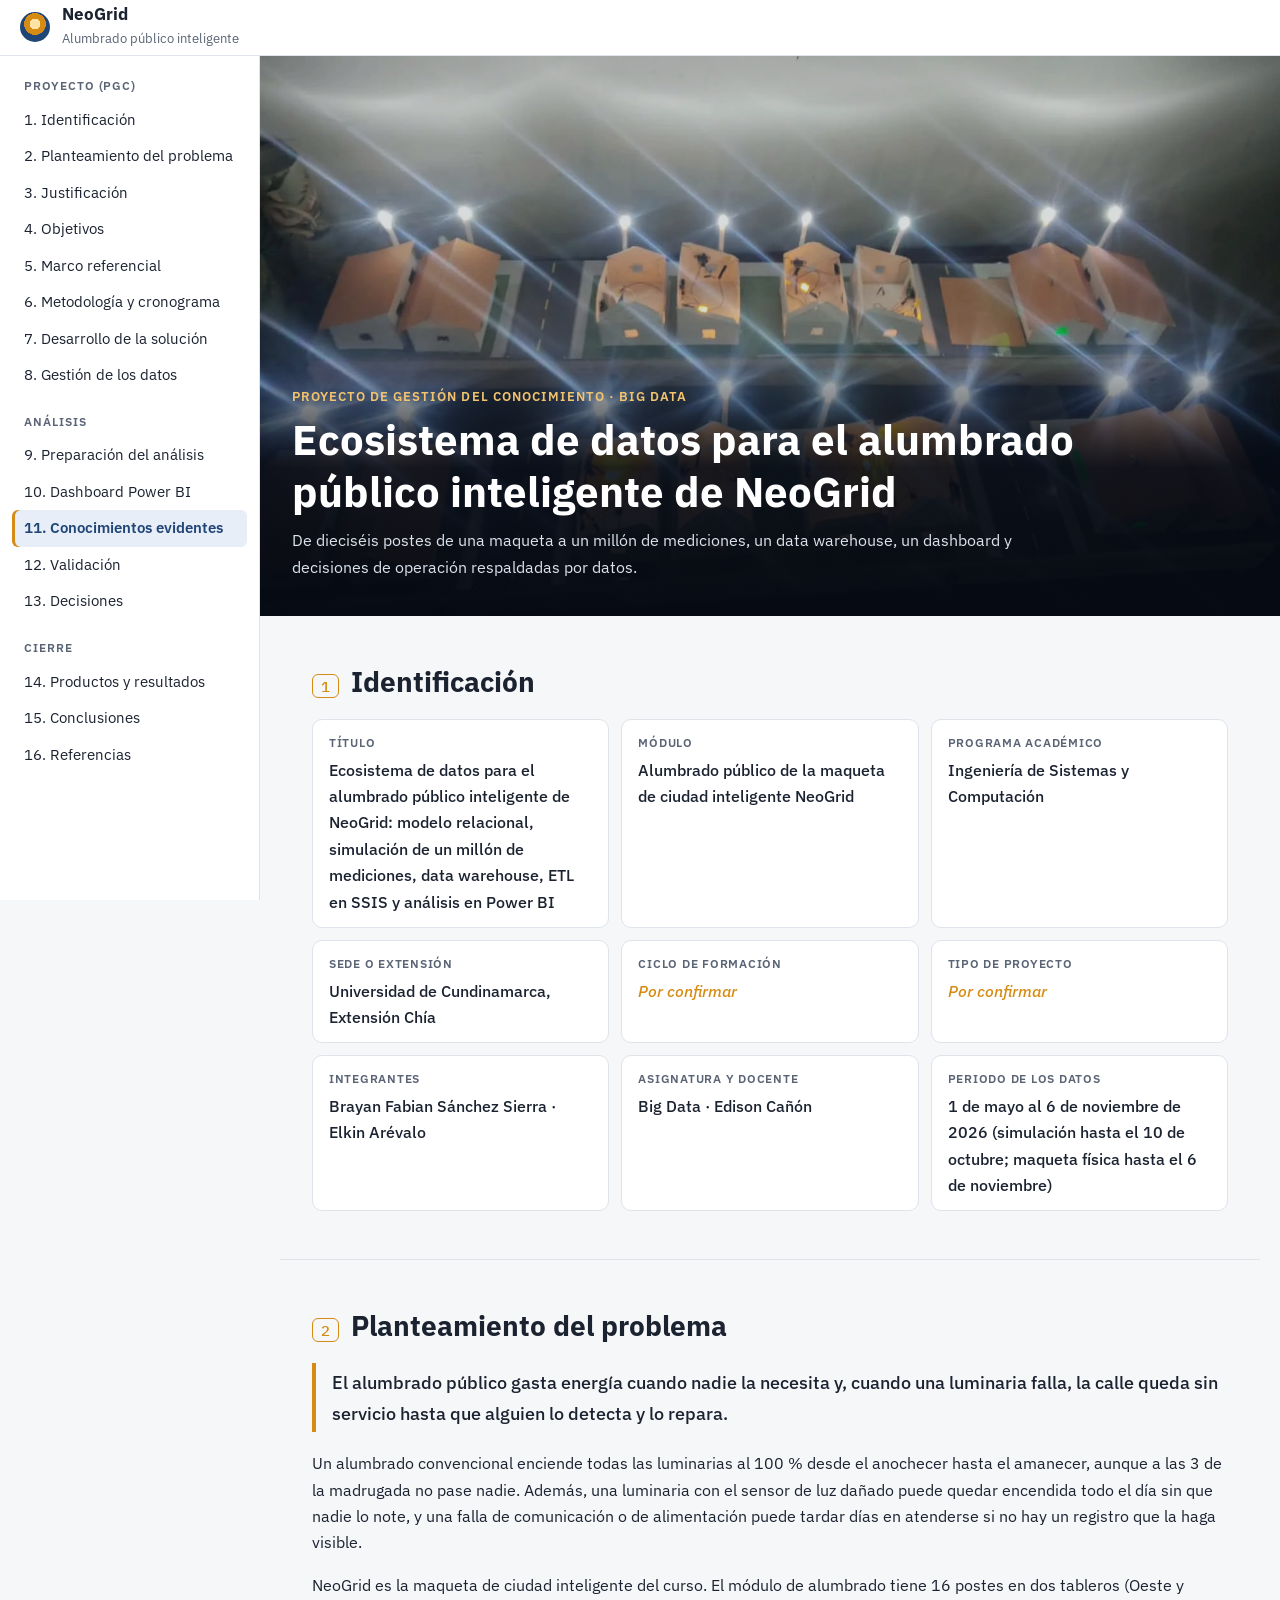
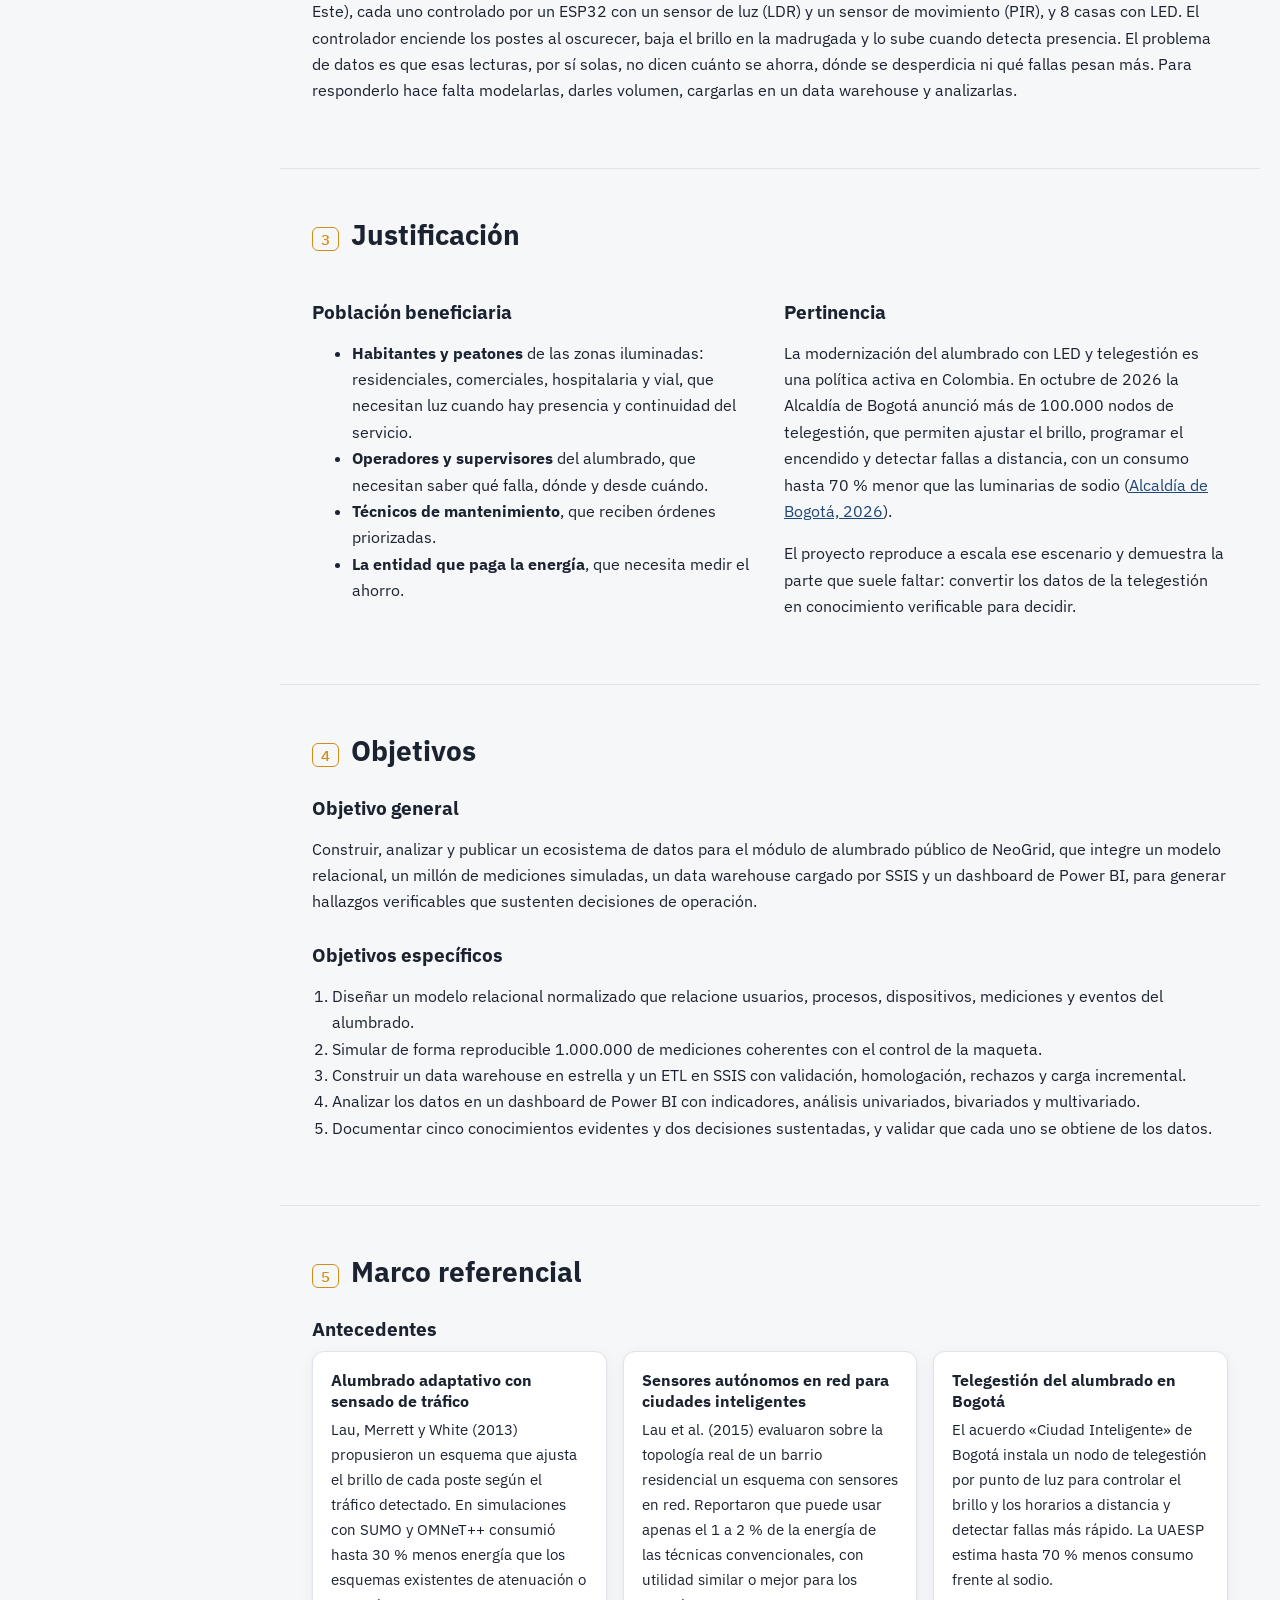
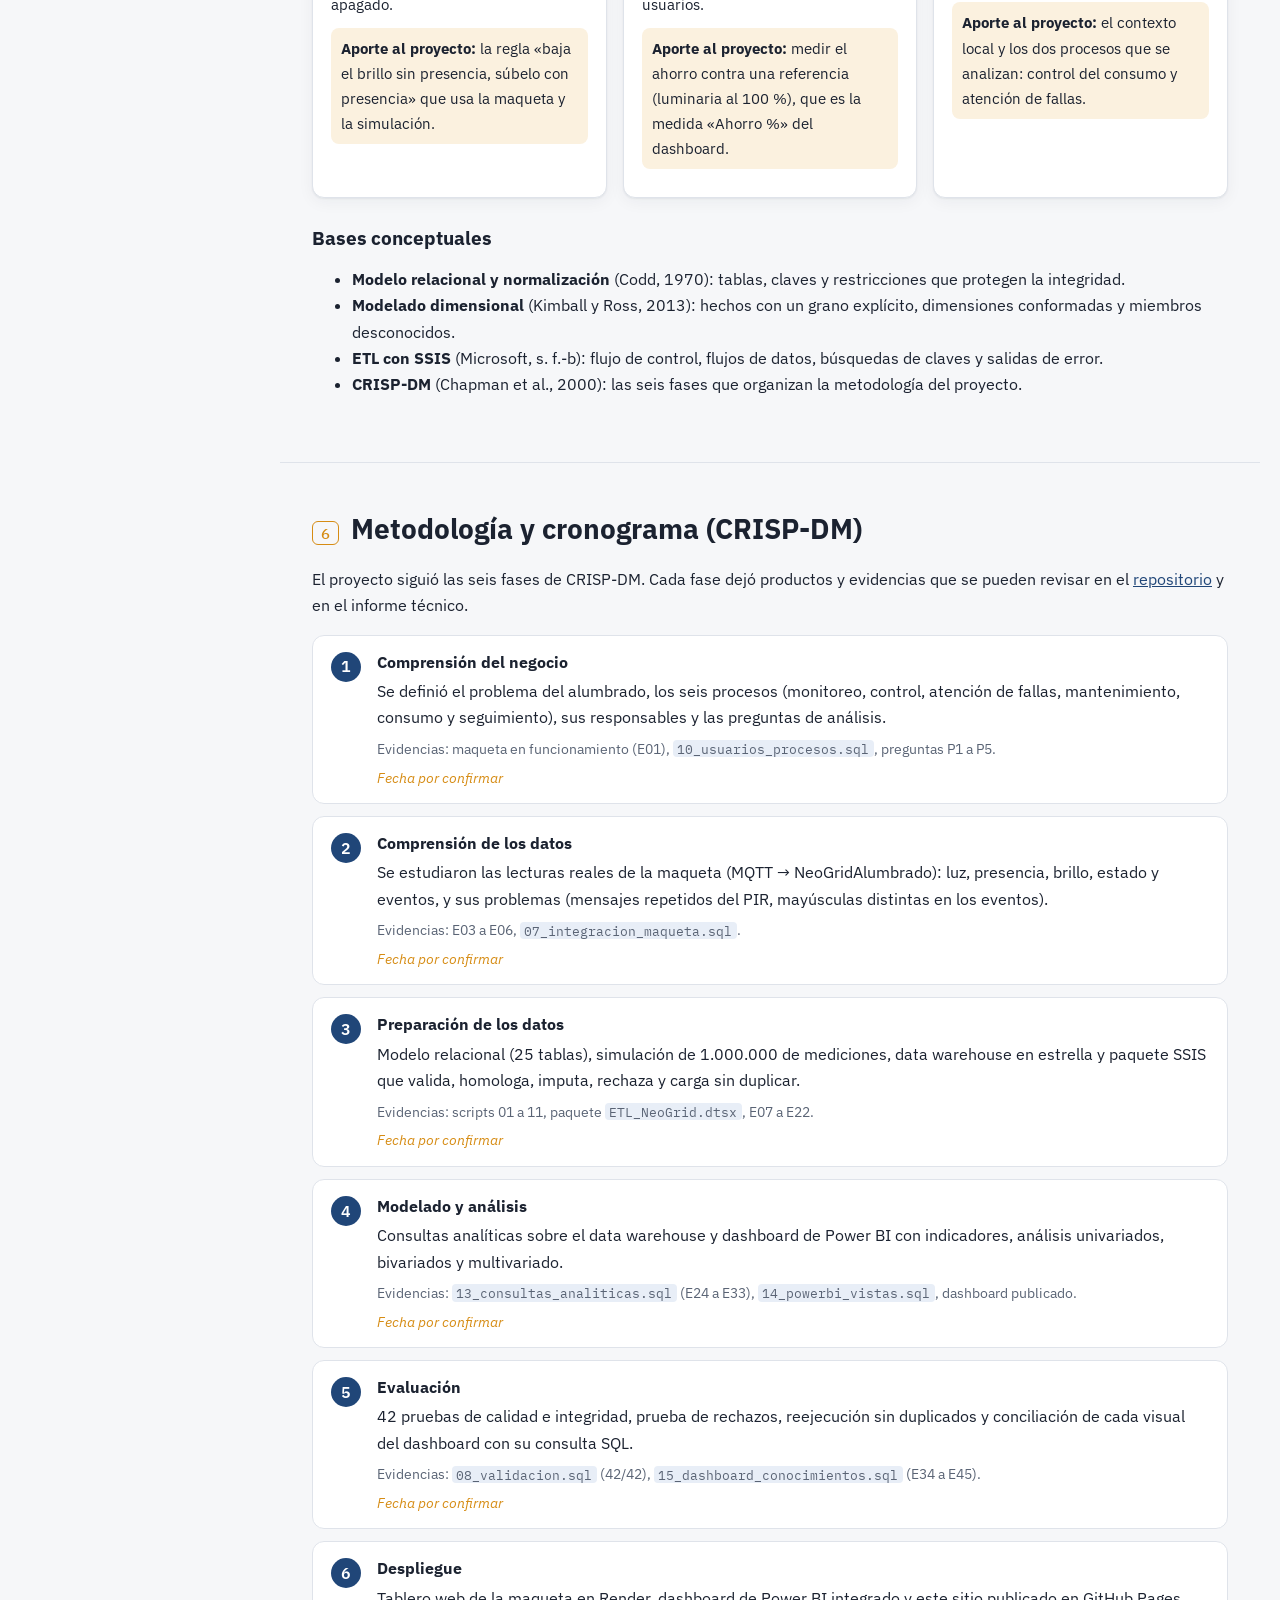
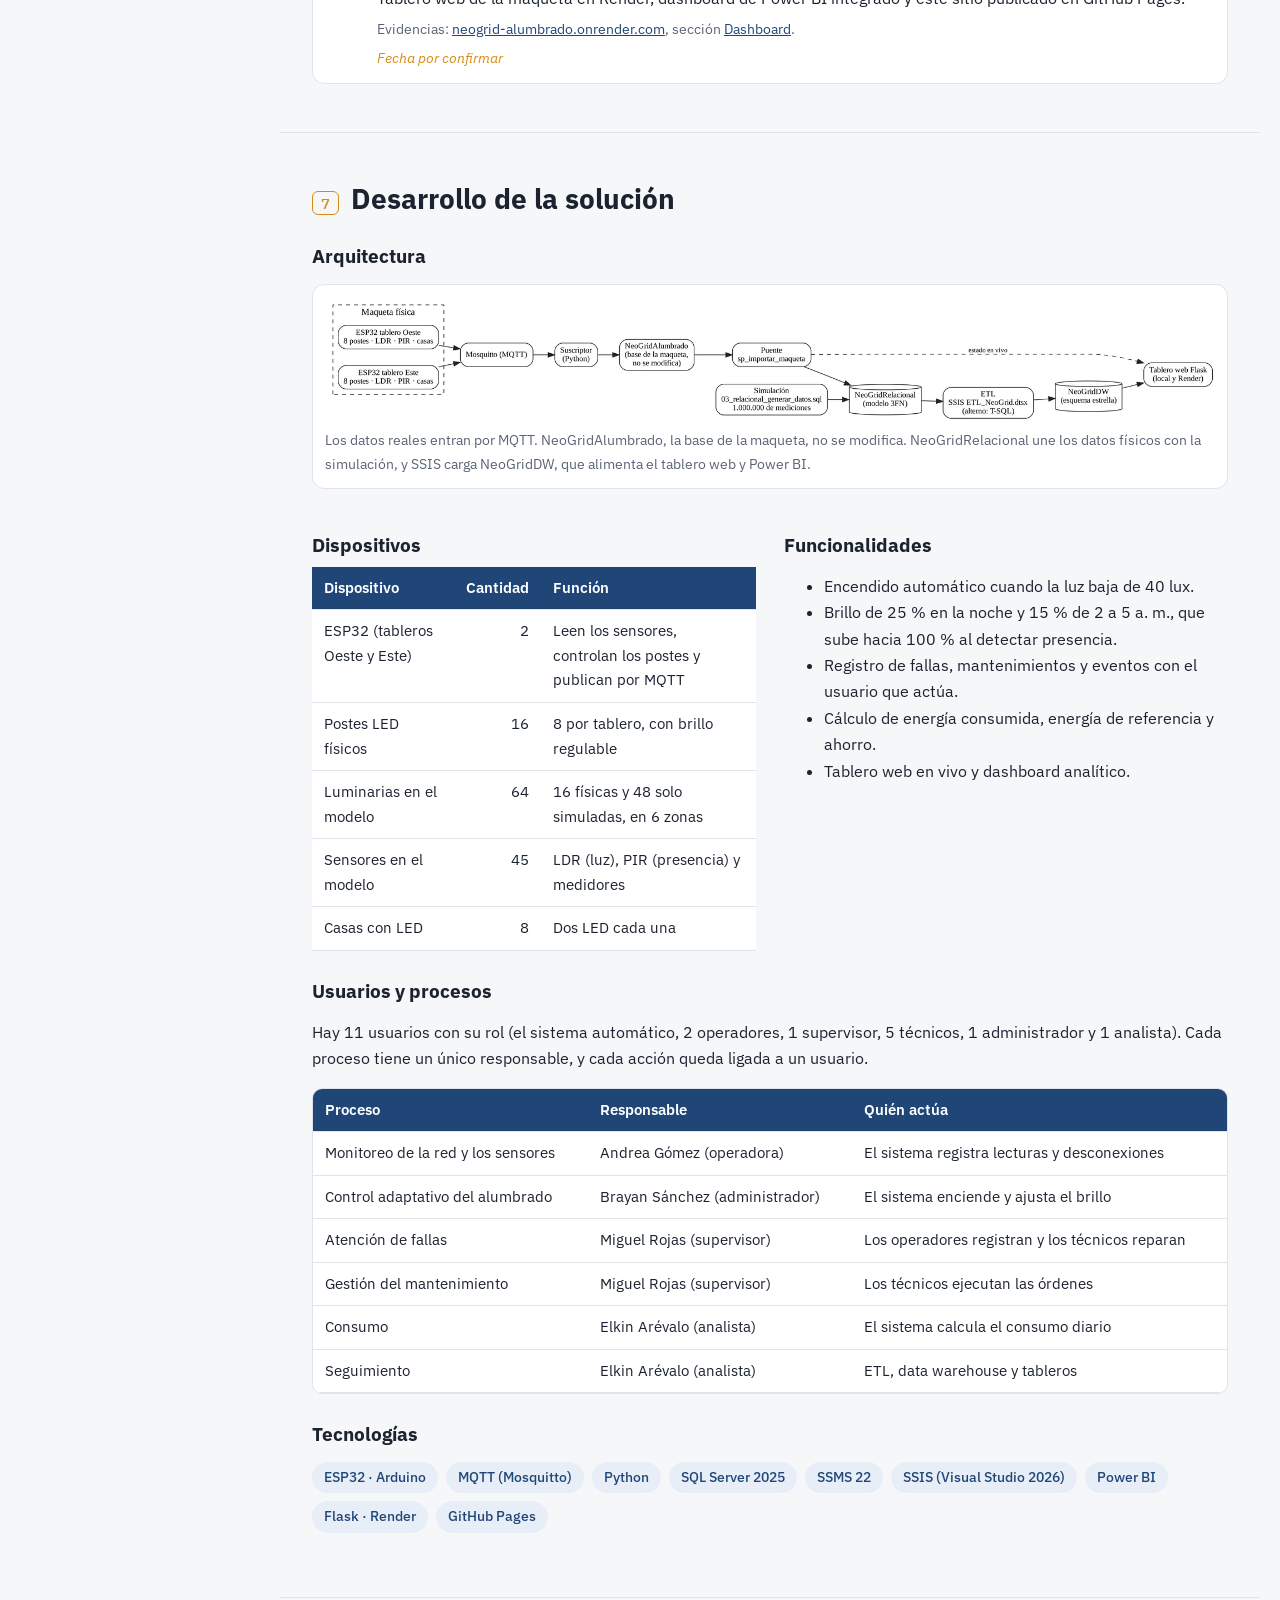
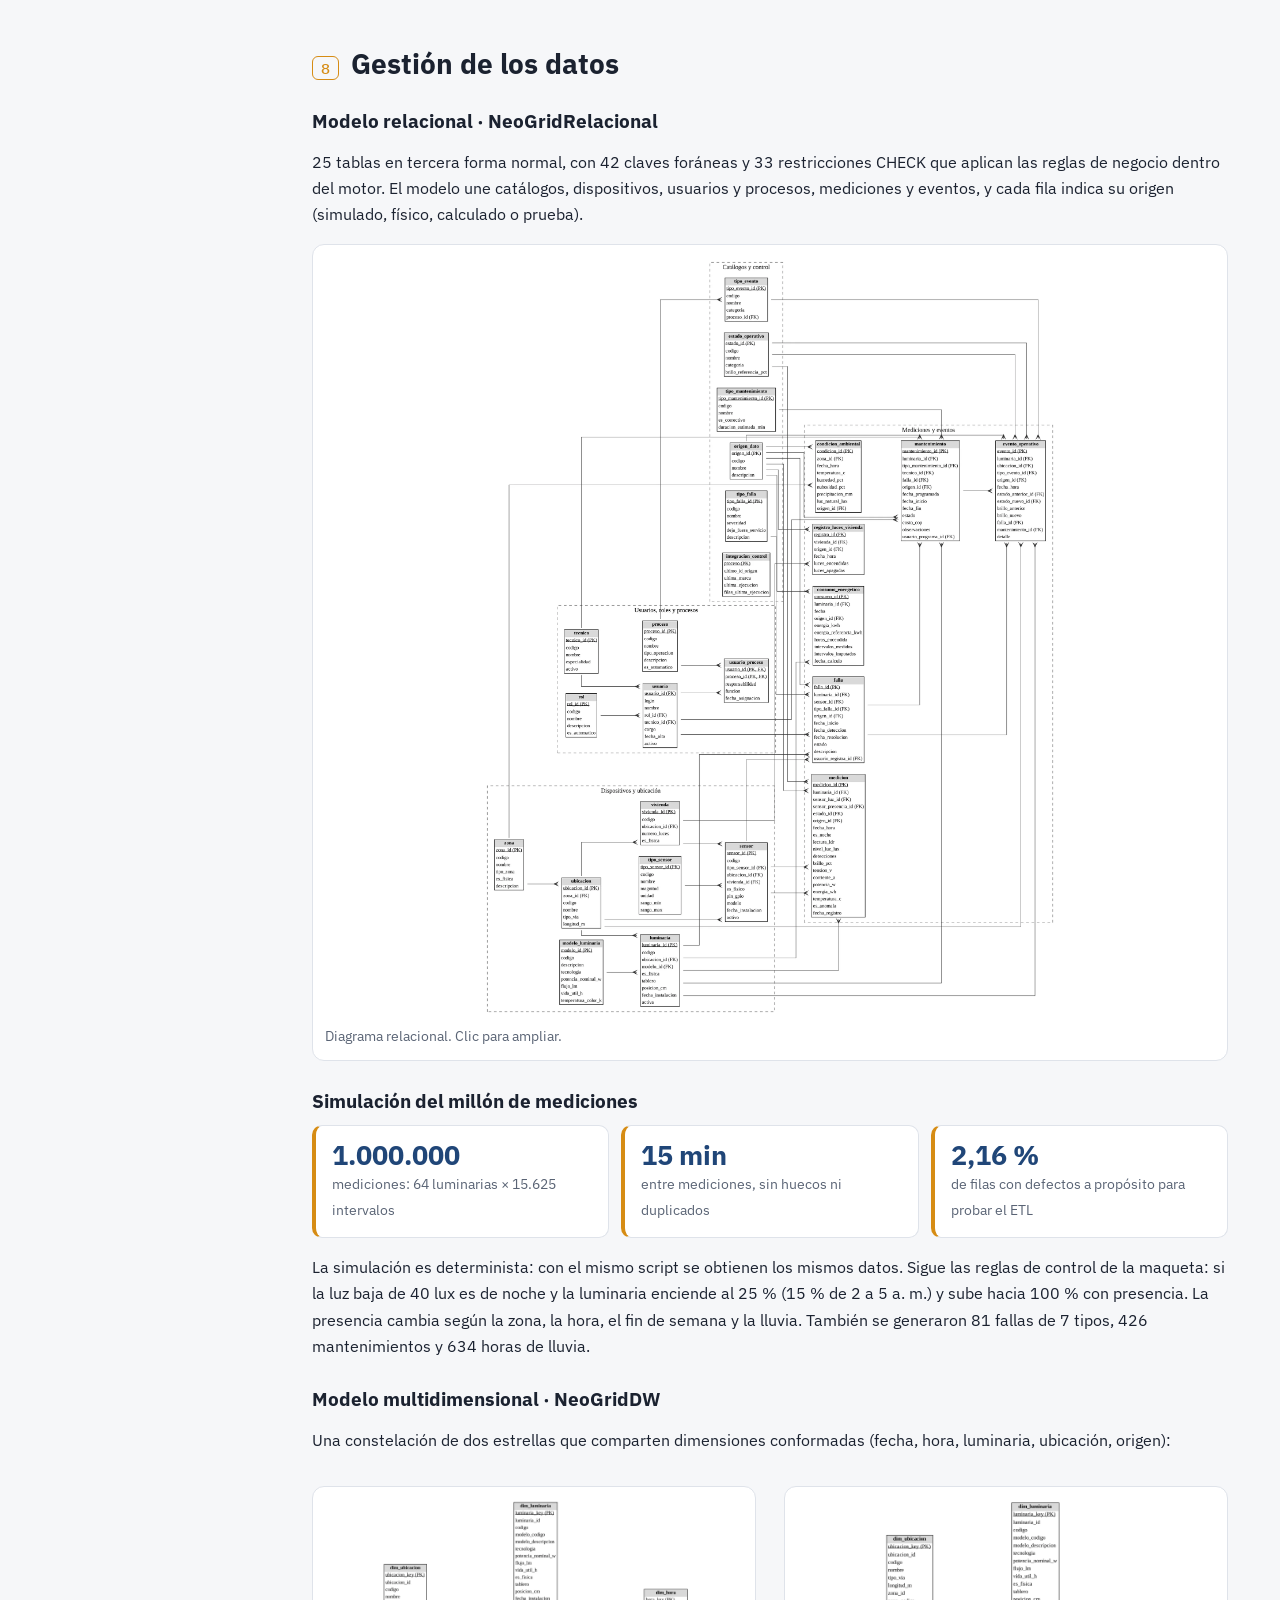
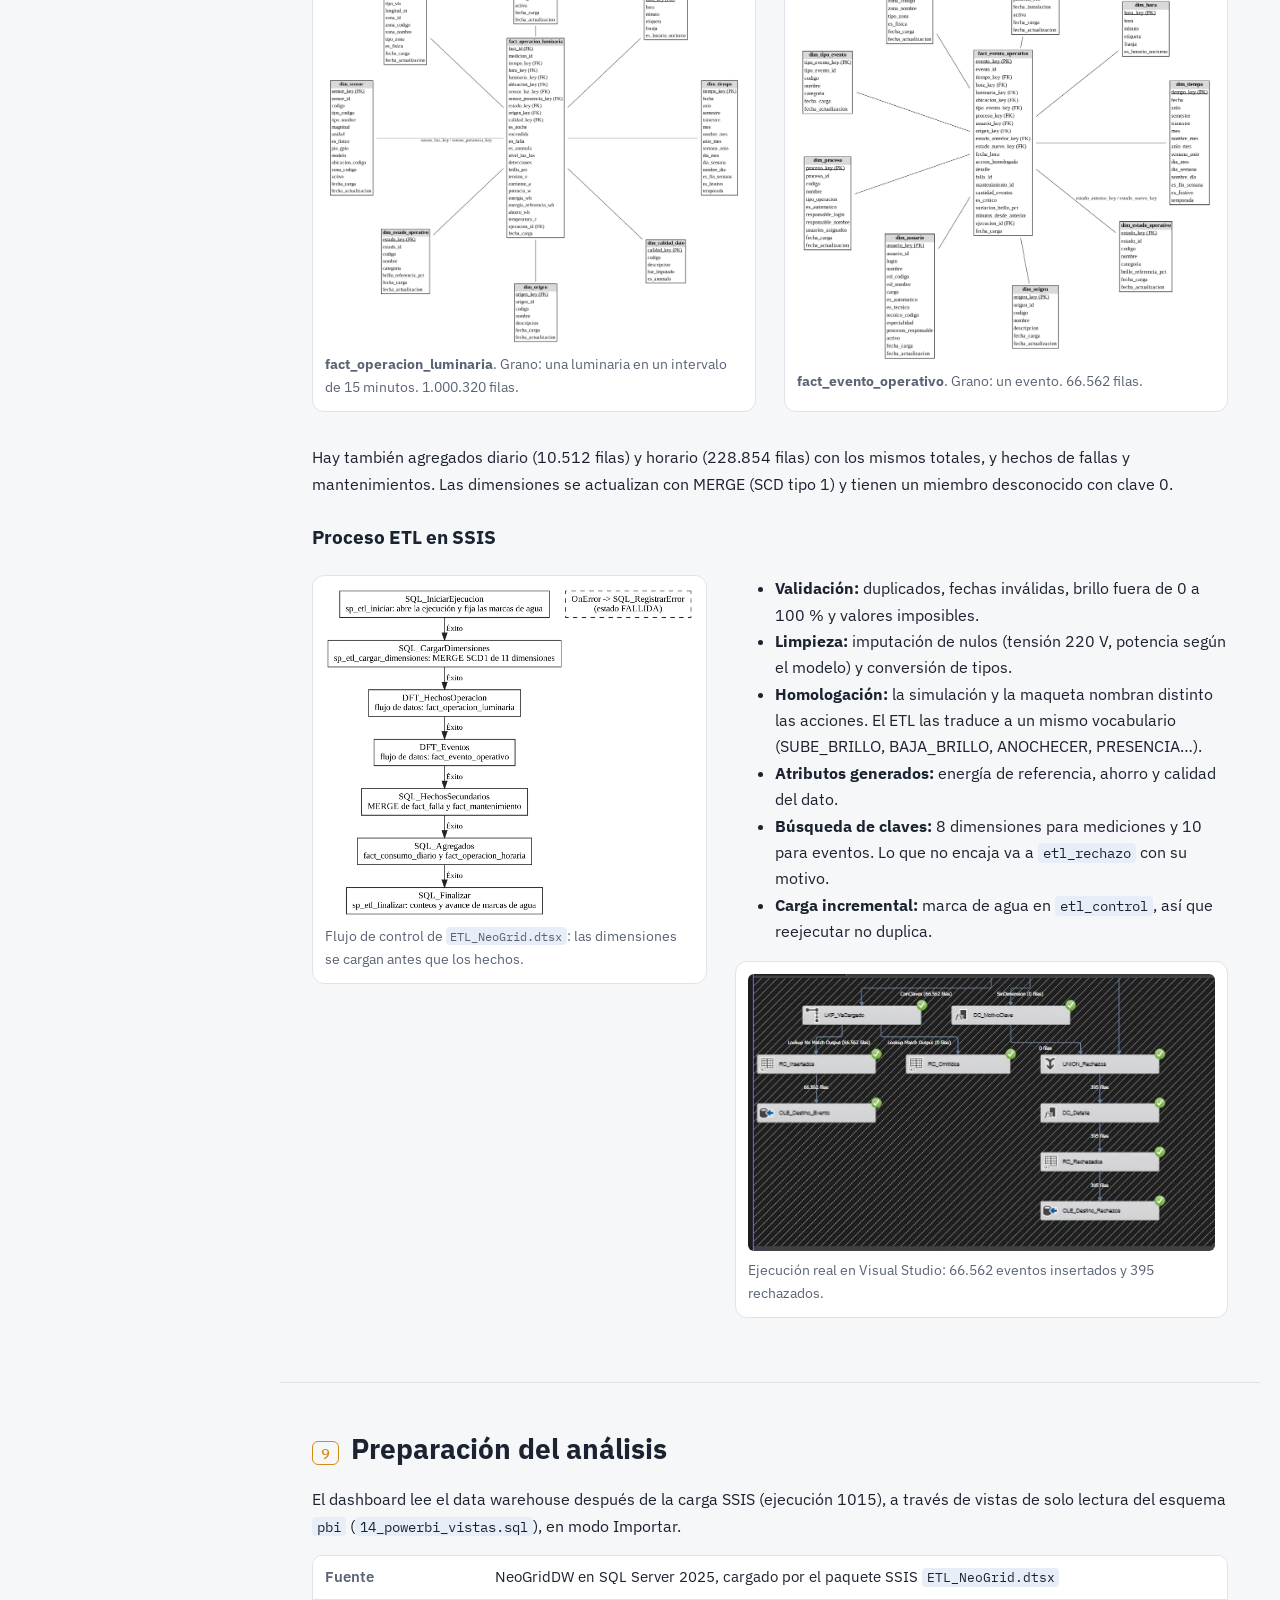
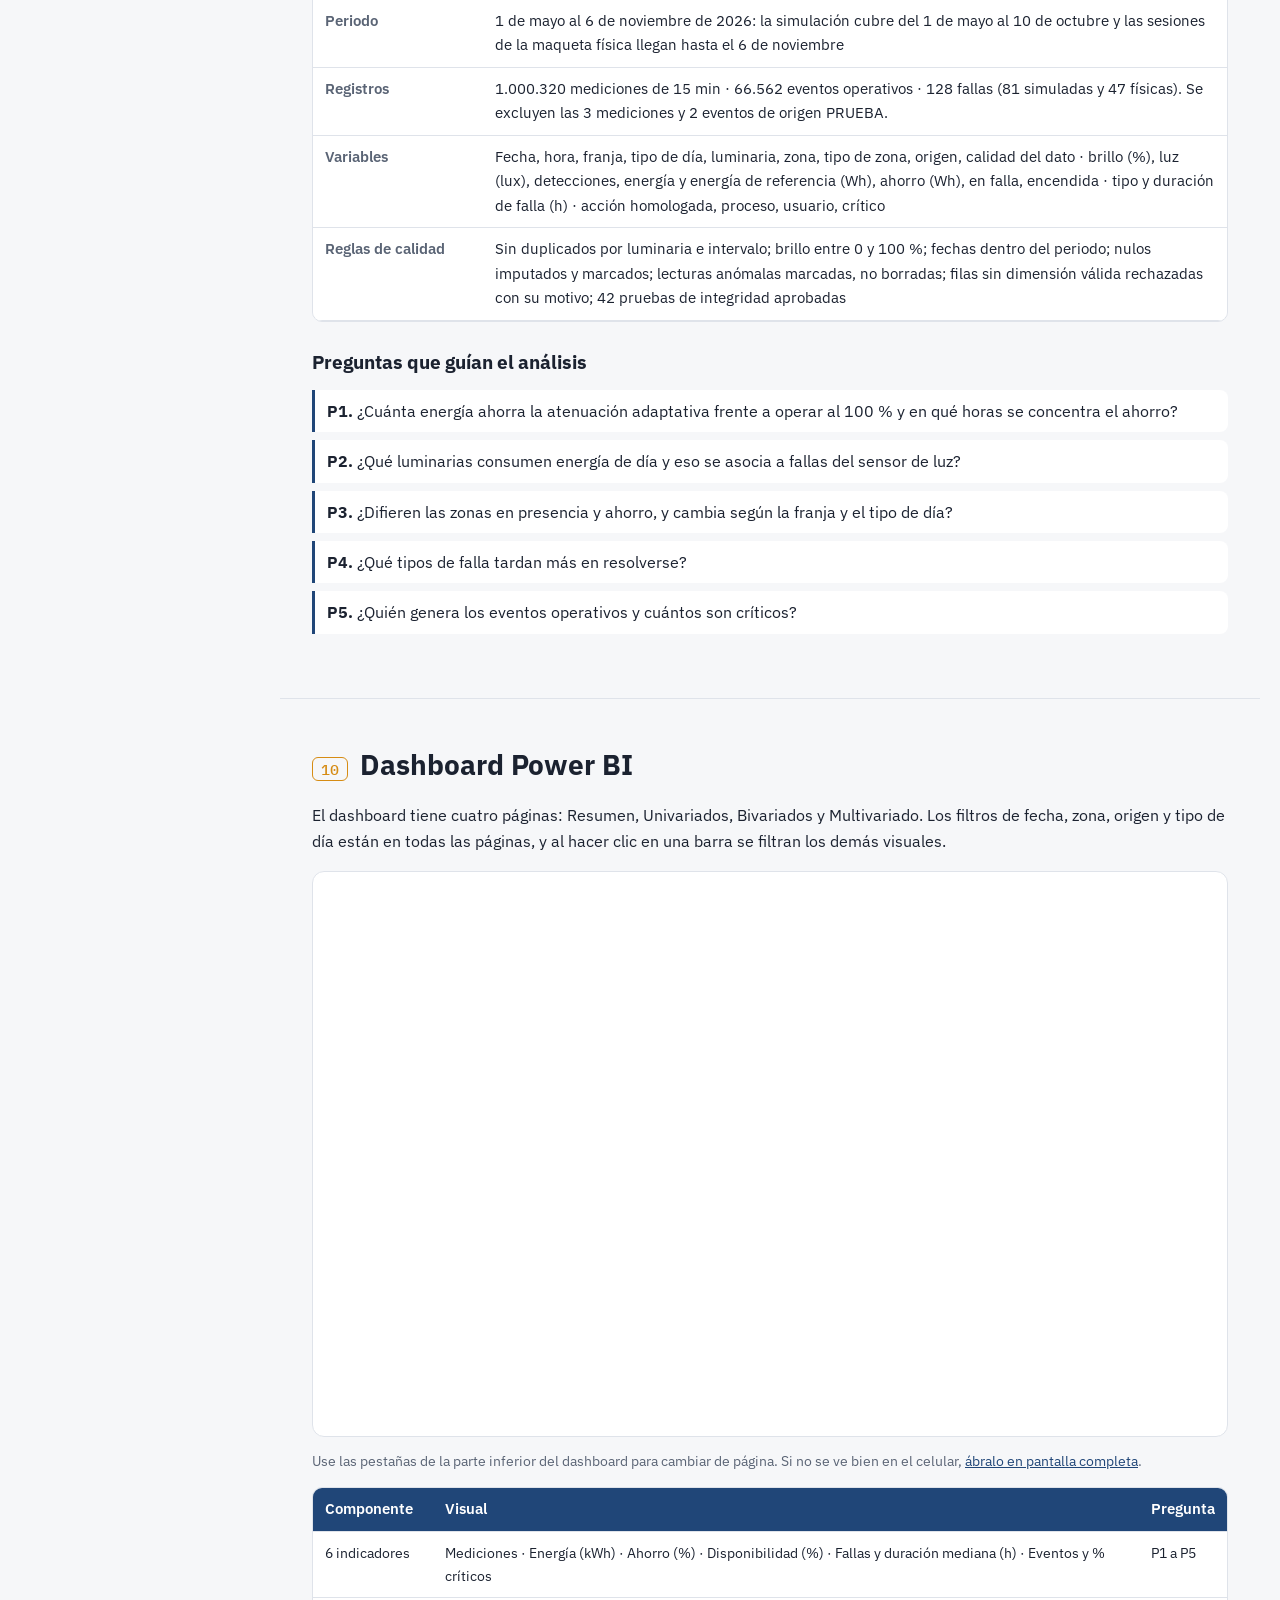
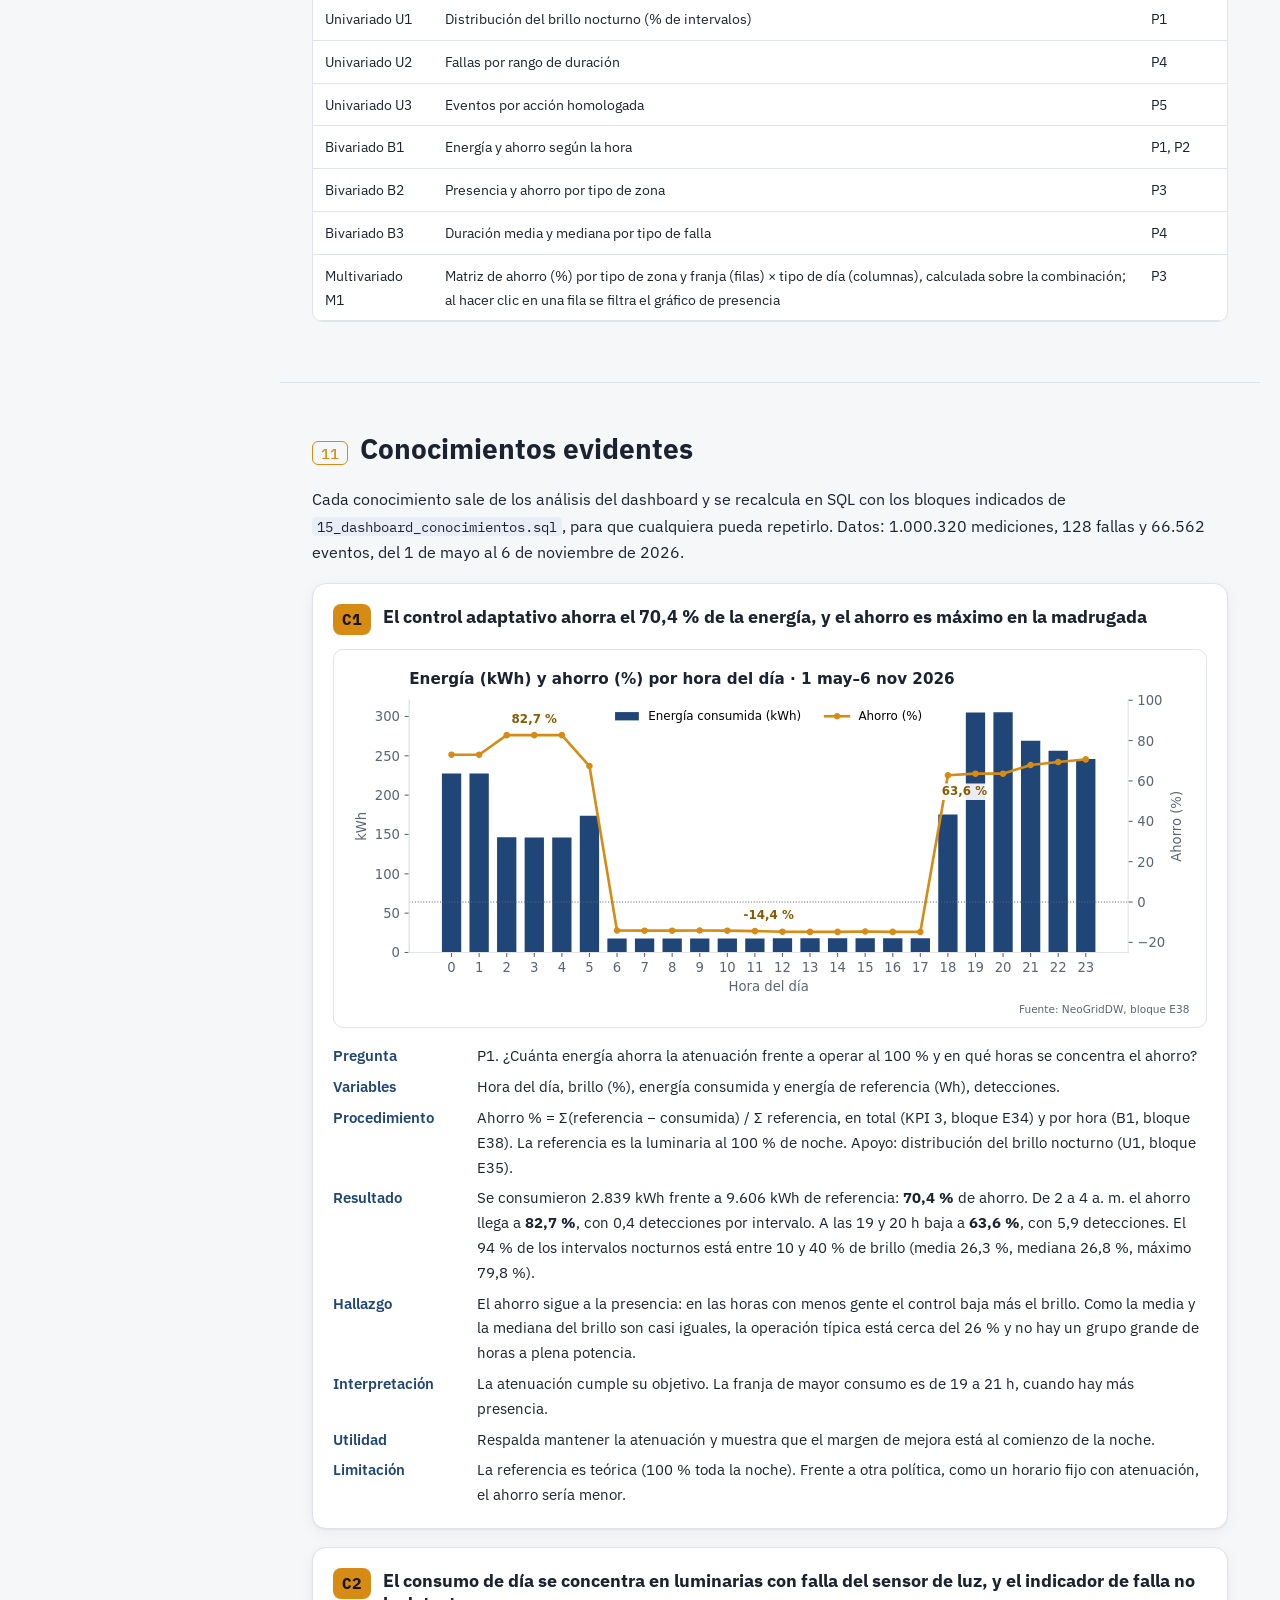
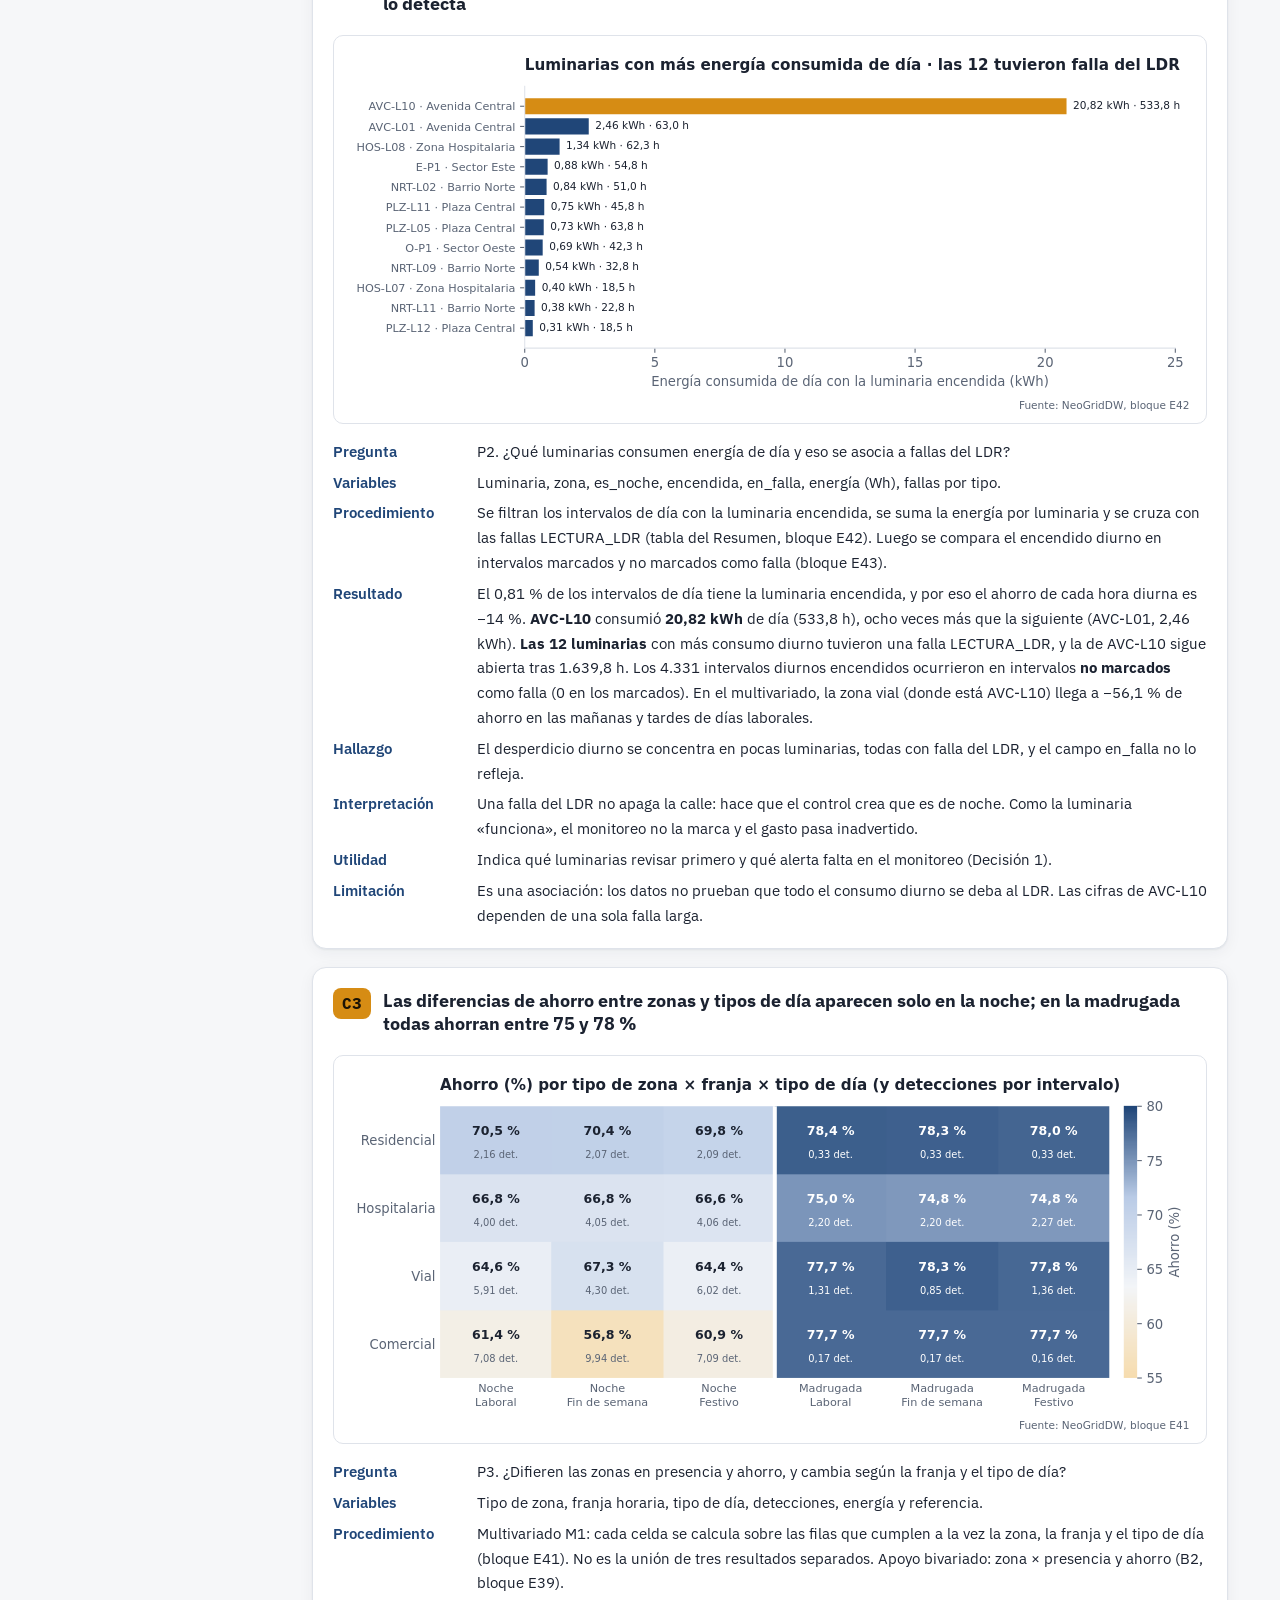
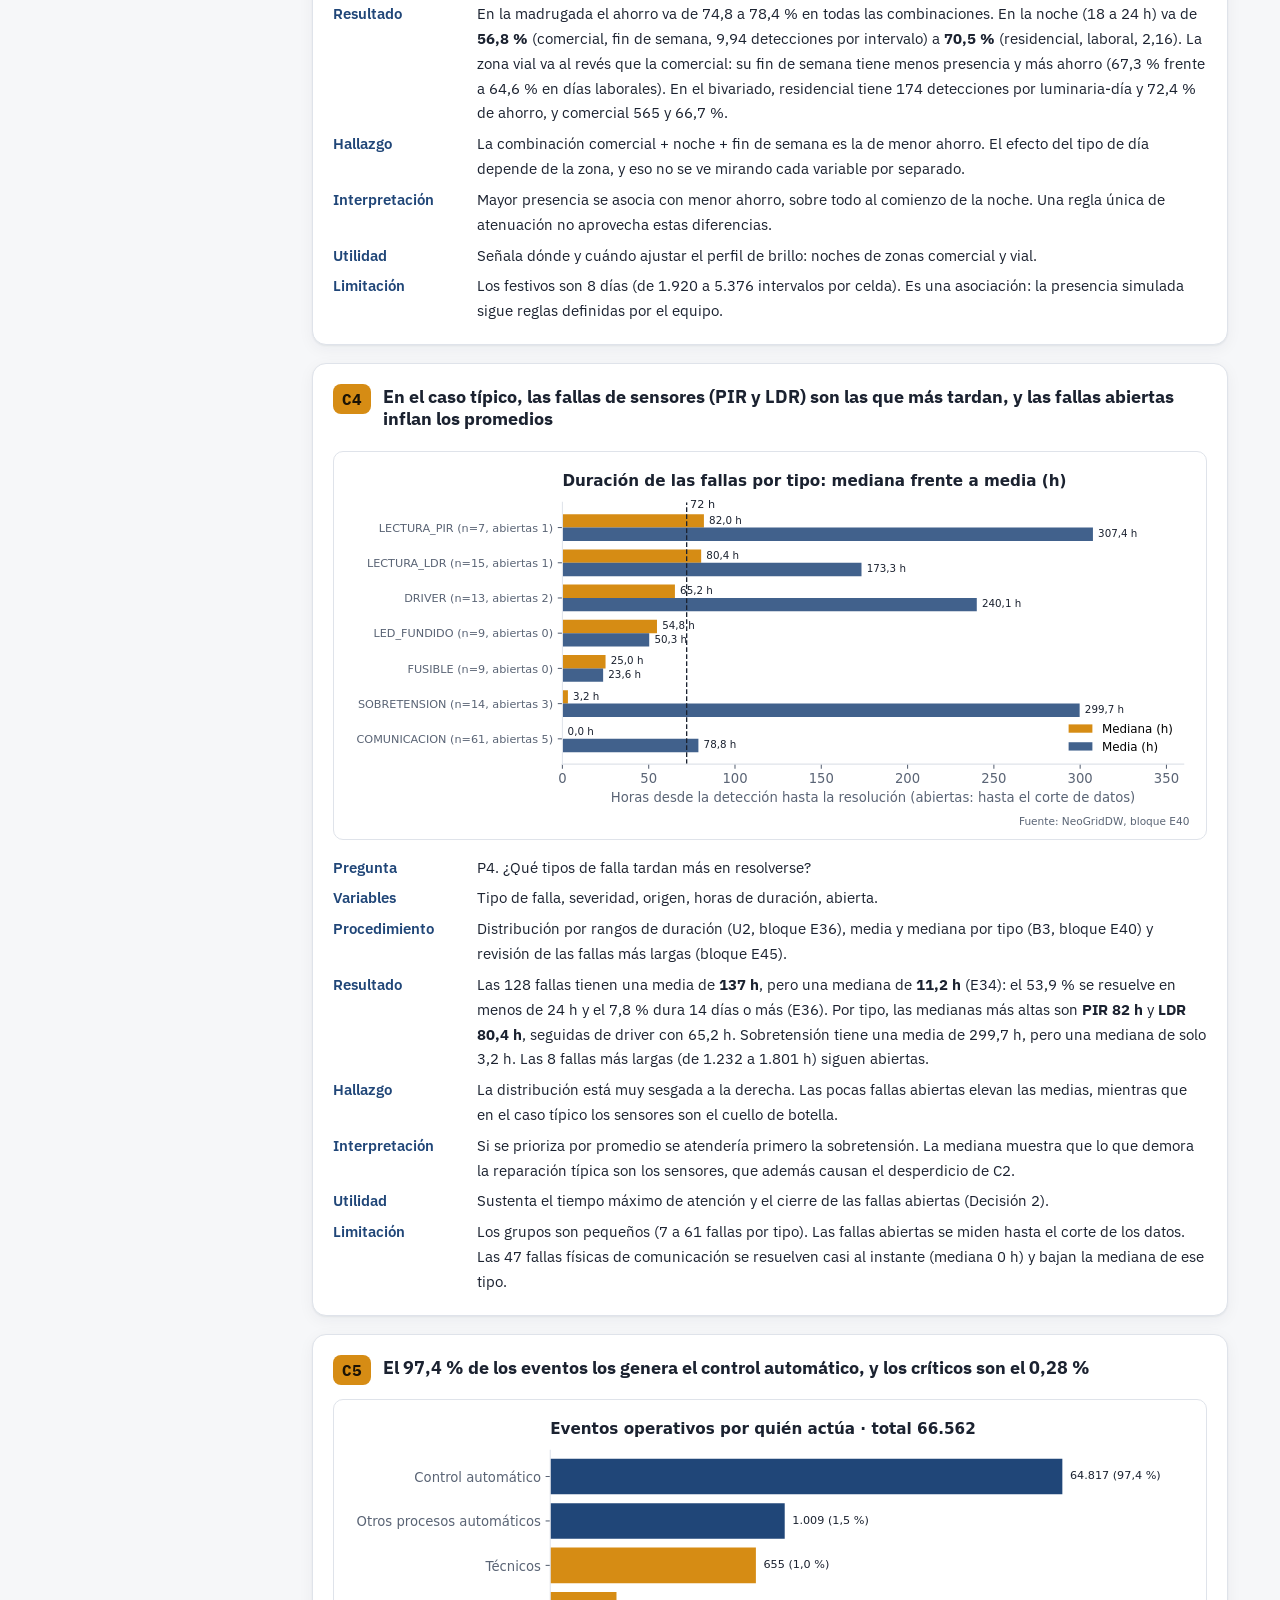
==== commit 11b20006: "Sitio: dashboard de Power BI integrado (Publicar en la web) [skip render] Co-Authored-By: Claude Opu" ====
--- a/docs/index.html
+++ b/docs/index.html
@@ -337,9 +337,9 @@
   <h2><span>10</span> Dashboard Power BI</h2>
   <p>El dashboard tiene cuatro páginas: Resumen, Univariados, Bivariados y Multivariado. Los filtros de fecha, zona, origen y tipo de día están en todas las páginas, y al hacer clic en una barra se filtran los demás visuales.</p>
   <div class="pbi" id="pbi">
-    <!-- PBI_IFRAME -->
-    <p class="pbi__aviso">El dashboard interactivo se integra aquí cuando quede publicado en el servicio de Power BI.</p>
-  </div>
+    <iframe title="Dashboard NeoGrid · Alumbrado público (Power BI)" src="https://app.powerbi.com/view?r=eyJrIjoiMmRiZmM2OWUtM2EzZi00ZjZlLWEwYmMtYzdjZDgyOTk4YzlmIiwidCI6IjA3ZGE2N2EwLTFmNDMtNGU4Yy05NzdmLTVmODhiNjQ3MGVlNiIsImMiOjR9" allowfullscreen="true" loading="lazy"></iframe>
+  </div>
+  <p class="nota-pbi">Use las pestañas de la parte inferior del dashboard para cambiar de página. Si no se ve bien en el celular, <a href="https://app.powerbi.com/view?r=eyJrIjoiMmRiZmM2OWUtM2EzZi00ZjZlLWEwYmMtYzdjZDgyOTk4YzlmIiwidCI6IjA3ZGE2N2EwLTFmNDMtNGU4Yy05NzdmLTVmODhiNjQ3MGVlNiIsImMiOjR9" target="_blank" rel="noopener">ábralo en pantalla completa</a>.</p>
   <div class="tabla-desplazable">
   <table class="tabla-compacta">
     <thead><tr><th>Componente</th><th>Visual</th><th>Pregunta</th></tr></thead>
@@ -351,7 +351,7 @@
       <tr><td>Bivariado B1</td><td>Energía y ahorro según la hora</td><td>P1, P2</td></tr>
       <tr><td>Bivariado B2</td><td>Presencia y ahorro por tipo de zona</td><td>P3</td></tr>
       <tr><td>Bivariado B3</td><td>Duración media y mediana por tipo de falla</td><td>P4</td></tr>
-      <tr><td>Multivariado M1</td><td>Ahorro por tipo de zona × franja × tipo de día, calculado sobre la combinación</td><td>P3</td></tr>
+      <tr><td>Multivariado M1</td><td>Matriz de ahorro (%) por tipo de zona y franja (filas) × tipo de día (columnas), calculada sobre la combinación; al hacer clic en una fila se filtra el gráfico de presencia</td><td>P3</td></tr>
     </tbody>
   </table>
   </div>
@@ -384,7 +384,7 @@
       <dt>Pregunta</dt><dd>P2. ¿Qué luminarias consumen energía de día y eso se asocia a fallas del LDR?</dd>
       <dt>Variables</dt><dd>Luminaria, zona, es_noche, encendida, en_falla, energía (Wh), fallas por tipo.</dd>
       <dt>Procedimiento</dt><dd>Se filtran los intervalos de día con la luminaria encendida, se suma la energía por luminaria y se cruza con las fallas LECTURA_LDR (tabla del Resumen, bloque E42). Luego se compara el encendido diurno en intervalos marcados y no marcados como falla (bloque E43).</dd>
-      <dt>Resultado</dt><dd>El 0,81 % de los intervalos de día tiene la luminaria encendida, y por eso el ahorro de cada hora diurna es −14 %. <strong>AVC-L10</strong> consumió <strong>20,82 kWh</strong> de día (533,8 h), ocho veces más que la siguiente (AVC-L01, 2,46 kWh). <strong>Las 12 luminarias</strong> con más consumo diurno tuvieron una falla LECTURA_LDR, y la de AVC-L10 sigue abierta tras 1.639,8 h. Los 4.331 intervalos diurnos encendidos ocurrieron en intervalos <strong>no marcados</strong> como falla (0 en los marcados).</dd>
+      <dt>Resultado</dt><dd>El 0,81 % de los intervalos de día tiene la luminaria encendida, y por eso el ahorro de cada hora diurna es −14 %. <strong>AVC-L10</strong> consumió <strong>20,82 kWh</strong> de día (533,8 h), ocho veces más que la siguiente (AVC-L01, 2,46 kWh). <strong>Las 12 luminarias</strong> con más consumo diurno tuvieron una falla LECTURA_LDR, y la de AVC-L10 sigue abierta tras 1.639,8 h. Los 4.331 intervalos diurnos encendidos ocurrieron en intervalos <strong>no marcados</strong> como falla (0 en los marcados). En el multivariado, la zona vial (donde está AVC-L10) llega a −56,1 % de ahorro en las mañanas y tardes de días laborales.</dd>
       <dt>Hallazgo</dt><dd>El desperdicio diurno se concentra en pocas luminarias, todas con falla del LDR, y el campo en_falla no lo refleja.</dd>
       <dt>Interpretación</dt><dd>Una falla del LDR no apaga la calle: hace que el control crea que es de noche. Como la luminaria «funciona», el monitoreo no la marca y el gasto pasa inadvertido.</dd>
       <dt>Utilidad</dt><dd>Indica qué luminarias revisar primero y qué alerta falta en el monitoreo (Decisión 1).</dd>
--- a/docs/estilo.css
+++ b/docs/estilo.css
@@ -145,6 +145,7 @@
 /* Dashboard */
 .pbi { position: relative; width: 100%; aspect-ratio: 16 / 9.9; background: var(--superficie); border: 1px solid var(--linea); border-radius: 12px; overflow: hidden; margin: 12px 0 16px; display: grid; place-items: center; }
 .pbi iframe { position: absolute; inset: 0; width: 100%; height: 100%; border: 0; }
+.nota-pbi { font-size: .9rem; color: var(--suave); margin: -4px 0 14px; }
 .pbi__aviso { color: var(--suave); padding: 24px; text-align: center; }
 .tabla-compacta td { font-size: .9rem; }
 
@@ -199,7 +200,7 @@
   .ficha-c { grid-template-columns: 1fr; }
   .ficha-c dt { margin-top: 6px; }
   .portada__texto { position: static; background: #0b1220; padding: 20px 16px; }
-  .pbi { aspect-ratio: 9 / 16; }
+  .pbi { aspect-ratio: 4 / 3; }
   .grafico-img { overflow-x: auto; }
   .grafico-img img { min-width: 640px; }
 }
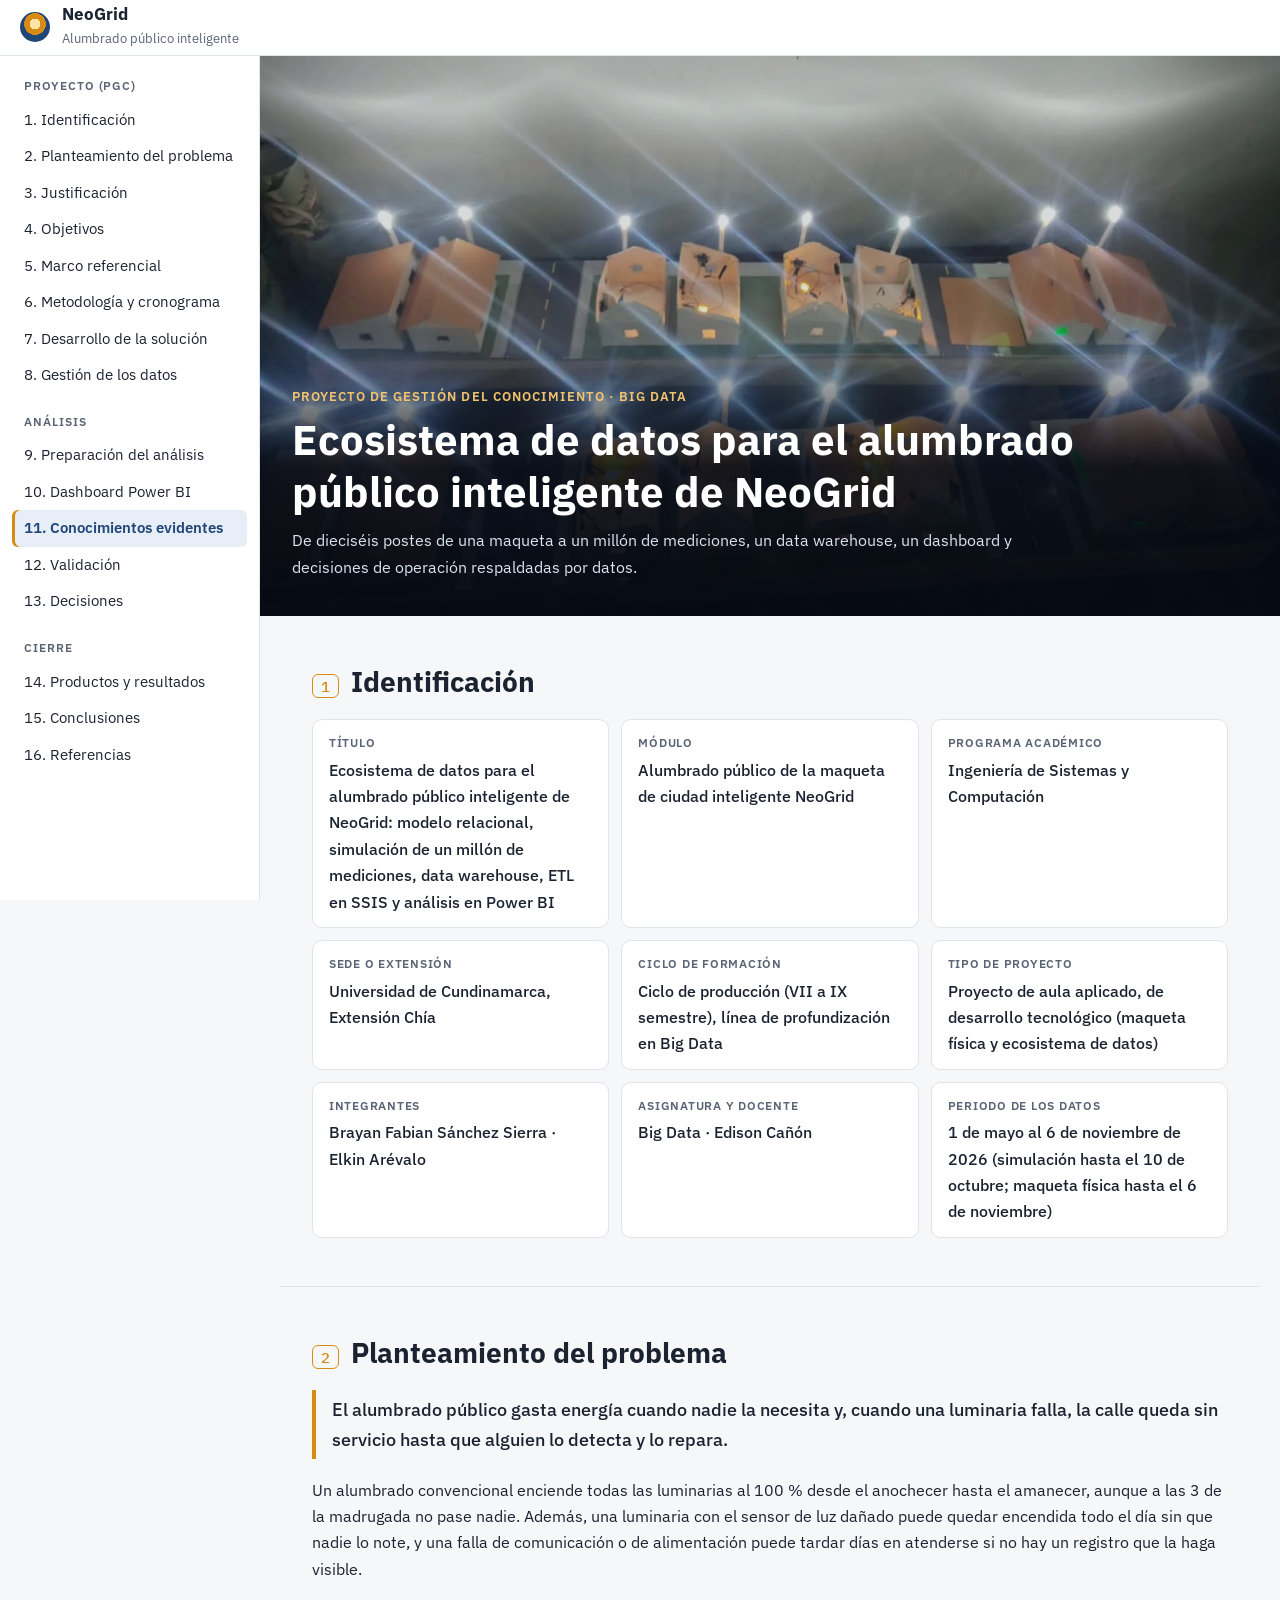
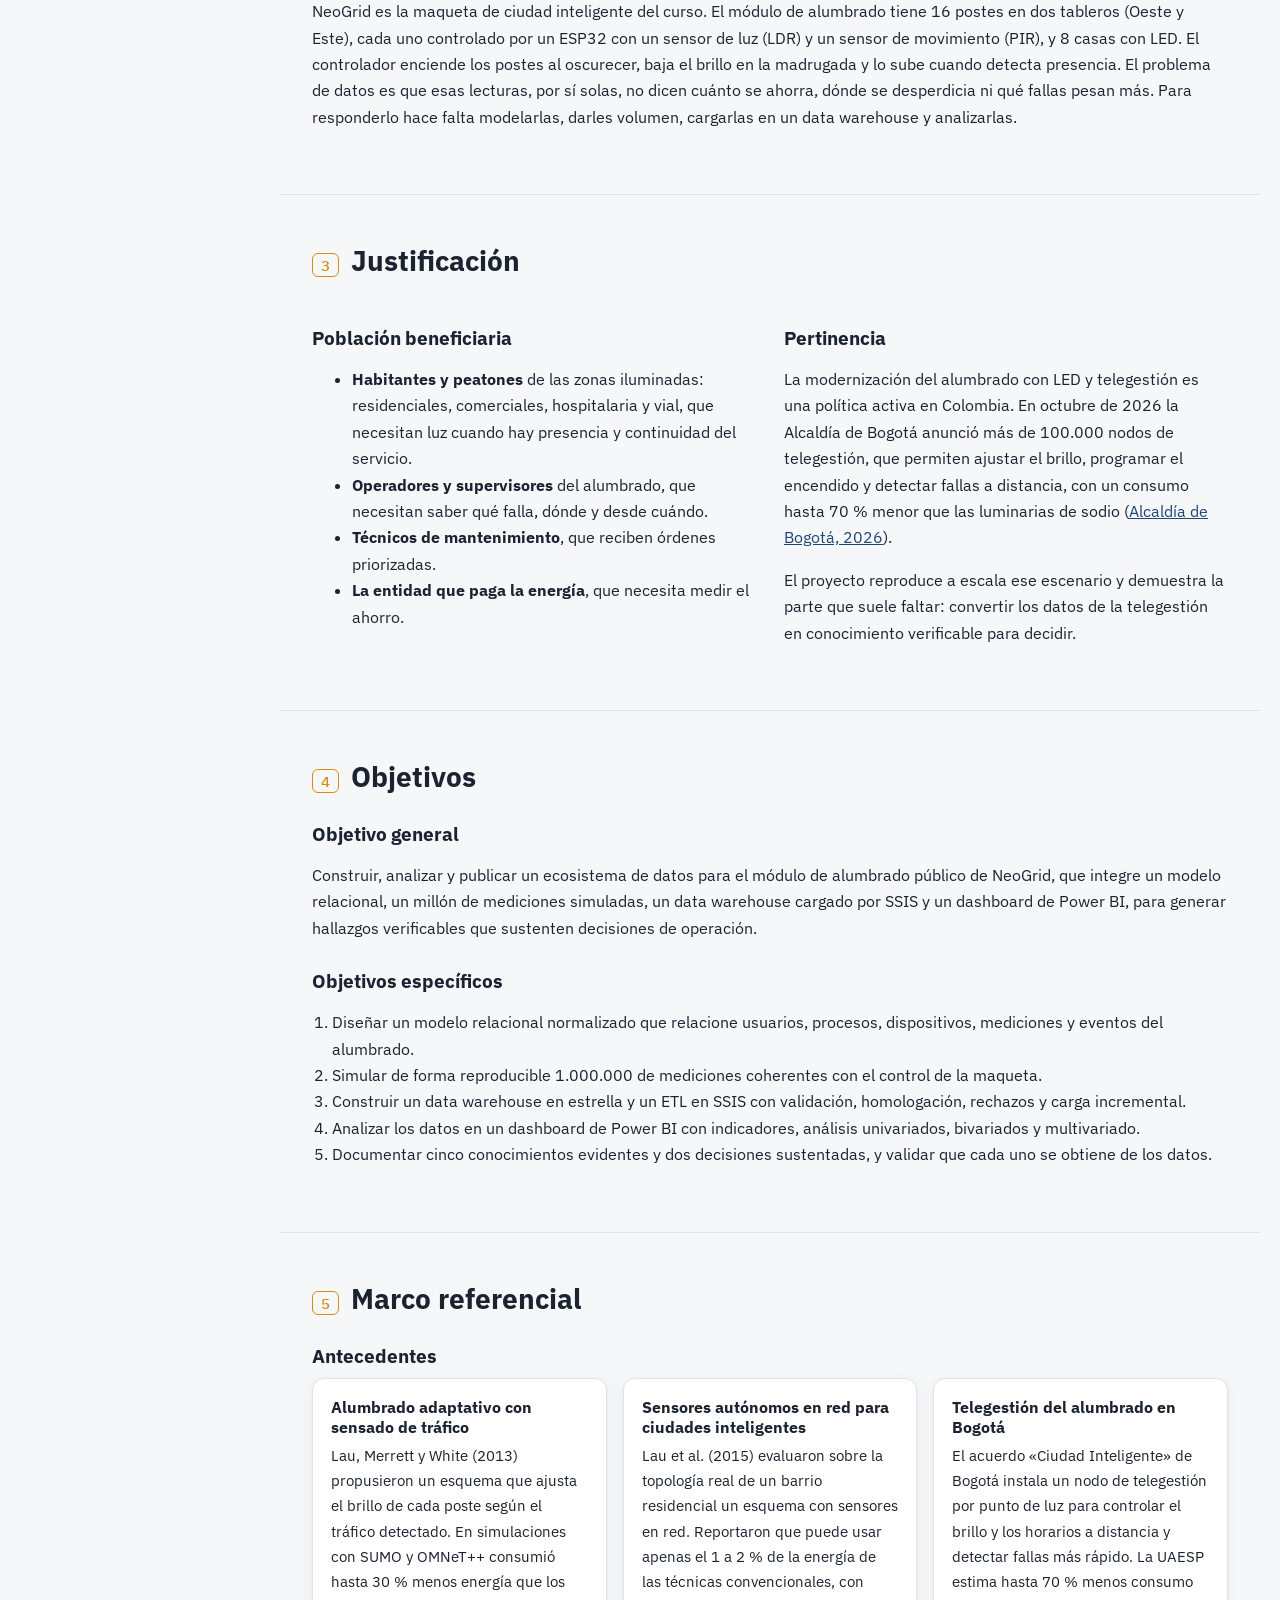
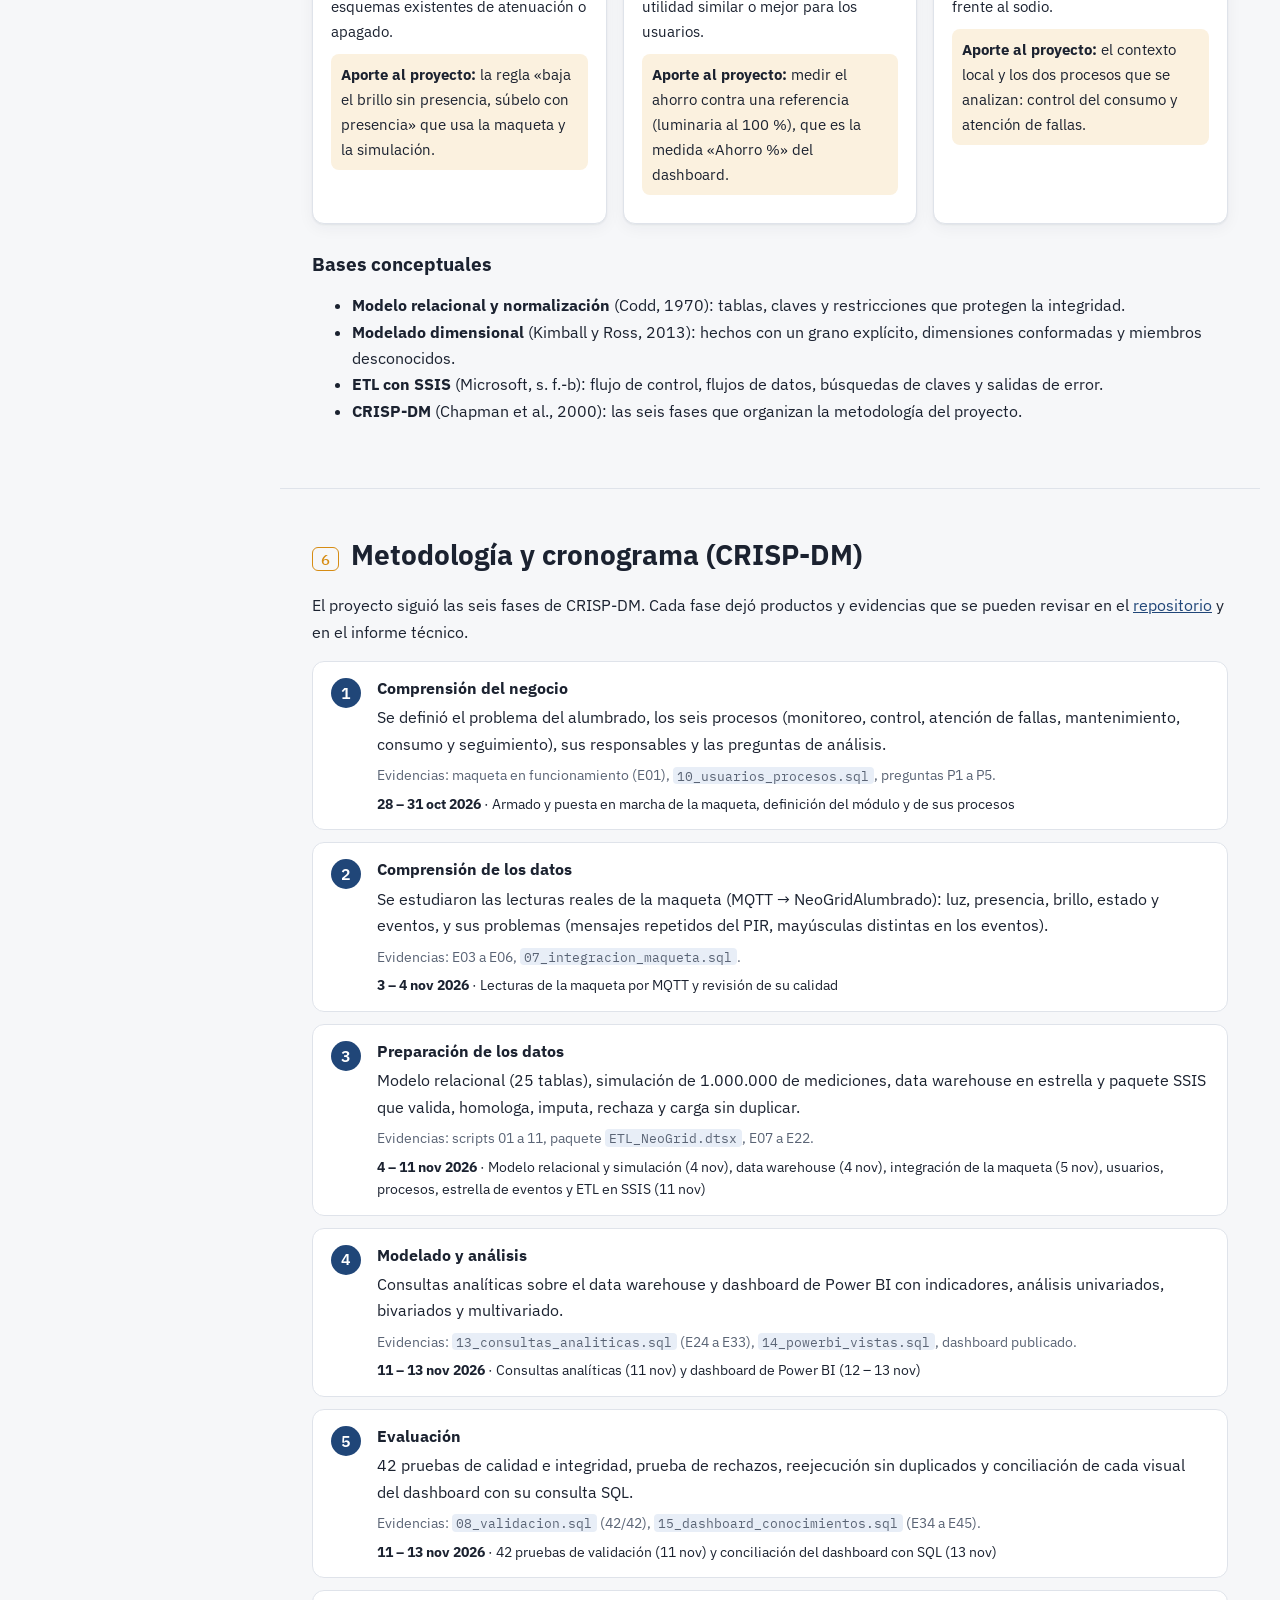
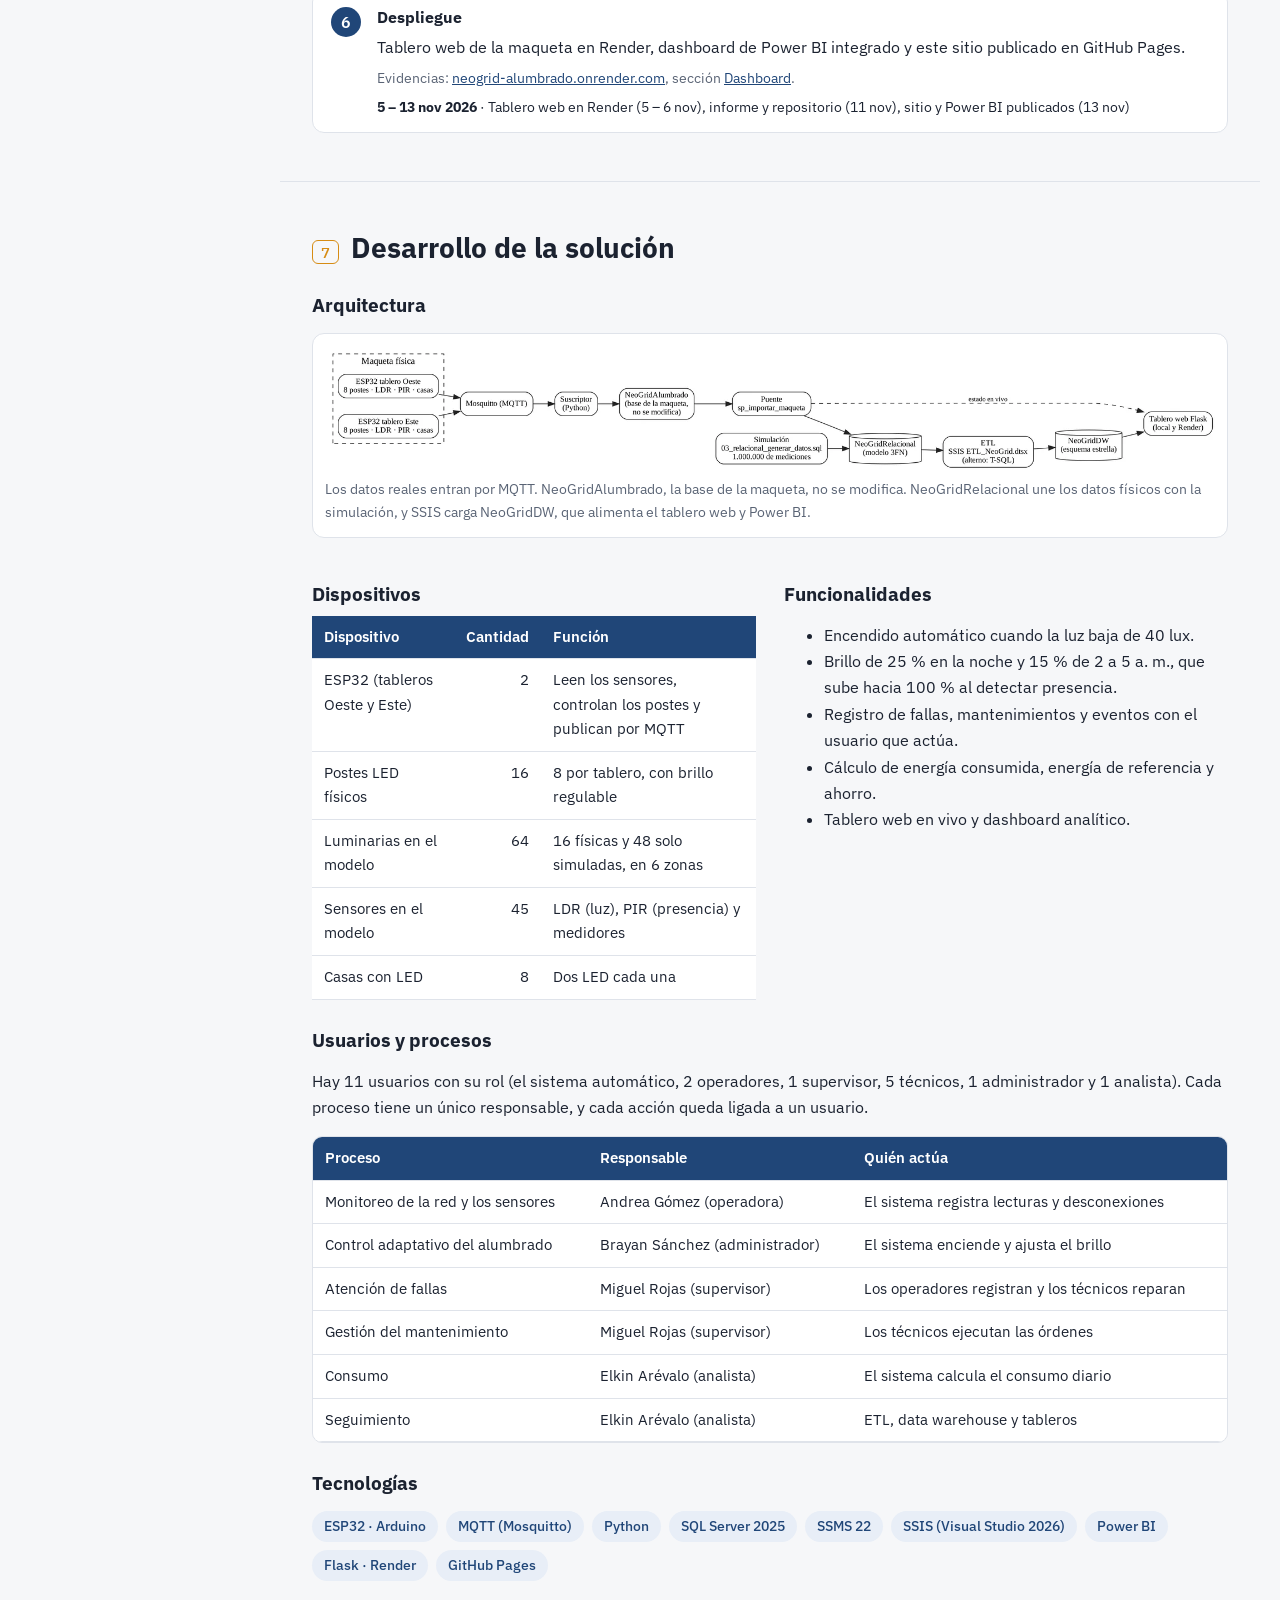
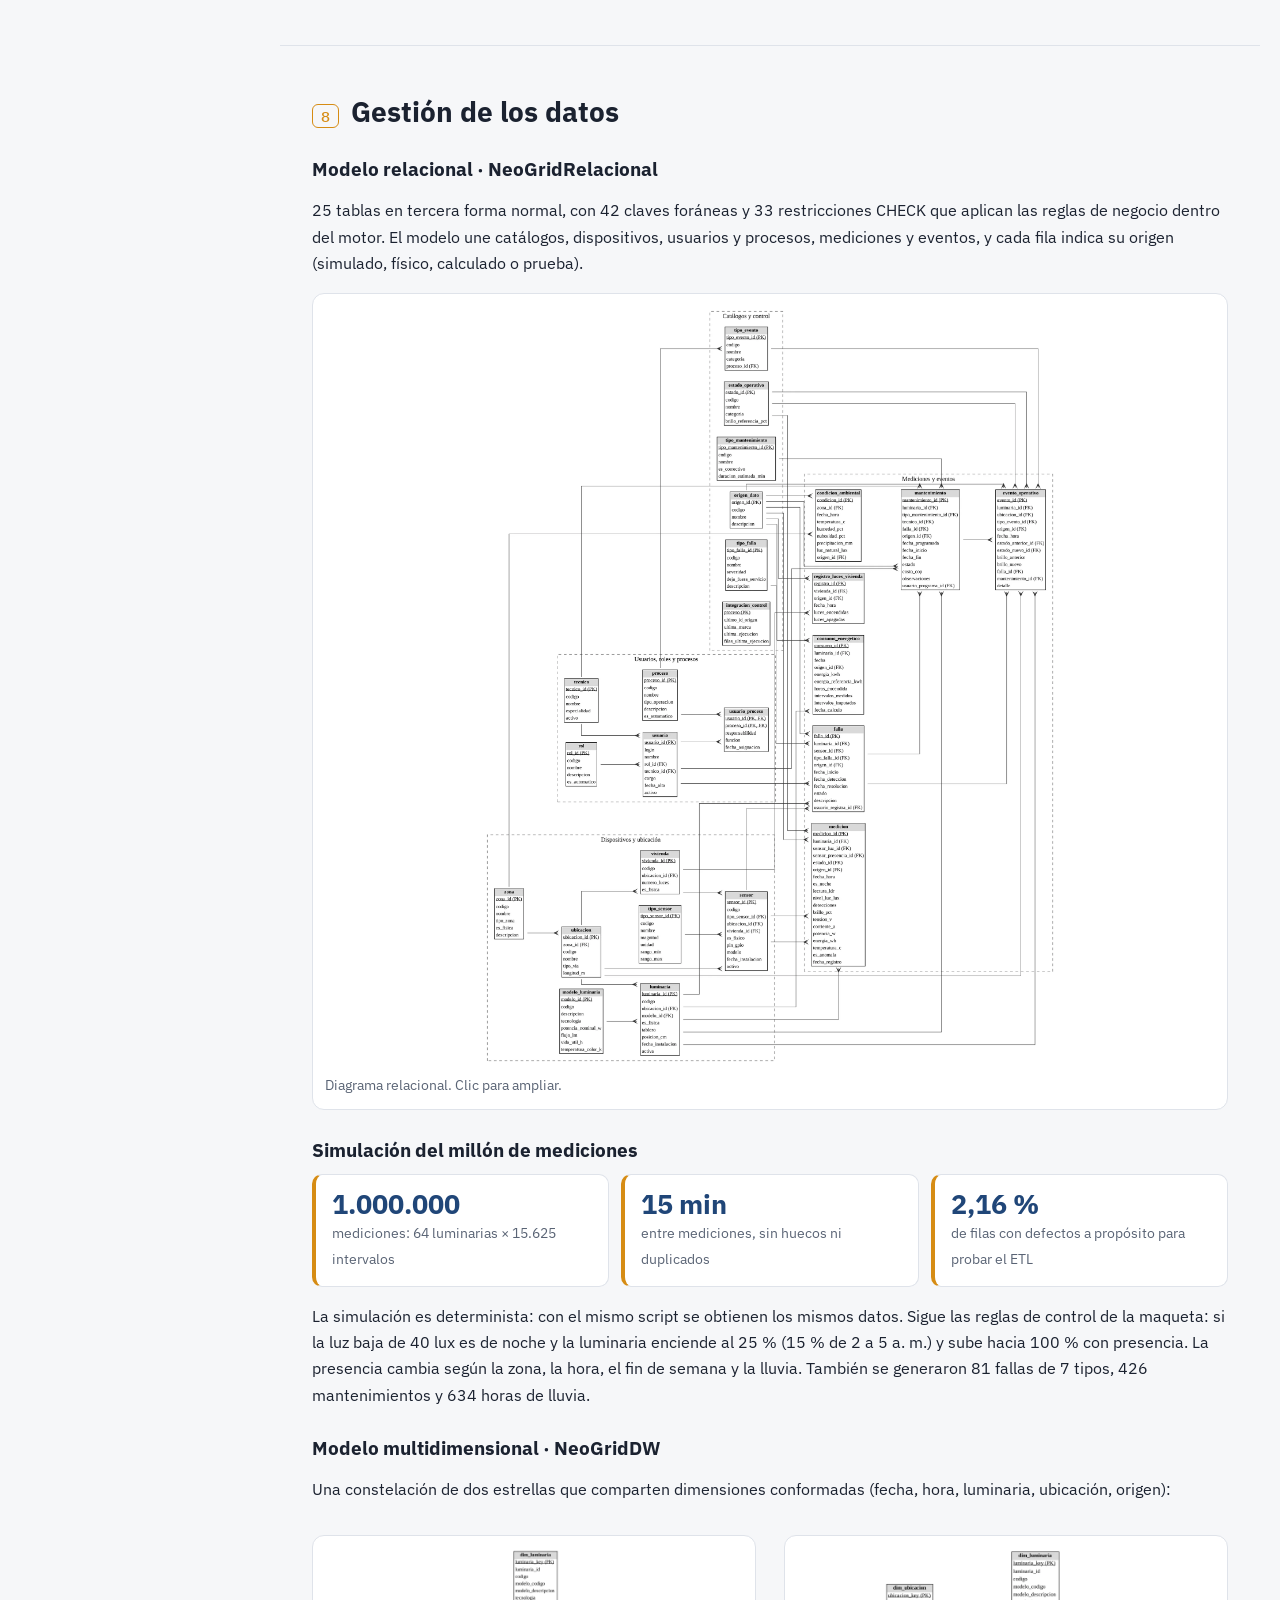
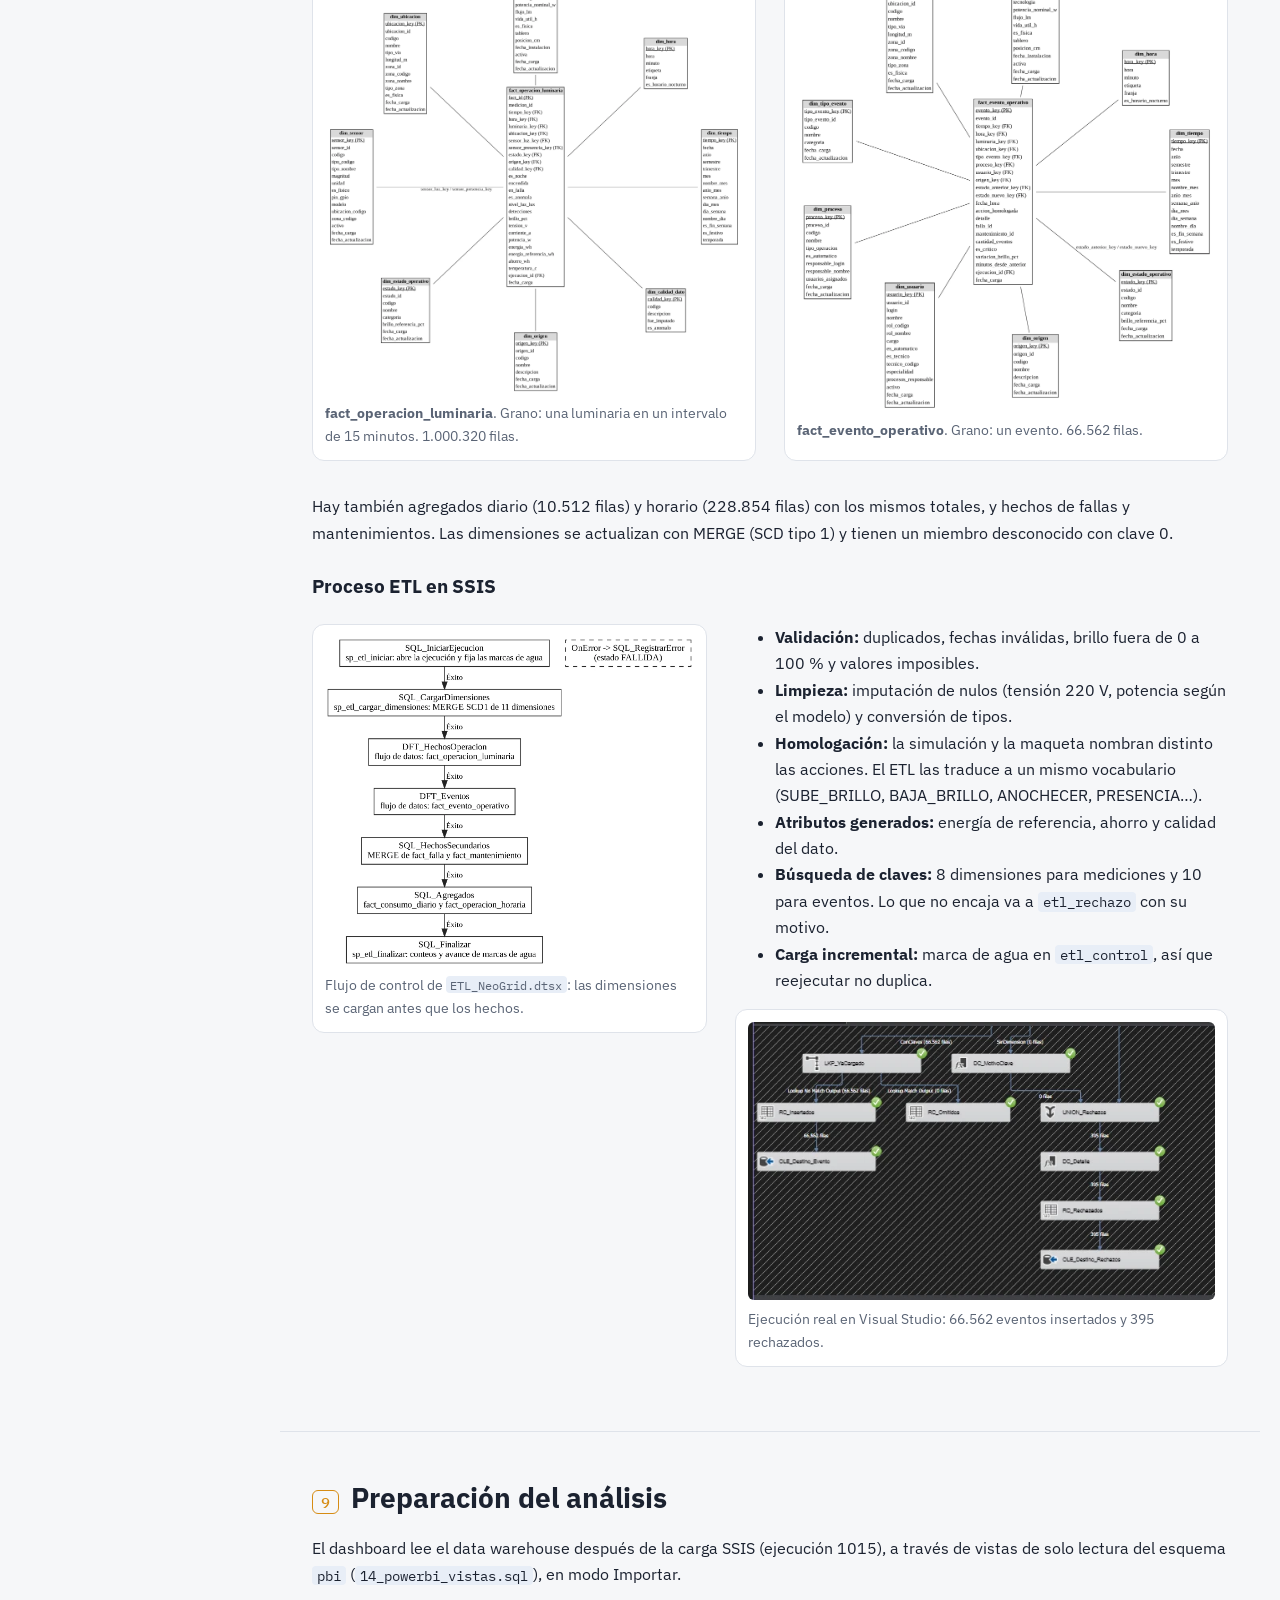
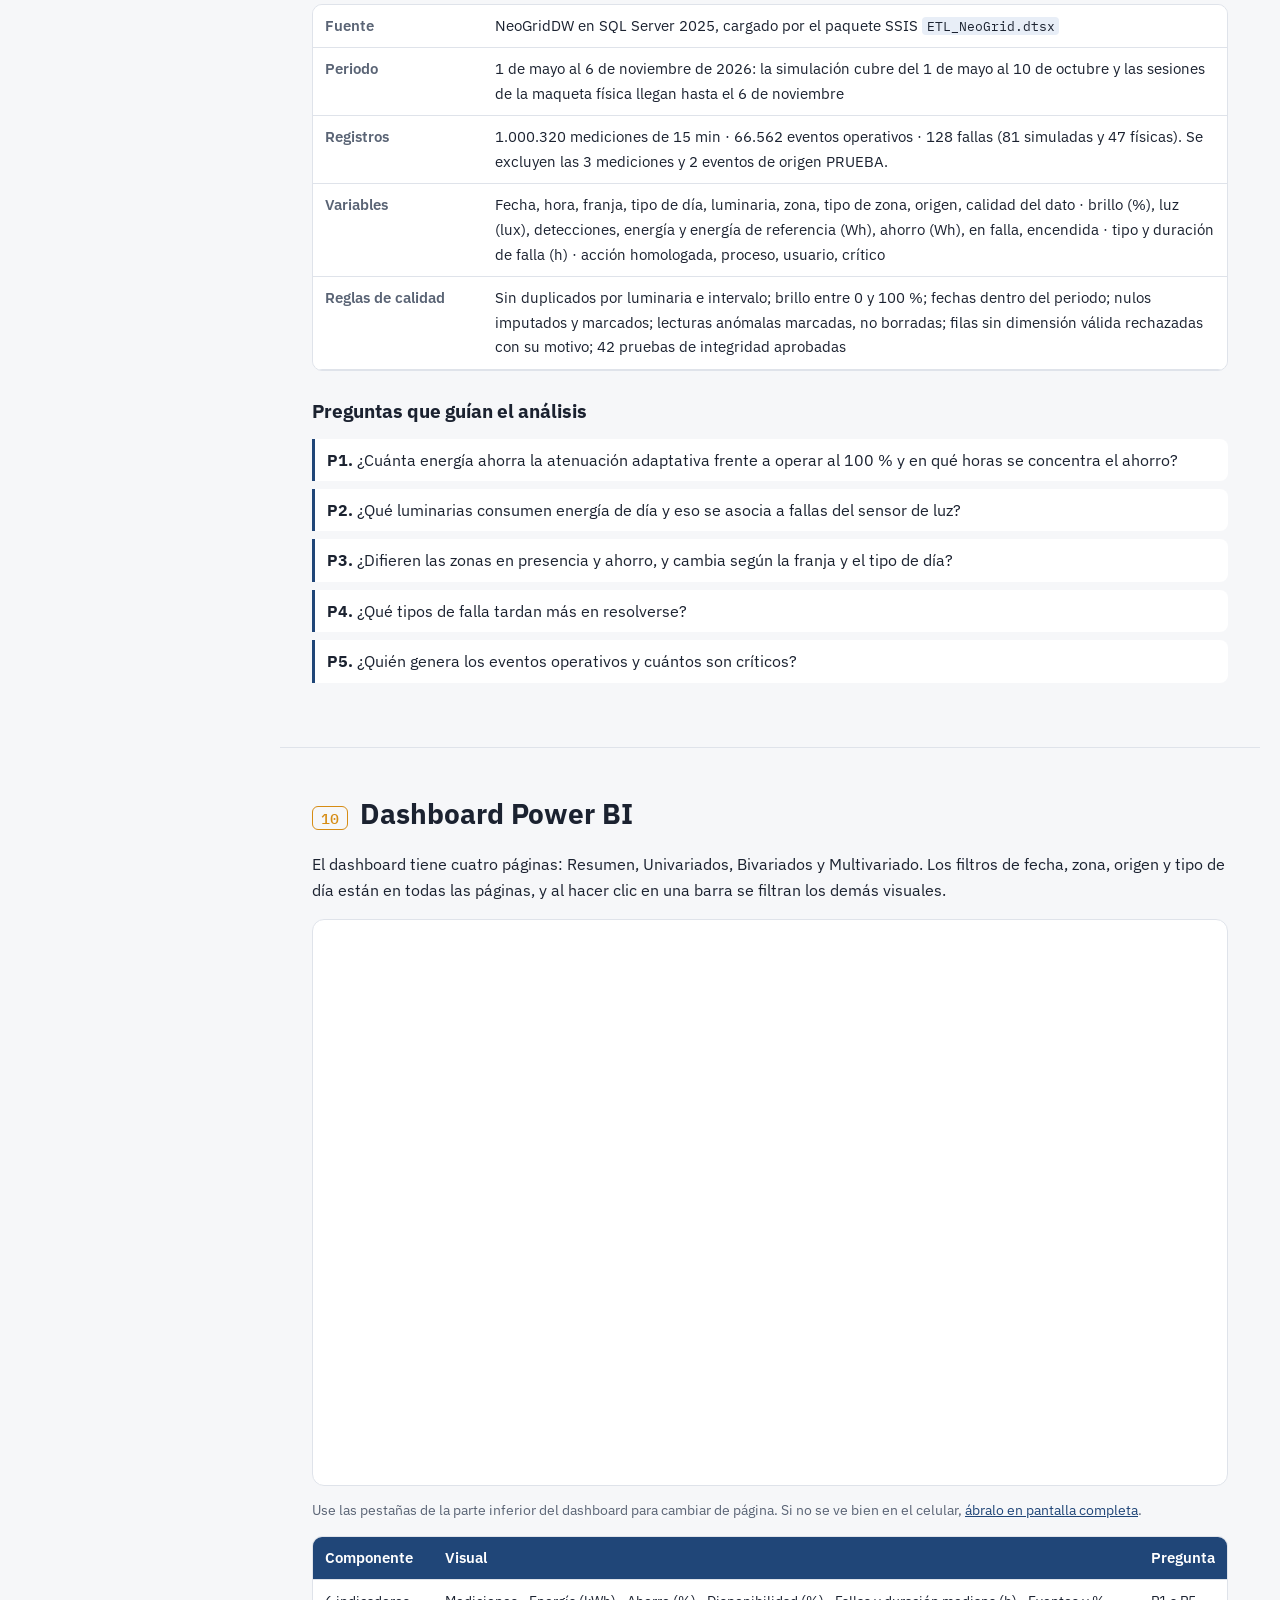
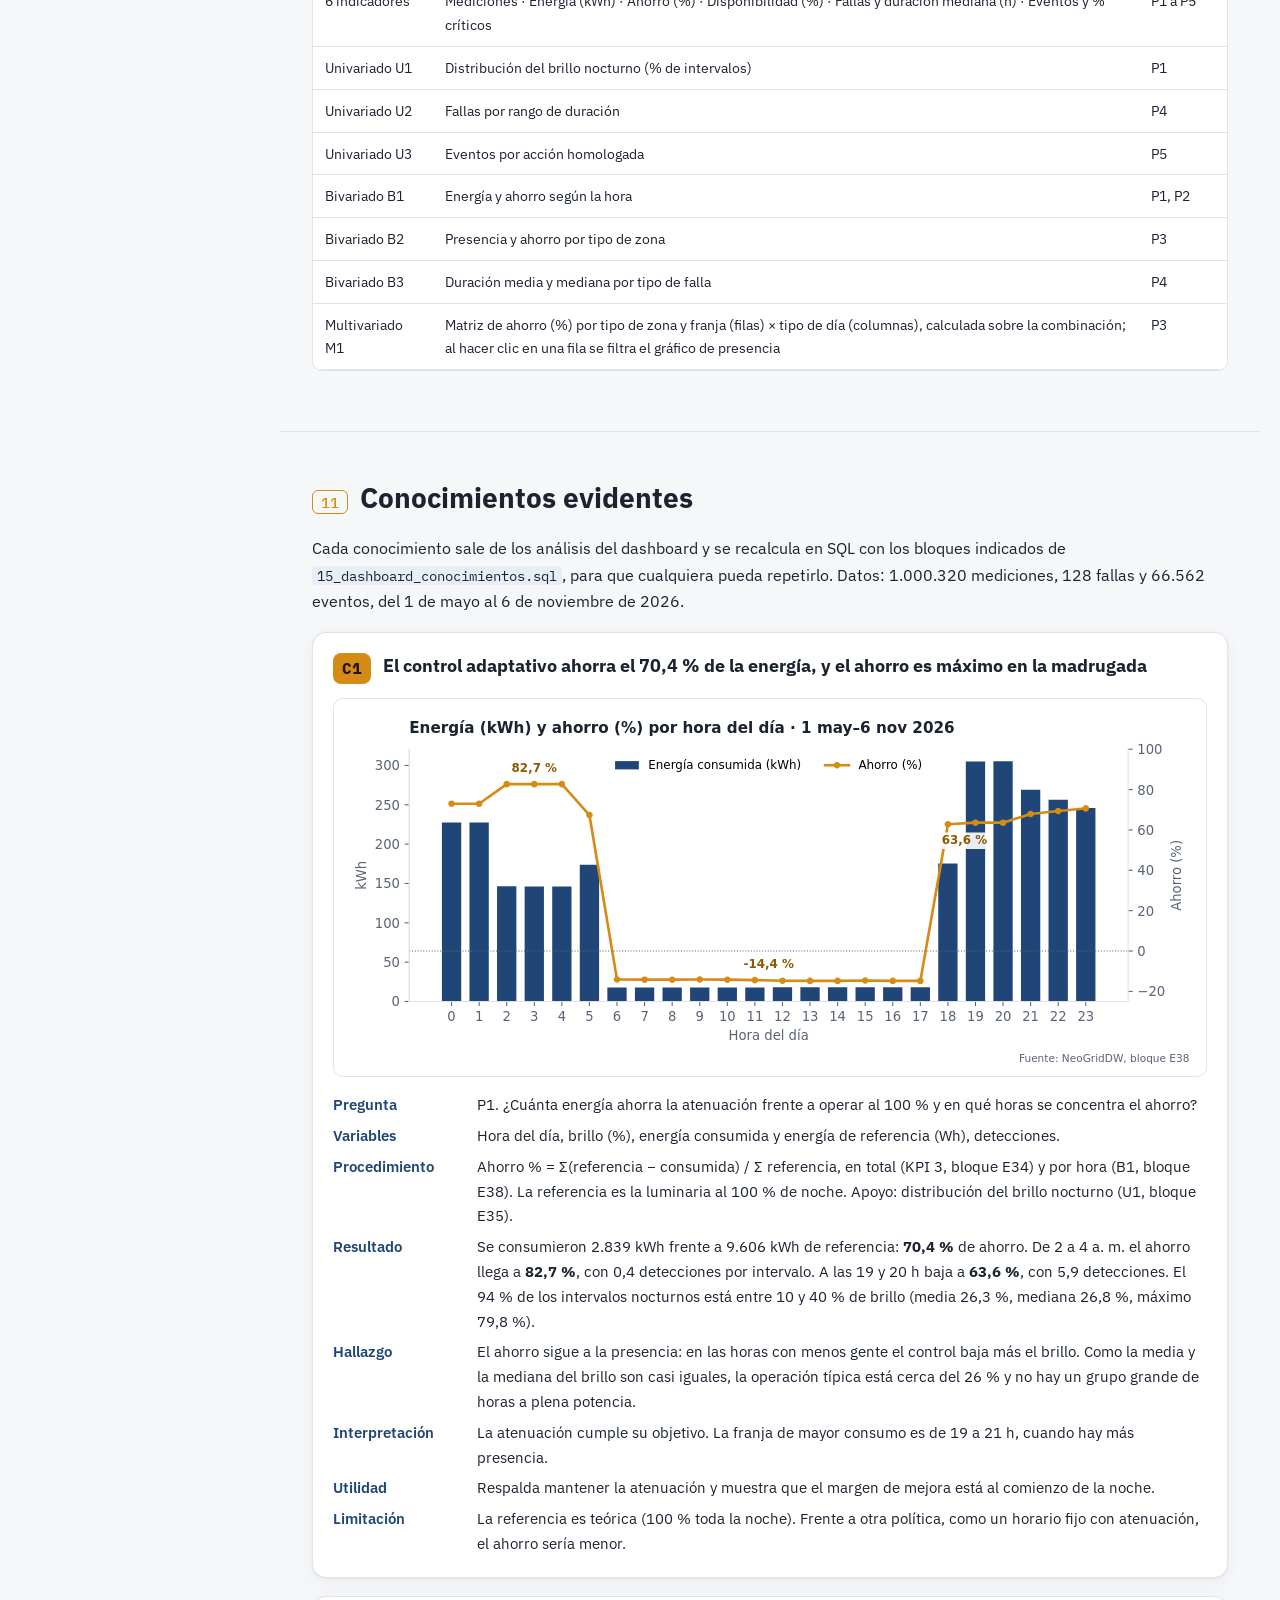
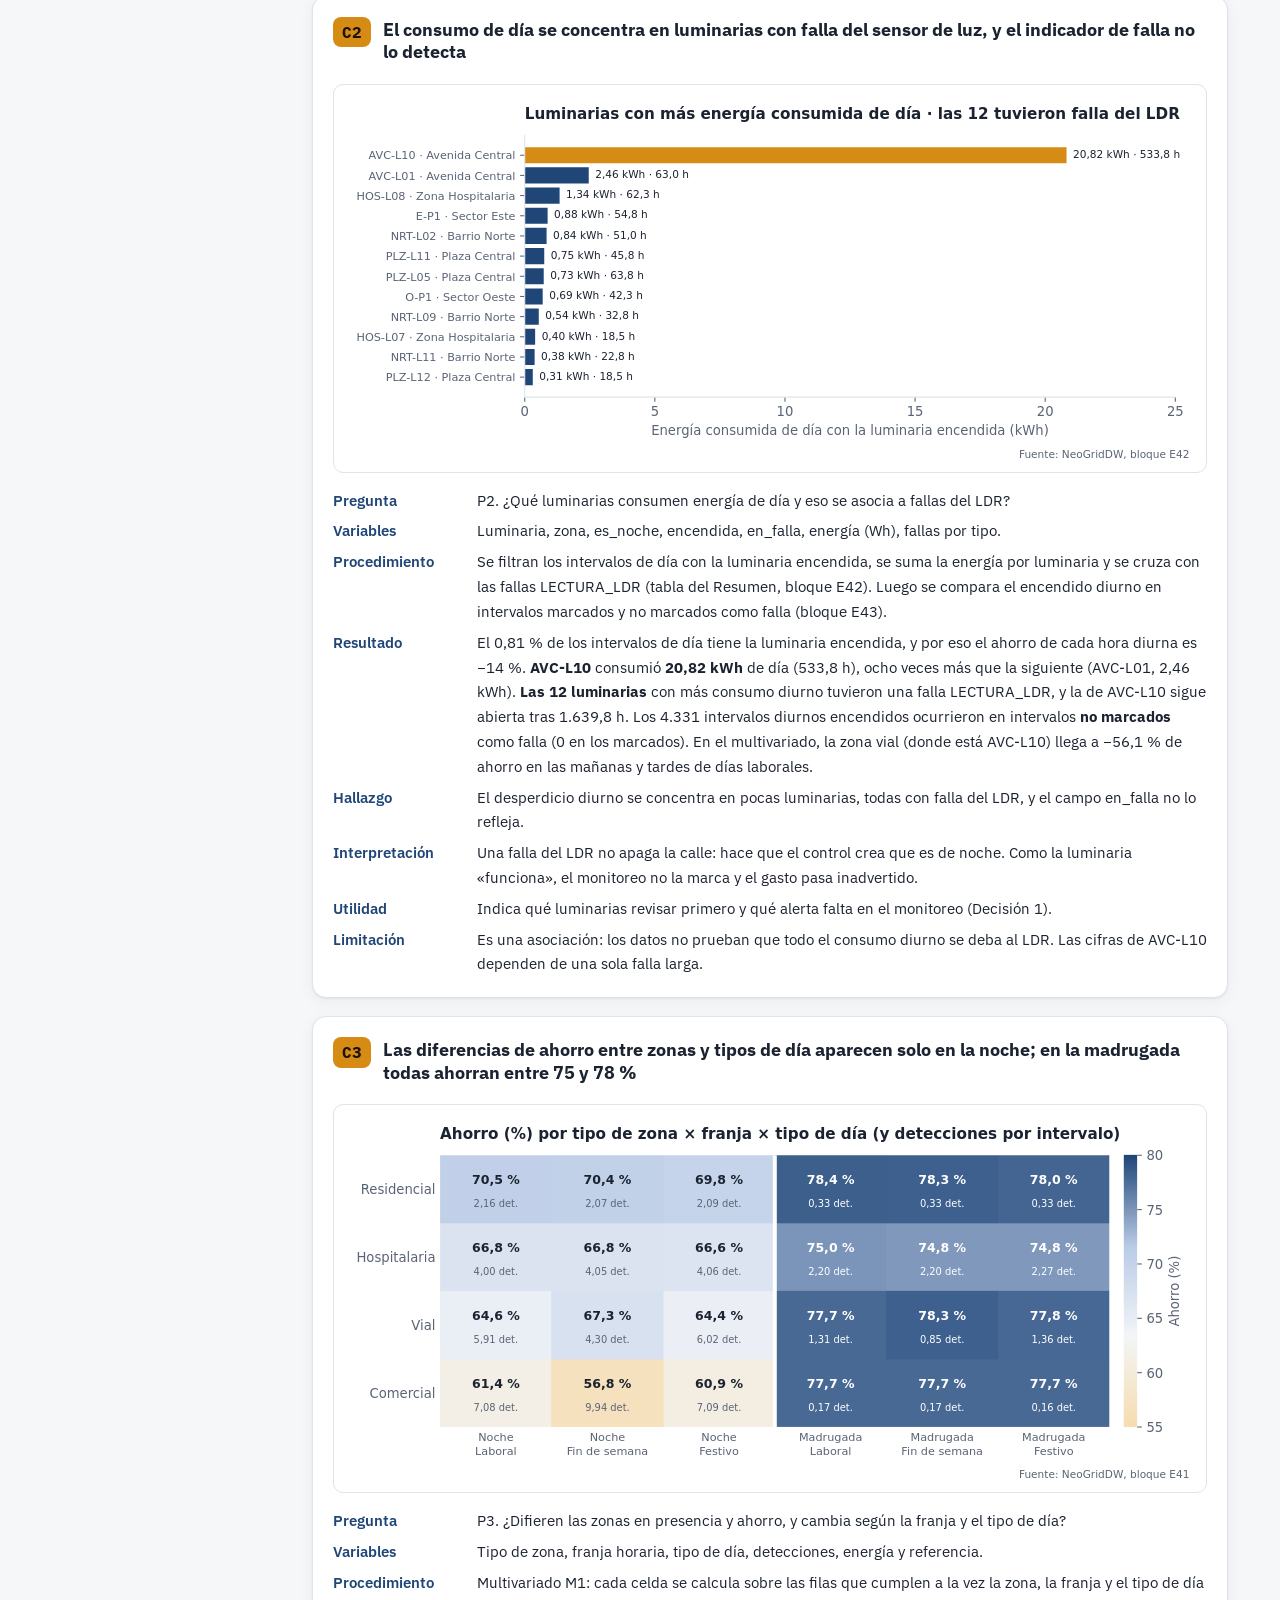
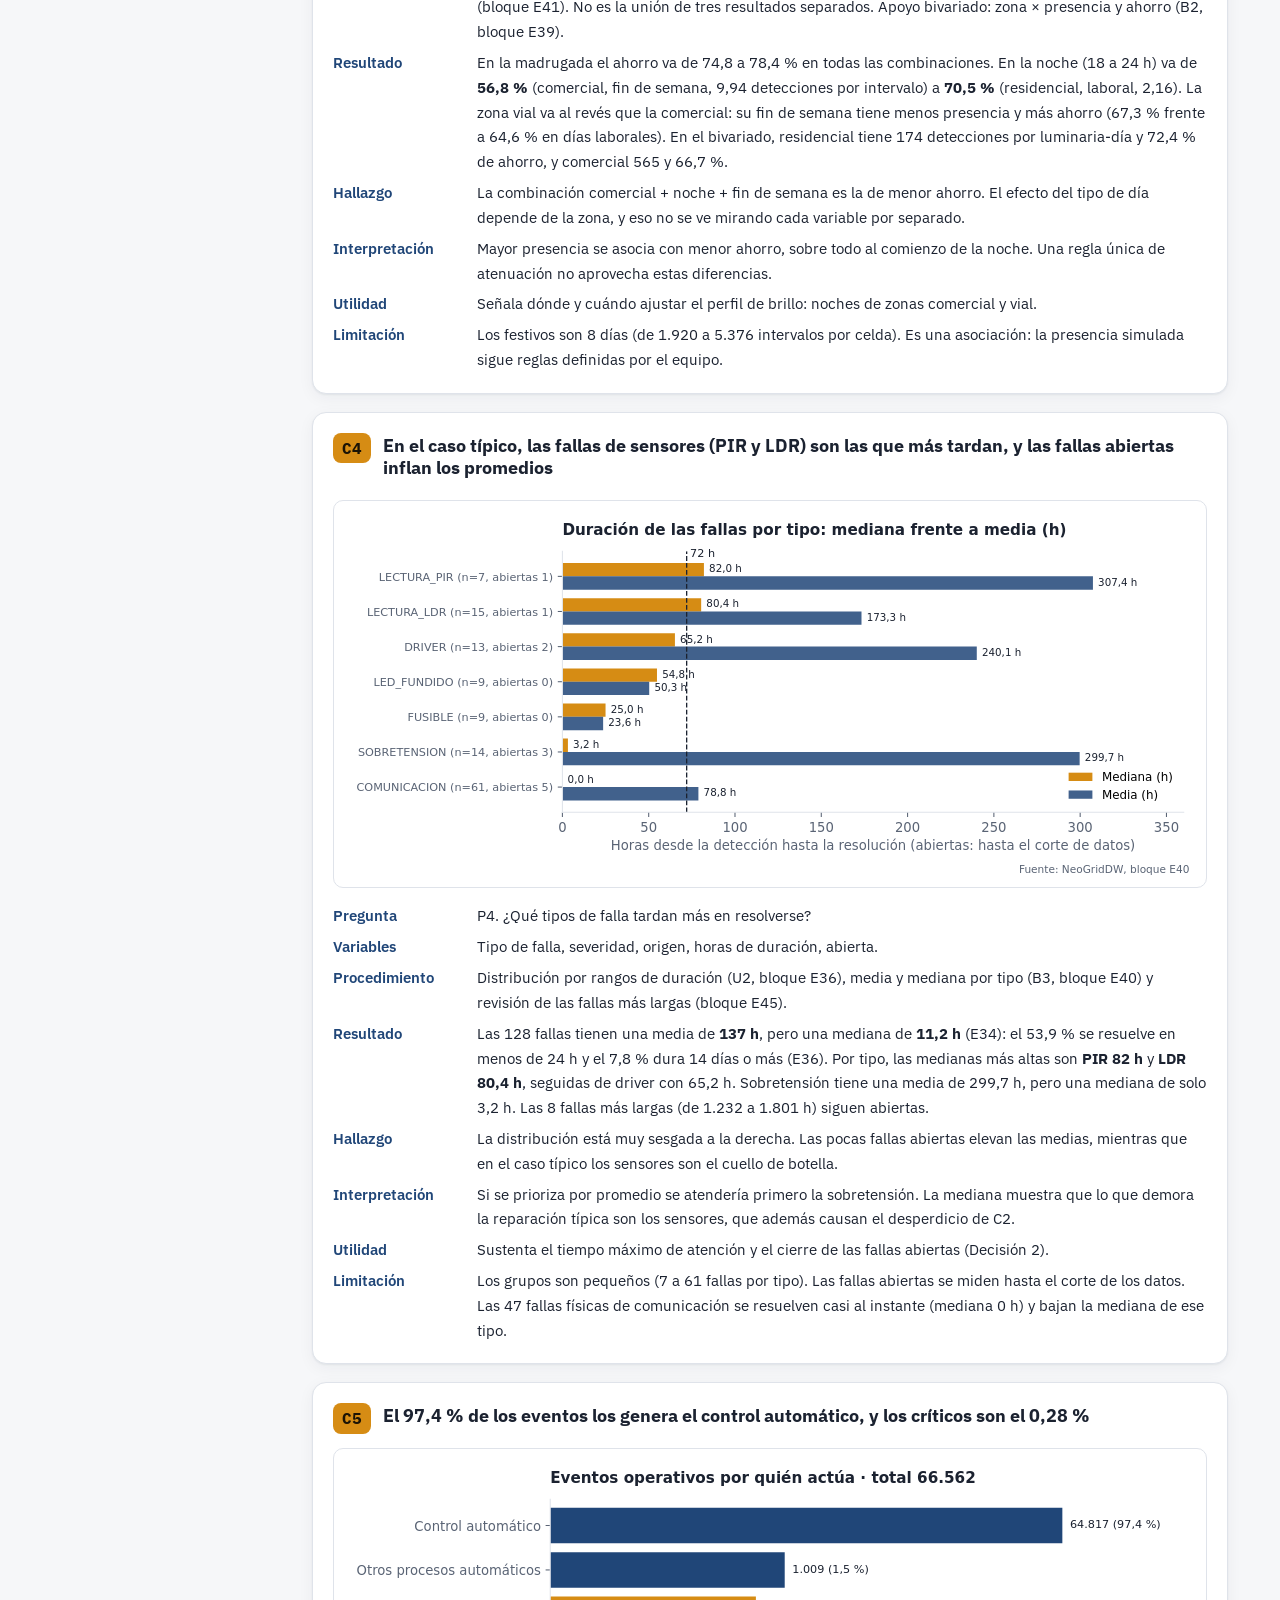
==== commit 8b0026de: "Sitio: identificación completa y cronograma CRISP-DM con fechas [skip render] Co-Authored-By: Claude" ====
--- a/docs/index.html
+++ b/docs/index.html
@@ -67,8 +67,8 @@
     <div><dt>Módulo</dt><dd>Alumbrado público de la maqueta de ciudad inteligente NeoGrid</dd></div>
     <div><dt>Programa académico</dt><dd>Ingeniería de Sistemas y Computación</dd></div>
     <div><dt>Sede o extensión</dt><dd>Universidad de Cundinamarca, Extensión Chía</dd></div>
-    <div><dt>Ciclo de formación</dt><dd data-pendiente>Por confirmar</dd></div>
-    <div><dt>Tipo de proyecto</dt><dd data-pendiente>Por confirmar</dd></div>
+    <div><dt>Ciclo de formación</dt><dd>Ciclo de producción (VII a IX semestre), línea de profundización en Big Data</dd></div>
+    <div><dt>Tipo de proyecto</dt><dd>Proyecto de aula aplicado, de desarrollo tecnológico (maqueta física y ecosistema de datos)</dd></div>
     <div><dt>Integrantes</dt><dd>Brayan Fabian Sánchez Sierra · Elkin Arévalo</dd></div>
     <div><dt>Asignatura y docente</dt><dd>Big Data · Edison Cañón</dd></div>
     <div><dt>Periodo de los datos</dt><dd>1 de mayo al 6 de noviembre de 2026 (simulación hasta el 10 de octubre; maqueta física hasta el 6 de noviembre)</dd></div>
@@ -158,37 +158,37 @@
       <h4>Comprensión del negocio</h4>
       <p>Se definió el problema del alumbrado, los seis procesos (monitoreo, control, atención de fallas, mantenimiento, consumo y seguimiento), sus responsables y las preguntas de análisis.</p>
       <p class="evidencia">Evidencias: maqueta en funcionamiento (E01), <code>10_usuarios_procesos.sql</code>, preguntas P1 a P5.</p>
-      <p class="fecha" data-pendiente>Fecha por confirmar</p>
+      <p class="fecha"><strong>28 – 31 oct 2026</strong> · Armado y puesta en marcha de la maqueta, definición del módulo y de sus procesos</p>
     </li>
     <li>
       <h4>Comprensión de los datos</h4>
       <p>Se estudiaron las lecturas reales de la maqueta (MQTT → NeoGridAlumbrado): luz, presencia, brillo, estado y eventos, y sus problemas (mensajes repetidos del PIR, mayúsculas distintas en los eventos).</p>
       <p class="evidencia">Evidencias: E03 a E06, <code>07_integracion_maqueta.sql</code>.</p>
-      <p class="fecha" data-pendiente>Fecha por confirmar</p>
+      <p class="fecha"><strong>3 – 4 nov 2026</strong> · Lecturas de la maqueta por MQTT y revisión de su calidad</p>
     </li>
     <li>
       <h4>Preparación de los datos</h4>
       <p>Modelo relacional (25 tablas), simulación de 1.000.000 de mediciones, data warehouse en estrella y paquete SSIS que valida, homologa, imputa, rechaza y carga sin duplicar.</p>
       <p class="evidencia">Evidencias: scripts 01 a 11, paquete <code>ETL_NeoGrid.dtsx</code>, E07 a E22.</p>
-      <p class="fecha" data-pendiente>Fecha por confirmar</p>
+      <p class="fecha"><strong>4 – 11 nov 2026</strong> · Modelo relacional y simulación (4 nov), data warehouse (4 nov), integración de la maqueta (5 nov), usuarios, procesos, estrella de eventos y ETL en SSIS (11 nov)</p>
     </li>
     <li>
       <h4>Modelado y análisis</h4>
       <p>Consultas analíticas sobre el data warehouse y dashboard de Power BI con indicadores, análisis univariados, bivariados y multivariado.</p>
       <p class="evidencia">Evidencias: <code>13_consultas_analiticas.sql</code> (E24 a E33), <code>14_powerbi_vistas.sql</code>, dashboard publicado.</p>
-      <p class="fecha" data-pendiente>Fecha por confirmar</p>
+      <p class="fecha"><strong>11 – 13 nov 2026</strong> · Consultas analíticas (11 nov) y dashboard de Power BI (12 – 13 nov)</p>
     </li>
     <li>
       <h4>Evaluación</h4>
       <p>42 pruebas de calidad e integridad, prueba de rechazos, reejecución sin duplicados y conciliación de cada visual del dashboard con su consulta SQL.</p>
       <p class="evidencia">Evidencias: <code>08_validacion.sql</code> (42/42), <code>15_dashboard_conocimientos.sql</code> (E34 a E45).</p>
-      <p class="fecha" data-pendiente>Fecha por confirmar</p>
+      <p class="fecha"><strong>11 – 13 nov 2026</strong> · 42 pruebas de validación (11 nov) y conciliación del dashboard con SQL (13 nov)</p>
     </li>
     <li>
       <h4>Despliegue</h4>
       <p>Tablero web de la maqueta en Render, dashboard de Power BI integrado y este sitio publicado en GitHub Pages.</p>
       <p class="evidencia">Evidencias: <a href="https://neogrid-alumbrado.onrender.com">neogrid-alumbrado.onrender.com</a>, sección <a href="#dashboard">Dashboard</a>.</p>
-      <p class="fecha" data-pendiente>Fecha por confirmar</p>
+      <p class="fecha"><strong>5 – 13 nov 2026</strong> · Tablero web en Render (5 – 6 nov), informe y repositorio (11 nov), sitio y Power BI publicados (13 nov)</p>
     </li>
   </ol>
 </section>
